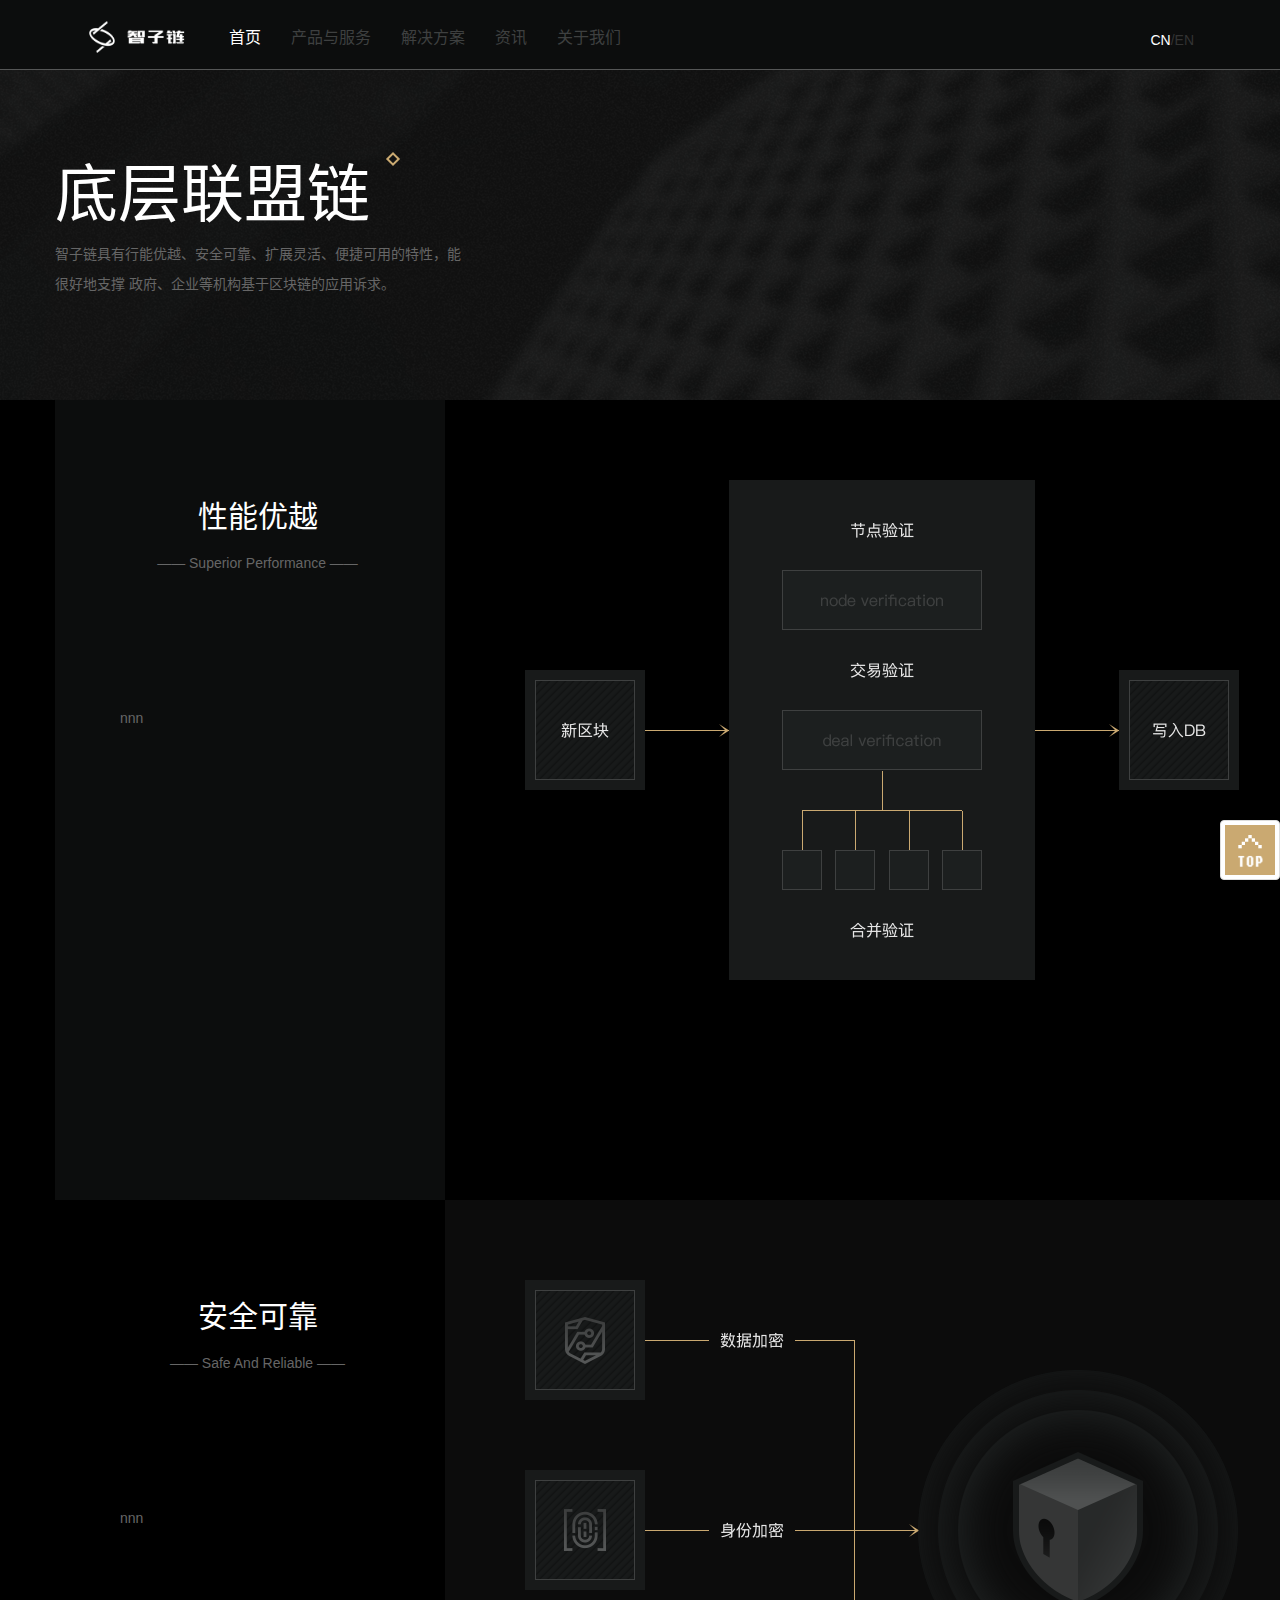
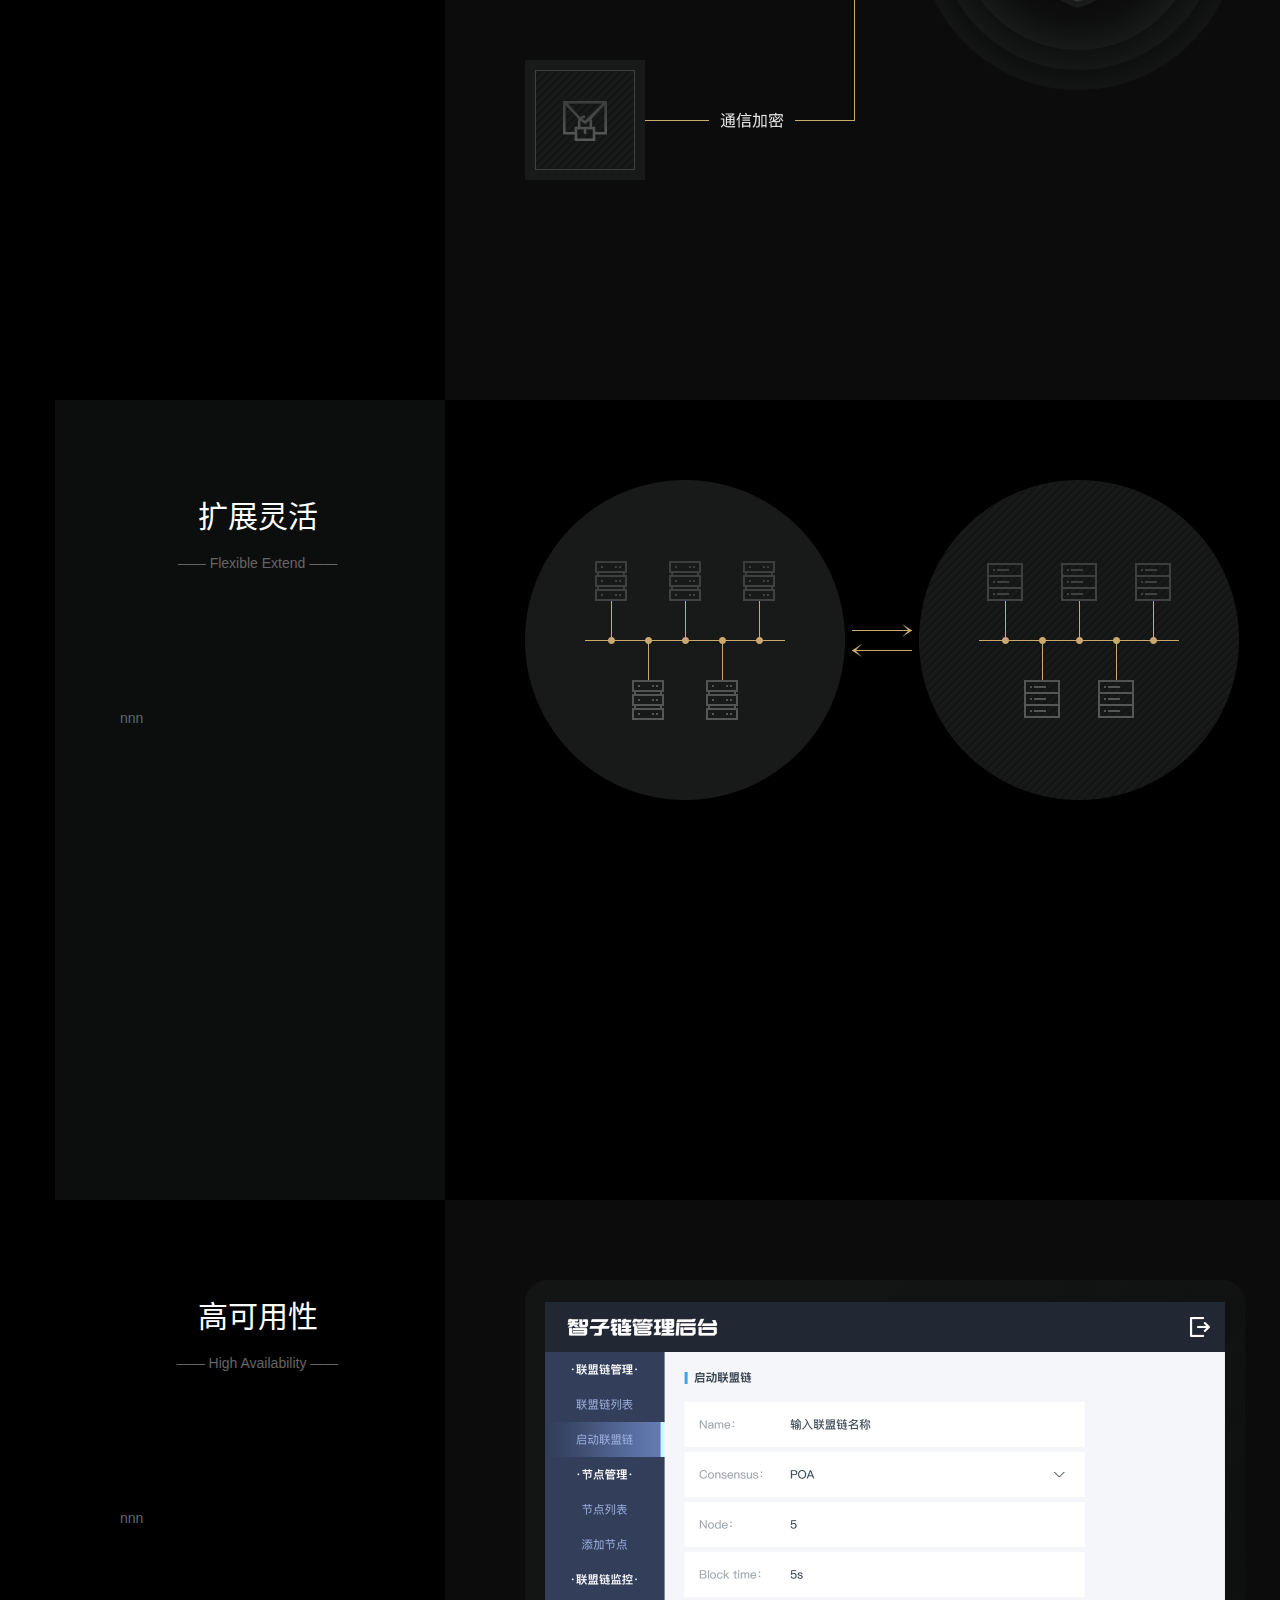
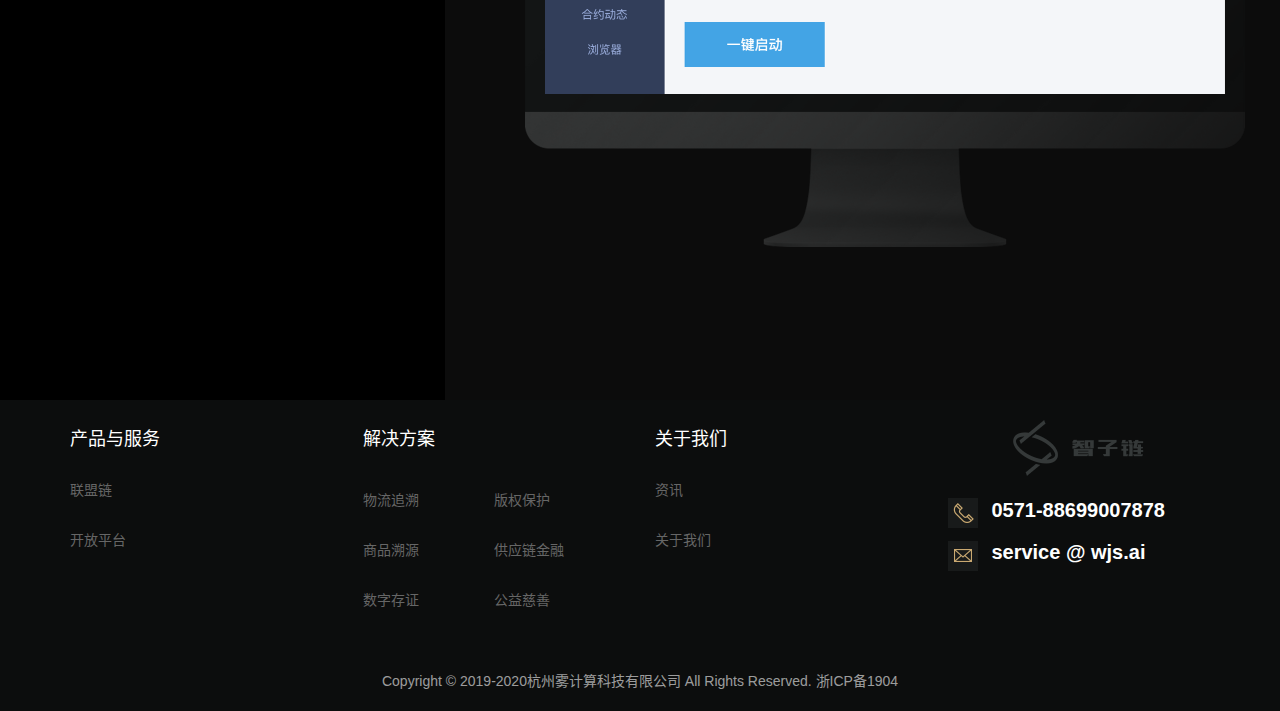
==== about-us.html @ be746e44 "first commit" ====
<!DOCTYPE html>
<html lang="zh-CN">

<head>
    <meta charset="utf-8">
    <meta http-equiv="X-UA-Compitable" content="IE=edge">
    <meta name="viewport" content="width=device-width,initial-scale=1">
    <title>达观数据-首页</title>
    <meta name="description" content="">
    <meta name="keywords" content="">
    <meta name="author" content="">
    <link type="text/css" rel="stylesheet" href="css/bootstrap-3.3.7.min.css">
    <link type="text/css" rel="stylesheet" href="css/font-awesome-4.2.0.min.css">
    <link rel="stylesheet" type="text/css" href="css/common.css" />
    <!-- IE<=9 H5+CSS3补丁  -->
    <!--[if lte IE 9]>                         
	   <script src="js/html5shiv.min.js"></script>
	   <script src="js/respond.min.js"></script>                      
	<![endif]-->
    <!-- Favicons -->
    <link rel="apple-touch-icon" href="images/favicon.ico">
    <link rel="icon" href="images/favicon.ico">
</head>

<body>
    <div class="top">
        <div class="container">
            <nav class="navbar">
                <!--.navbar-fixed-top固定在顶部，且需body { padding-top: 70px; }-->
                <div class="navbar-header">
                    <button type="button" class="navbar-toggle collapsed" data-toggle="collapse"
                        data-target="#bs-example-navbar-collapse-1" aria-expanded="false">
                        <span class="sr-only">Toggle navigation</span>
                        <span class="fa fa-bars fa-2x"></span>
                    </button>
                    <a class="navbar-brand" href="index.html">
                        <img src="imgs/icon_top.png" />
                    </a>
                </div>

                <div class="collapse navbar-collapse" id="bs-example-navbar-collapse-1">
                    <ul class="nav navbar-nav">
                        <li class="active"><a href="index.html">首页<span class="sr-only">(current)</span></a></li>
                        <li class="dropdown hidden-xs">
                            <a href="#1" data-toggle="dropdown" aria-haspopup="true" aria-expanded="false">产品与服务</a>
                            <ul class="dropdown-menu text-center" aria-labelledby="dLabel">
                                <i class="fa fa-caret-up fa-3x"></i>
                                <li><a href="textmining.html">文本语义理解</a></li>
                                <li><a href="recommend.html">智能推荐引擎</a></li>
                                <li><a href="searchengines.html">垂直搜索引擎</a></li>
                                <li><a href="datamining.html">数据采集挖掘</a></li>
                                <li><a href="portrayal.html">用户画像</a></li>
                            </ul>
                        </li>
                        <li class="dropdown hidden-xs">
                            <a href="#1" data-toggle="dropdown" aria-haspopup="true" aria-expanded="false">解决方案</a>
                            <ul class="dropdown-menu text-center" aria-labelledby="dLabel">
                                <i class="fa fa-caret-up fa-3x"></i>
                                <li><a href="elebusinesssln.html">电商解决方案</a></li>
                                <li><a href="mediasln.html">媒体解决方案</a></li>
                                <li><a href="technology-solutions.html">科技解决方案</a></li>
                                <li><a href="financial-solutions.html">金融解决方案</a></li>
                            </ul>
                        </li>
                        <!--折叠菜单 xs可见-->
                        <li class="panel-group visible-xs-block" id="accordion" role="tablist"
                            aria-multiselectable="true">
                            <div class="panel">
                                <div class="panel-heading" role="tab" id="headingOne">
                                    <a role="button" data-toggle="collapse" data-parent="#accordion" href="#collapseOne"
                                        aria-expanded="false" aria-controls="collapseOne">
                                        <h4 class="panel-title">
                                            产品与服务<i class="glyphicon glyphicon-chevron-right pull-right"></i>
                                        </h4>
                                    </a>

                                </div>
                                <div id="collapseOne" class="panel-collapse collapse" role="tabpanel"
                                    aria-labelledby="headingOne">
                                    <div class="panel-body">
                                        <ul>
                                            <li><a href="textmining.html">文本语义理解</a></li>
                                            <li><a href="recommend.html">智能推荐引擎</a></li>
                                            <li><a href="searchengines.html">垂直搜索引擎</a></li>
                                            <li><a href="datamining.html">数据采集挖掘</a></li>
                                            <li><a href="portrayal.html">用户画像</a></li>
                                        </ul>
                                    </div>
                                </div>
                            </div>
                            <div class="panel" style="border-top:1px solid #0D3048;">
                                <div class="panel-heading" role="tab" id="headingTwo">
                                    <a role="button" data-toggle="collapse" data-parent="#accordion" href="#collapseTwo"
                                        aria-expanded="false" aria-controls="collapseTwo">
                                        <h4 class="panel-title">
                                            解决方案<i class="glyphicon glyphicon-chevron-right pull-right"></i>
                                        </h4>
                                    </a>
                                </div>
                                <div id="collapseTwo" class="panel-collapse collapse" role="tabpanel"
                                    aria-labelledby="headingTwo">
                                    <div class="panel-body">
                                        <ul>
                                            <li><a href="elebusinesssln.html">电商解决方案</a></li>
                                            <li><a href="mediasln.html">媒体解决方案</a></li>
                                            <li><a href="technology-solutions.html">科技解决方案</a></li>
                                            <li><a href="financial-solutions.html">金融解决方案</a></li>
                                        </ul>
                                    </div>
                                </div>
                            </div>
                        </li>
                        <li><a href="blog.html">资讯</a></li>
                        <li class="dropdown hidden-xs">
                            <a href="about.html" data-toggle="dropdown" aria-haspopup="true"
                                aria-expanded="false">关于我们</a>
                            <ul class="dropdown-menu text-center" aria-labelledby="dLabel">
                                <i class="fa fa-caret-up fa-3x"></i>
                                <li><a href="about.html#description">公司简介</a></li>
                                <li><a href="about.html#honor">达观事迹</a></li>
                                <li><a href="about.html#join">加入我们</a></li>
                            </ul>
                        </li>
                        <li><a href="about.html" class="visible-xs-block">关于我们</a></li>

                    </ul>
                    <div class="nav-language">
                        <span class="active">CN</span>/<span>EN</span>

                    </div>

                </div><!-- /.navbar-collapse -->
            </nav>
        </div>
        <!--container-->
    </div>
    <!--top-->



    <div class="top-jumbotron">
        <div class="jumbotron">
            <div class="container">
                <div class="row">
                    <h1> 底层联盟链 <img src="imgs/img_title_small2.png" class="jumbotron-titile-icon"></h1>
                    <p>


                        智子链具有行能优越、安全可靠、扩展灵活、便捷可用的特性，能很好地支撑
                        政府、企业等机构基于区块链的应用诉求。


                    </p>
                </div>
            </div>

        </div>
    </div>
    <!-- jumbotron -->


    <div class="business position-relative  text-center  bg-black">
        <div class="container position-relative business-detail">
            <div class="row height-800">
                <div class="col-md-4 business-introduction bg-black-ash">
                    <h3 class="business-title">性能优越</h3>
                    <p class="business-label color-666">—— Superior Performance ——</p>


                    <div class="business-introduction-text">
                        <p class="text-muted text-left">
                            nnn
                        </p>
                    </div>
                </div>
                <div class="col-md-8 business-right  bg-black">
                    <img src="imgs/chart_8.png" alt="">
                </div>

            </div>
        </div>


    </div>
    <div class="business position-relative bg-black text-center">
        <div class="container position-relative business-detail">
            <div class="row height-800">
                <div class="col-md-4 business-introduction">
                    <h3 class="business-title">安全可靠</h3>
                    <p class="business-label color-666">—— Safe And Reliable ——</p>


                    <div class="business-introduction-text">
                        <p class="text-muted text-left">
                            nnn

                        </p>
                    </div>
                </div>
                <div class="col-md-8 business-right ">
                    <img src="imgs/chart_9.png" alt="">
                </div>

            </div>
        </div>
        <div class="business-right-bg">

        </div>

    </div>
    <div class="business position-relative bg-black text-center">
        <div class="container position-relative business-detail">
            <div class="row height-800">
                <div class="col-md-4 business-introduction bg-black-ash">
                    <h3 class="business-title">扩展灵活</h3>
                    <p class="business-label color-666">—— Flexible Extend ——</p>


                    <div class="business-introduction-text">
                        <p class="text-muted text-left">

                            nnn

                        </p>
                    </div>
                </div>
                <div class="col-md-8 business-right  bg-black">
                    <img src="imgs/chart_10.png" alt="">
                </div>

            </div>
        </div>


    </div>
    <div class="business position-relative bg-black text-center">
        <div class="container position-relative business-detail">
            <div class="row height-800">
                <div class="col-md-4 business-introduction">
                    <h3 class="business-title">高可用性</h3>
                    <p class="business-label color-666">—— High Availability ——</p>


                    <div class="business-introduction-text">
                        <p class="text-muted text-left">
                            nnn

                        </p>
                    </div>
                </div>
                <div class="col-md-8 business-right ">
                    <img src="imgs/ss_6.png" alt="">
                </div>

            </div>
        </div>
        <div class="business-right-bg">

        </div>

    </div>
    <!-- business -->
    <div class="bottom">
        <a href="javascript:void(0);" id="gototop" class="gototop thumbnail">
            <img src="imgs/btn_backtotop.png" alt="" />
        </a>
        <!--大屏幕显示footer-->
        <div class="hidden-sm hidden-xs">

            <div class="container">
                <div class="row footer-2">
                    <div class="col-md-3">
                        <h4>产品与服务</h4>
                        <ul>
                            <li><a href="#1">联盟链</a></li>
                            <li><a href="#1">开放平台</a></li>
                        </ul>
                    </div>
                    <div class="col-md-3">

                        <h4>解决方案</h4>
                        <div class="col-md-6">
                            <ul>

                                <li><a href="#1">物流追溯</a></li>
                                <li><a href="#1">商品溯源</a></li>
                                <li><a href="#1">数字存证</a></li>
                            </ul>
                        </div>
                        <div class="col-md-6">
                            <ul>

                                <li><a href="#1">版权保护</a></li>
                                <li><a href="#1">供应链金融</a></li>
                                <li><a href="#1">公益慈善</a></li>
                            </ul>
                        </div>

                    </div>
                    <div class="col-md-3">
                        <h4>关于我们</h4>
                        <ul>

                            <li><a href="#1">资讯</a></li>
                            <li><a href="#1">关于我们</a></li>

                        </ul>
                    </div>

                    <div class="col-md-3">
                        <div>
                            <img src="imgs/icon_bottom.png" alt="" class="center-block">
                        </div>
                        <div class="contact">
                            <div class="contact-item">
                                <div class="contact-icon">
                                    <img src="imgs/icon_service1.png" alt="">
                                </div>
                                <div class="contact-information">0571-88699007878</div>
                            </div>
                            <div class="contact-item">
                                <div class="contact-icon">
                                    <img src="imgs/icon_service2.png" alt="">
                                </div>
                                <div class="contact-information">service @ wjs.ai</div>
                            </div>

                        </div>


                    </div>
                </div>
            </div>

            <!--footer-2-->

        </div>
        <!--hidden-->
        <!--小屏幕显示footer-->
        <div class="visible-sm-block visible-xs-block">
            <ul>
                <li>电话：400-175-9889</li>
                <li>官方微信号：DataGrand_</li>
                <li>邮箱：contact@datagrand.com</li>
                <li>地址：上海市浦东新区亮秀路112号Y1座</li>
                <li><img src="images/qrcode.png" alt="二维码" /></li>
            </ul>
            <hr />
            <a href="#2">达观数据大师app下载</a>

        </div>
        <div class="container">
            <div class="row footer-2">
                <hr />
            </div>
        </div>
        <!--hidden-->
        <div class="footer-3 text-center">
            Copyright © 2019-2020杭州雾计算科技有限公司 All Rights Reserved. 浙ICP备1904
        </div>
    </div>

    <script src="js/jquery-3.2.0.min.js"></script>
    <script src="js/bootstrap-3.3.7.min.js"></script>
    <script src="js/swiper-3.4.2.jquery.min.js"></script>
    <script src="js/common.js" type="text/javascript" charset="utf-8"></script>
    <script type="text/javascript">

    </script>
</body>

</html>
---- css/common.css ----
* {
	margin: 0;
	padding: 0;
}


.position-relative {
	position: relative !important;
}

.bg-black-ash {
	background: #0c0d0d !important;
}

.bg-black {
	background: #000 !important;
}

.text-muted {
	color: #666666;
	line-height: 30px;
}

.color-666 {
	color: #666666 !important;
}

a {
	text-decoration: none;
}

a:hover {
	text-decoration: none;
}

.margin-bottom100 {
	margin-bottom: 100px;
}

a:focus {
	outline: none !important;
	background: none !important;
	text-decoration: none;
}

.padding-40 {
	padding-top: 40px;
	padding-bottom: 40px;
}

/* 公共样式 */
.top-jumbotron .jumbotron {
	height: 400px;
	box-sizing: border-box;
	padding-top: 140px;
	background-image: url(../imgs/bg_title.png);
	background-repeat: no-repeat;
	background-position: center center;
	background-size: cover;
	color: #585959;
	margin-bottom: 0;

}

.top-jumbotron .jumbotron h1 {
	color: #fff;
	vertical-align: top
}

.top-jumbotron .jumbotron .jumbotron-titile-icon {
	margin-top: -80px;
	transform: rotate(45deg);
}

.top-jumbotron .jumbotron p {
	font-size: 14px;
	width: 35%;
	line-height: 30px;
	color: #666;
}

/* 头部巨幕 */

.products {
	padding: 20px 0;
	background-color: #0C0D0D;
	position: relative;
}


.products .container>p {
	font-size: 16px;
}

@media only screen and (max-width: 640px) {
	.products .container>h2 {
		font-size: 20px;
	}

	.products .container>p {
		font-size: 12px;
	}
}

.product {
	margin-top: 40px;
}


.products .product .product-item h3 {
	font-size: 22px;
	margin-bottom: 30px;
	color: #fff;
}

.products .product .product-item p {
	line-height: 24px;
	font-size: 14px;
	text-align: left;

}



.products .product .product-item {
	float: left;
	box-sizing: border-box;
	height: 430px;
	padding: 36px;
	background-color: #191A1A;
	text-align: center;
	border-right: 20px solid #0C0D0D;

}

.product .product-item:last-child {
	border-right: none;
}

.products .product .product-item-img {
	height: 185px;
	width: 210px;
	display: inline-block;
	position: relative;
	background-image: url(../imgs/icon_bg.png);
	background-repeat: no-repeat;
	background-position: center center;
	background-size: cover;

}

.products .product-item-img img {
	position: absolute;
	left: 50%;
	top: 50%;
	transform: translate(-50%, -50%);
	height: 90px;

}

.products .product-item-3 {
	height: 200px;
	box-sizing: border-box;
	text-align: center;
	background-image: linear-gradient(#0C0D0D, #181A1A);
	padding: 10px;
	margin-top: 20px;
}

.products .product-item-3 .product-item-img {
	height: 70px;
	width: 120px;
	background-image: url(../imgs/icon_bg2.png);
}

.products .product-item-3 .product-item-img img {
	height: 40px;
	width: 40px;

}

.products .product-item-3 h3 {
	color: #fff;
	font-weight: 900;
	margin-top: 10px;
	line-height: 44px;
}

.body-bg1,
.body-bg2,
.body-bg3,
.body-bg4 {
	position: absolute;
}

.products .body-bg1 {
	left: 0;
	bottom: -100px;
	text-align: left;
}

.products .body-bg1 img {
	width: 100%;
	height: 585px;
}

.products .body-bg2 {
	right: 0;
	top: -150px;
	text-align: right;
}

.products .body-bg2 img {
	width: 300px;
	height: 300px;
}

/* product */
.business .business-detail {
	z-index: 5;
}

.business .business-introduction {
	padding-right: 0;
}

.business .business-introduction .business-title {
	font-size: 30px;
	color: #fff;
	margin-bottom: 20px;
}

.business .business-introduction .business-label {
	margin-bottom: 80px;
}

.height-500 {
	height: 500px !important;
}

.height-800 {
	height: 800px !important;
}

.height-320 {
	height: 320px !important;
}

.business .business-right {
	height: 100%;
	background: #0C0C0C;
	padding-left: 80px;
}

.business .business-right,
.business .business-introduction {
	padding-top: 80px;
	padding-bottom: 80px;
	height: 100%;
}

.business .business-right .text-muted {
	padding: 130px;
}

.business .media {
	box-sizing: border-box;
	padding: 20px;
	background: #CAA971;
	color: #fff;

}

.business .media .media-left img {
	width: 65px;
	height: 65px;
}

.business .media-body {
	box-sizing: border-box;
	padding-left: 20px;
}

.business .media-body p {
	margin-bottom: 0;
	font-size: 16px;
}

.business .media-heading {
	font-size: 20px;
	margin-bottom: 21px;
}

.business .media-icon-arrow {
	position: absolute;
	right: 10px;
	top: 50%;
	transform: translateY(-50%);
}

.business .business-introduction-text {
	box-sizing: border-box;
	padding: 50px;
	line-height: 30px;
}

.business-right-bg {
	position: absolute;
	right: 0;
	top: 0;
	height: 100%;
	width: 50%;
	z-index: 0;
	background: #0C0C0C;
}


/* business */
.process .process-image {
	height: 100%;
	width: 100%;
}

/* process */
.title-text-muted {
	margin-top: 20px;
}

body {
	background: #0C0D0D;
}

.top {
	position: absolute;
	top: 0;
	width: 100%;
	height: 70px;
	border-bottom: 1px solid rgba(255, 255, 255, 0.3);
	z-index: 1;
	background: #0C0D0D;
}

.top .navbar-brand {
	padding: 20px 15px;
}

.top .navbar-brand img {
	width: 80%;
}

@media only screen and (max-width: 380px) {
	.top .navbar-brand {
		margin-top: -64px;
	}
}

.navbar-collapse .navbar-nav {
	margin: 7.5px -15px;
}

.navbar-nav li a {
	color: #3E4040;
	font-size: 16px;
}

.navbar-nav .active a {
	color: white;
}

.nav>li {
	line-height: 50px;
}

@media only screen and (max-width:768px) {
	.nav>li {
		border-top: 1px solid #0D3048;
	}
}

.navbar-nav li a:hover {
	background: none;
	color: rgba(255, 255, 255, 0.8)
}

.navbar-collapse .nav-language {
	float: right;
}

.navbar-collapse .nav-language .active {
	color: #fff;
}

#bs-example-navbar-collapse-1 {
	margin-top: 4px;
	line-height: 70px;
}

.login-btn {
	display: inline-block !important;
	border: 1px solid white;
	padding: 5px 25px !important;
}

.login-btn:hover {
	color: white !important;
	background-color: #357AEF !important;
	border-color: #357AEF;
}

.navbar-toggle span {
	color: white;
}

.top .dropdown:hover .dropdown-menu {
	display: block;
}

.top .dropdown-menu li a {
	color: black;
}

.top .dropdown-menu li a:hover {
	color: #357AEF;
}

.top .dropdown-menu {
	min-width: 0;
	border-radius: 0;
}

.top .dropdown-menu i {
	position: absolute;
	top: -27px;
	left: 26px;
	color: white;
}

.navbar-collapse .panel {
	background: none;
}

.navbar-collapse .panel .panel-body {
	padding: 0;
	padding-left: 30px;
	border: 0 !important;
}

.navbar-collapse .panel .panel-body li a {}

.navbar-collapse .panel-group {
	margin: 0;
}

.navbar-collapse .panel .panel-heading a:hover {
	text-decoration: none;
}

.bottom {
	padding: 20px 0;
	background-color: #0c0d0d;

	color: rgba(255, 255, 255, 0.6);
}

.footer-1 img {
	width: 60px;
	margin-right: 1em;
}

.bottom hr {
	border-color: #0c0d0d;
}

.footer-2 h4 {
	color: white;
	margin-bottom: 20px;
}

.footer-2 ul,
.bottom .visible-sm-block ul {
	list-style: none;
}

.footer-2 ul li,
.bottom .visible-sm-block ul li {
	margin-top: 10px;
	line-height: 40px;
}

.footer-2 ul li a {
	color: #666;
}

.bottom .visible-sm-block ul li img,
.footer-2 ul li img {
	width: 103px;
}

.footer-2 ul li a:hover {
	color: rgba(255, 255, 255, 0.9);
	text-decoration: none;
}

.footer-2 .col-md-3 .col-md-6 {
	padding-left: 0;
}

.bottom .visible-sm-block {
	text-indent: 2em;
}

.bottom .visible-sm-block a {
	padding-left: 2em;
}

.bottom .gototop {
	display: block;
	width: 60px;
	height: 60px;
	position: fixed;
	right: 0;
	bottom: 0;
	z-index: 1001;
}

.contact {
	padding: 20px 0;
	vertical-align: middle;
}

.contact-item {
	margin-bottom: 10px;
}

.contact-icon,
.contact-information {
	display: inline-block;
}

.contact .contact-icon img {
	width: 30px;
	height: 30px;
}

.contact .contact-information {
	font-size: 20px;
	color: #fff;
	font-weight: 900;
	padding-left: 10px;
}

/* 底部 */
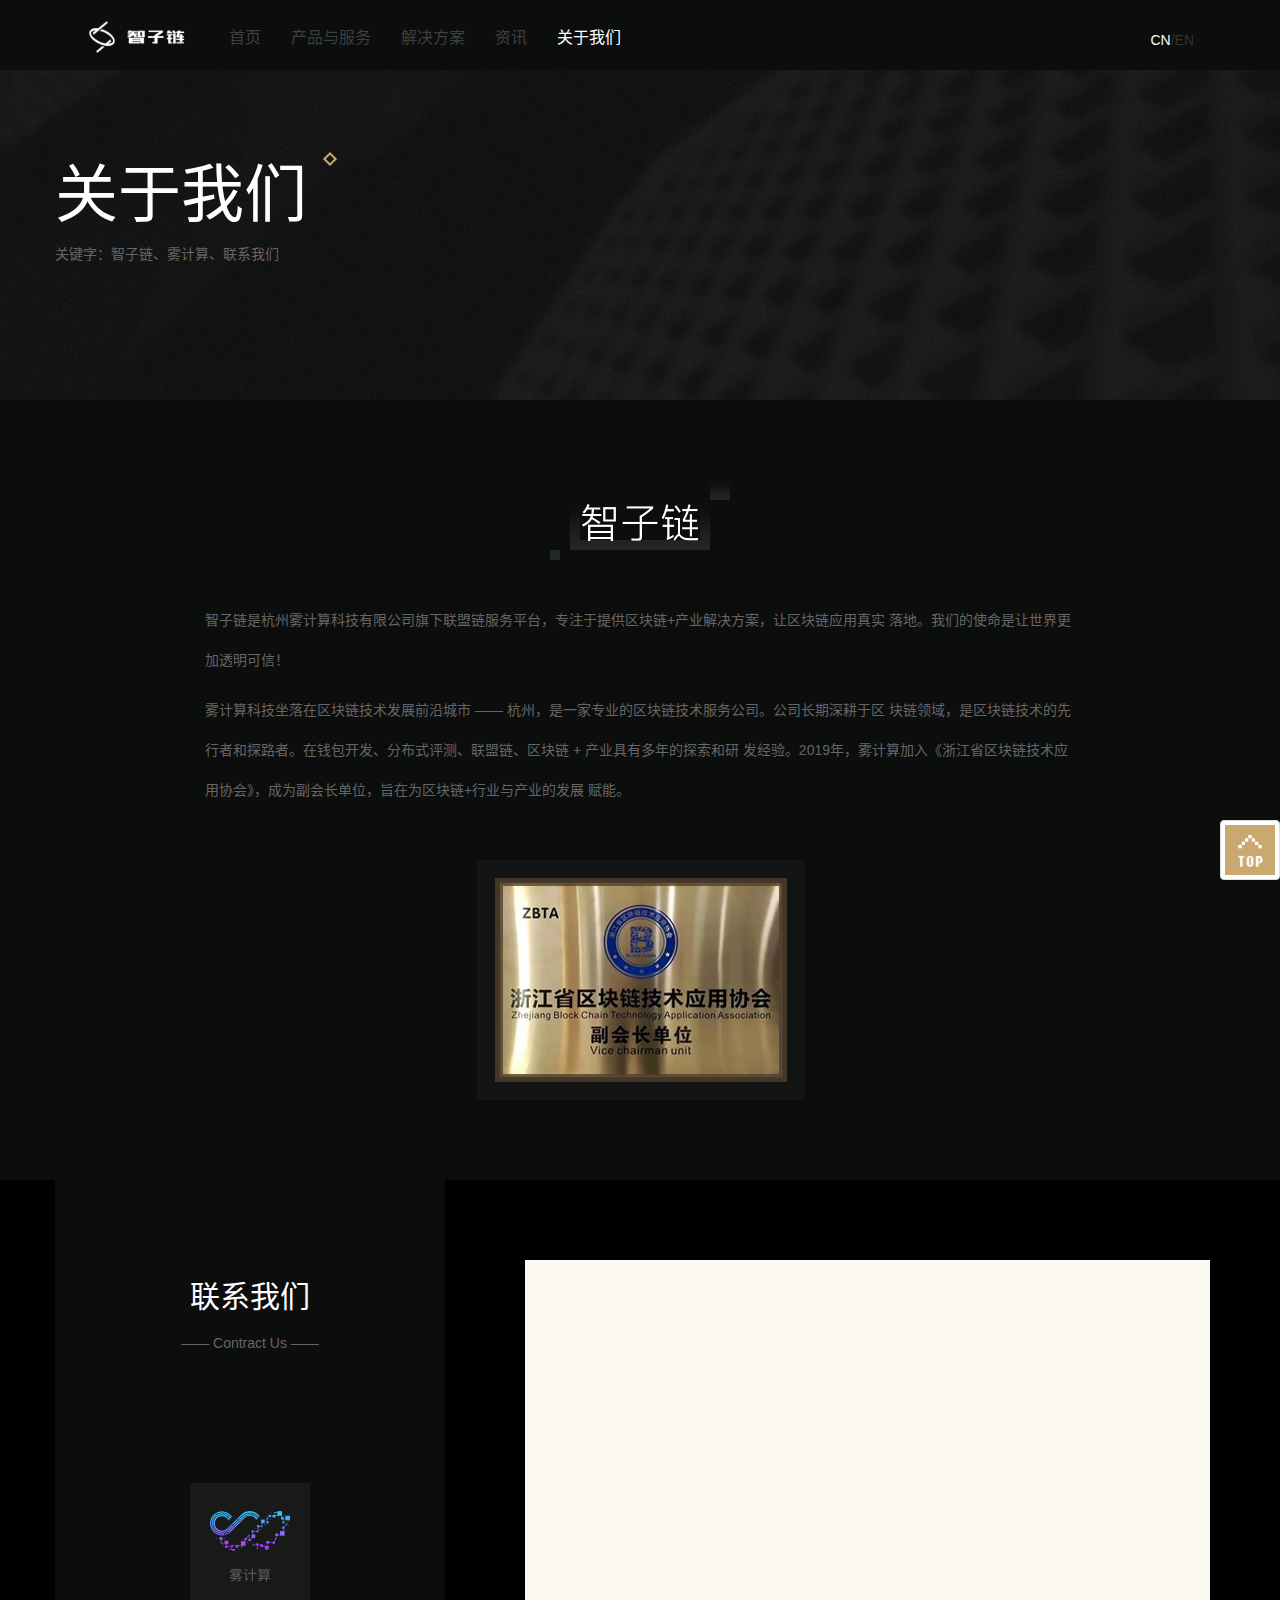
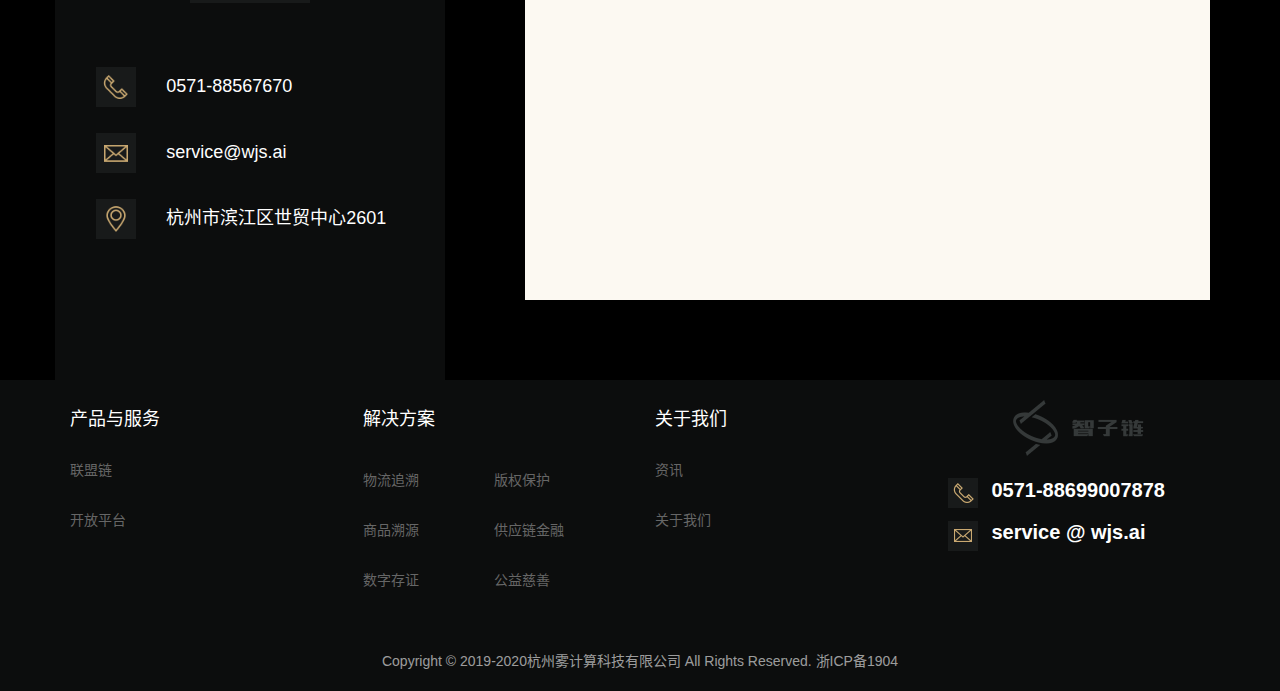
==== commit b6a7d0ac: "修改移动端之前" ====
--- a/about-us.html
+++ b/about-us.html
@@ -5,367 +5,313 @@
     <meta charset="utf-8">
     <meta http-equiv="X-UA-Compitable" content="IE=edge">
     <meta name="viewport" content="width=device-width,initial-scale=1">
-    <title>达观数据-首页</title>
+    <title>智子链-雾计算科技旗下区块链技术服务平台</title>
     <meta name="description" content="">
     <meta name="keywords" content="">
     <meta name="author" content="">
     <link type="text/css" rel="stylesheet" href="css/bootstrap-3.3.7.min.css">
-    <link type="text/css" rel="stylesheet" href="css/font-awesome-4.2.0.min.css">
+    <link rel="stylesheet" type="text/css" href="css/animate.css">
     <link rel="stylesheet" type="text/css" href="css/common.css" />
+    <link rel="stylesheet" type="text/css" href="css/about.css" />
     <!-- IE<=9 H5+CSS3补丁  -->
     <!--[if lte IE 9]>                         
 	   <script src="js/html5shiv.min.js"></script>
 	   <script src="js/respond.min.js"></script>                      
 	<![endif]-->
     <!-- Favicons -->
-    <link rel="apple-touch-icon" href="images/favicon.ico">
-    <link rel="icon" href="images/favicon.ico">
+
 </head>
 
 <body>
-    <div class="top">
-        <div class="container">
-            <nav class="navbar">
-                <!--.navbar-fixed-top固定在顶部，且需body { padding-top: 70px; }-->
-                <div class="navbar-header">
-                    <button type="button" class="navbar-toggle collapsed" data-toggle="collapse"
-                        data-target="#bs-example-navbar-collapse-1" aria-expanded="false">
-                        <span class="sr-only">Toggle navigation</span>
-                        <span class="fa fa-bars fa-2x"></span>
-                    </button>
-                    <a class="navbar-brand" href="index.html">
-                        <img src="imgs/icon_top.png" />
-                    </a>
-                </div>
-
-                <div class="collapse navbar-collapse" id="bs-example-navbar-collapse-1">
-                    <ul class="nav navbar-nav">
-                        <li class="active"><a href="index.html">首页<span class="sr-only">(current)</span></a></li>
-                        <li class="dropdown hidden-xs">
-                            <a href="#1" data-toggle="dropdown" aria-haspopup="true" aria-expanded="false">产品与服务</a>
-                            <ul class="dropdown-menu text-center" aria-labelledby="dLabel">
-                                <i class="fa fa-caret-up fa-3x"></i>
-                                <li><a href="textmining.html">文本语义理解</a></li>
-                                <li><a href="recommend.html">智能推荐引擎</a></li>
-                                <li><a href="searchengines.html">垂直搜索引擎</a></li>
-                                <li><a href="datamining.html">数据采集挖掘</a></li>
-                                <li><a href="portrayal.html">用户画像</a></li>
-                            </ul>
-                        </li>
-                        <li class="dropdown hidden-xs">
-                            <a href="#1" data-toggle="dropdown" aria-haspopup="true" aria-expanded="false">解决方案</a>
-                            <ul class="dropdown-menu text-center" aria-labelledby="dLabel">
-                                <i class="fa fa-caret-up fa-3x"></i>
-                                <li><a href="elebusinesssln.html">电商解决方案</a></li>
-                                <li><a href="mediasln.html">媒体解决方案</a></li>
-                                <li><a href="technology-solutions.html">科技解决方案</a></li>
-                                <li><a href="financial-solutions.html">金融解决方案</a></li>
-                            </ul>
-                        </li>
-                        <!--折叠菜单 xs可见-->
-                        <li class="panel-group visible-xs-block" id="accordion" role="tablist"
-                            aria-multiselectable="true">
-                            <div class="panel">
-                                <div class="panel-heading" role="tab" id="headingOne">
-                                    <a role="button" data-toggle="collapse" data-parent="#accordion" href="#collapseOne"
-                                        aria-expanded="false" aria-controls="collapseOne">
-                                        <h4 class="panel-title">
-                                            产品与服务<i class="glyphicon glyphicon-chevron-right pull-right"></i>
-                                        </h4>
-                                    </a>
-
-                                </div>
-                                <div id="collapseOne" class="panel-collapse collapse" role="tabpanel"
-                                    aria-labelledby="headingOne">
-                                    <div class="panel-body">
-                                        <ul>
-                                            <li><a href="textmining.html">文本语义理解</a></li>
-                                            <li><a href="recommend.html">智能推荐引擎</a></li>
-                                            <li><a href="searchengines.html">垂直搜索引擎</a></li>
-                                            <li><a href="datamining.html">数据采集挖掘</a></li>
-                                            <li><a href="portrayal.html">用户画像</a></li>
-                                        </ul>
-                                    </div>
-                                </div>
-                            </div>
-                            <div class="panel" style="border-top:1px solid #0D3048;">
-                                <div class="panel-heading" role="tab" id="headingTwo">
-                                    <a role="button" data-toggle="collapse" data-parent="#accordion" href="#collapseTwo"
-                                        aria-expanded="false" aria-controls="collapseTwo">
-                                        <h4 class="panel-title">
-                                            解决方案<i class="glyphicon glyphicon-chevron-right pull-right"></i>
-                                        </h4>
-                                    </a>
-                                </div>
-                                <div id="collapseTwo" class="panel-collapse collapse" role="tabpanel"
-                                    aria-labelledby="headingTwo">
-                                    <div class="panel-body">
-                                        <ul>
-                                            <li><a href="elebusinesssln.html">电商解决方案</a></li>
-                                            <li><a href="mediasln.html">媒体解决方案</a></li>
-                                            <li><a href="technology-solutions.html">科技解决方案</a></li>
-                                            <li><a href="financial-solutions.html">金融解决方案</a></li>
-                                        </ul>
-                                    </div>
-                                </div>
-                            </div>
-                        </li>
-                        <li><a href="blog.html">资讯</a></li>
-                        <li class="dropdown hidden-xs">
-                            <a href="about.html" data-toggle="dropdown" aria-haspopup="true"
-                                aria-expanded="false">关于我们</a>
-                            <ul class="dropdown-menu text-center" aria-labelledby="dLabel">
-                                <i class="fa fa-caret-up fa-3x"></i>
-                                <li><a href="about.html#description">公司简介</a></li>
-                                <li><a href="about.html#honor">达观事迹</a></li>
-                                <li><a href="about.html#join">加入我们</a></li>
-                            </ul>
-                        </li>
-                        <li><a href="about.html" class="visible-xs-block">关于我们</a></li>
-
-                    </ul>
-                    <div class="nav-language">
-                        <span class="active">CN</span>/<span>EN</span>
-
-                    </div>
-
-                </div><!-- /.navbar-collapse -->
-            </nav>
-        </div>
-        <!--container-->
-    </div>
-    <!--top-->
-
-
-
-    <div class="top-jumbotron">
-        <div class="jumbotron">
+    <div class="hidden-xs">
+        <div class="top">
+            <div class="container">
+                <nav class="navbar">
+                    <!--.navbar-fixed-top固定在顶部，且需body { padding-top: 70px; }-->
+                    <div class="navbar-header">
+                        <button type="button" class="navbar-toggle collapsed" data-toggle="collapse"
+                            data-target="#bs-example-navbar-collapse-1" aria-expanded="false">
+                            <span class="sr-only">Toggle navigation</span>
+                            <span class="fa fa-bars fa-2x"></span>
+                        </button>
+                        <a class="navbar-brand" href="index.html">
+                            <img src="imgs/icon_top.png" />
+                        </a>
+                    </div>
+
+                    <div class="collapse navbar-collapse" id="bs-example-navbar-collapse-1">
+                        <ul class="nav navbar-nav">
+                            <li><a href="index.html">首页<span class="sr-only">(current)</span></a></li>
+                            <li class="dropdown hidden-xs ">
+                                <a href="#1" data-toggle="dropdown" aria-haspopup="true" aria-expanded="false">产品与服务</a>
+                                <ul class="dropdown-menu text-center" aria-labelledby="dLabel">
+                                    <i class="fa fa-caret-up fa-3x"></i>
+                                    <li><a href="underlying-alliance-chain.html">底层联盟链</a></li>
+                                    <li><a href="open-platform.html">开放平台</a></li>
+
+                                </ul>
+                            </li>
+                            <li class="dropdown hidden-xs ">
+                                <a href="#1" data-toggle="dropdown" aria-haspopup="true" aria-expanded="false">解决方案</a>
+                                <ul class="dropdown-menu text-center" aria-labelledby="dLabel">
+                                    <i class="fa fa-caret-up fa-3x"></i>
+                                    <li><a href="logistics-traceability.html">物流追溯</a></li>
+                                    <li><a href="commodity-traceability.html">商品溯源</a></li>
+                                    <li><a href="digital-certificate.html">数字存证</a></li>
+                                    <li><a href="charity.html">公益慈善</a></li>
+                                    <li><a href="supply-chain-inance.html">供应链金融</a></li>
+                                    <li><a href="copyright-protection.html">版权保护</a></li>
+                                </ul>
+                            </li>
+                            <li><a href="news.html">资讯</a></li>
+                            <li class="dropdown hidden-xs active">
+                                <a href="about-us.html">关于我们</a>
+
+                            </li>
+                            <!--折叠菜单 xs可见-->
+
+
+
+
+                        </ul>
+                        <div class="nav-language">
+                            <span class="active">CN</span>/<span>EN</span>
+
+                        </div>
+
+                    </div><!-- /.navbar-collapse -->
+                </nav>
+            </div>
+            <!--container-->
+        </div>
+        <!--top-->
+
+
+
+        <div class="top-jumbotron">
+            <div class="jumbotron">
+                <div class="container">
+                    <div class="row">
+                        <h1 class="wow slideInLeft"> 关于我们 <img src="imgs/img_title_small2.png"
+                                class="jumbotron-titile-icon"></h1>
+                        <p class="wow slideInRight">
+
+                            关键字：智子链、雾计算、联系我们
+
+                        </p>
+                    </div>
+                </div>
+
+            </div>
+        </div>
+        <!-- jumbotron -->
+        <div class="padding-40">
+
+            <div class="container padding-40">
+                <div class="row">
+
+                    <img src="imgs/title_10.png" class="center-block  wow slideInDown">
+                </div>
+            </div>
             <div class="container">
                 <div class="row">
-                    <h1> 底层联盟链 <img src="imgs/img_title_small2.png" class="jumbotron-titile-icon"></h1>
-                    <p>
-
-
-                        智子链具有行能优越、安全可靠、扩展灵活、便捷可用的特性，能很好地支撑
-                        政府、企业等机构基于区块链的应用诉求。
-
-
-                    </p>
-                </div>
-            </div>
-
-        </div>
-    </div>
-    <!-- jumbotron -->
-
-
-    <div class="business position-relative  text-center  bg-black">
-        <div class="container position-relative business-detail">
-            <div class="row height-800">
-                <div class="col-md-4 business-introduction bg-black-ash">
-                    <h3 class="business-title">性能优越</h3>
-                    <p class="business-label color-666">—— Superior Performance ——</p>
-
-
-                    <div class="business-introduction-text">
-                        <p class="text-muted text-left">
-                            nnn
+                    <div class="about-us-text  wow slideInUp">
+                        <p>
+                            智子链是杭州雾计算科技有限公司旗下联盟链服务平台，专注于提供区块链+产业解决方案，让区块链应用真实
+                            落地。我们的使命是让世界更加透明可信！
+
                         </p>
-                    </div>
-                </div>
-                <div class="col-md-8 business-right  bg-black">
-                    <img src="imgs/chart_8.png" alt="">
-                </div>
-
-            </div>
-        </div>
-
-
-    </div>
-    <div class="business position-relative bg-black text-center">
-        <div class="container position-relative business-detail">
-            <div class="row height-800">
-                <div class="col-md-4 business-introduction">
-                    <h3 class="business-title">安全可靠</h3>
-                    <p class="business-label color-666">—— Safe And Reliable ——</p>
-
-
-                    <div class="business-introduction-text">
-                        <p class="text-muted text-left">
-                            nnn
-
-                        </p>
-                    </div>
-                </div>
-                <div class="col-md-8 business-right ">
-                    <img src="imgs/chart_9.png" alt="">
-                </div>
-
-            </div>
-        </div>
-        <div class="business-right-bg">
-
-        </div>
-
-    </div>
-    <div class="business position-relative bg-black text-center">
-        <div class="container position-relative business-detail">
-            <div class="row height-800">
-                <div class="col-md-4 business-introduction bg-black-ash">
-                    <h3 class="business-title">扩展灵活</h3>
-                    <p class="business-label color-666">—— Flexible Extend ——</p>
-
-
-                    <div class="business-introduction-text">
-                        <p class="text-muted text-left">
-
-                            nnn
-
-                        </p>
-                    </div>
-                </div>
-                <div class="col-md-8 business-right  bg-black">
-                    <img src="imgs/chart_10.png" alt="">
-                </div>
-
-            </div>
-        </div>
-
-
-    </div>
-    <div class="business position-relative bg-black text-center">
-        <div class="container position-relative business-detail">
-            <div class="row height-800">
-                <div class="col-md-4 business-introduction">
-                    <h3 class="business-title">高可用性</h3>
-                    <p class="business-label color-666">—— High Availability ——</p>
-
-
-                    <div class="business-introduction-text">
-                        <p class="text-muted text-left">
-                            nnn
-
-                        </p>
-                    </div>
-                </div>
-                <div class="col-md-8 business-right ">
-                    <img src="imgs/ss_6.png" alt="">
-                </div>
-
-            </div>
-        </div>
-        <div class="business-right-bg">
-
-        </div>
-
-    </div>
-    <!-- business -->
-    <div class="bottom">
-        <a href="javascript:void(0);" id="gototop" class="gototop thumbnail">
-            <img src="imgs/btn_backtotop.png" alt="" />
-        </a>
-        <!--大屏幕显示footer-->
-        <div class="hidden-sm hidden-xs">
+                        <p>
+                            雾计算科技坐落在区块链技术发展前沿城市 —— 杭州，是一家专业的区块链技术服务公司。公司长期深耕于区
+                            块链领域，是区块链技术的先行者和探路者。在钱包开发、分布式评测、联盟链、区块链 + 产业具有多年的探索和研
+                            发经验。2019年，雾计算加入《浙江省区块链技术应用协会》，成为副会长单位，旨在为区块链+行业与产业的发展
+                            赋能。</p>
+                    </div>
+                </div>
+            </div>
+            <div class="container padding-40">
+                <div class="row">
+
+                    <img src="imgs/img_fhz.png" class="center-block  wow slideInUp">
+                </div>
+            </div>
+
+
+
+
+        </div>
+        <!--方案特点-->
+
+        <div class="business position-relative  text-center  bg-black">
+            <div class="container position-relative business-detail">
+                <div class="row height-800">
+                    <div class="col-md-4 business-introduction bg-black-ash">
+                        <h3 class="business-title  wow rollIn">联系我们</h3>
+                        <p class="business-label color-666  wow rollIn">—— Contract Us ——</p>
+
+
+                        <div class="padding-50 wow zoomIn">
+                            <img src="imgs/logo_wjs.png" class="center-block">
+                        </div>
+                        <div class="about-us-connection">
+                            <div class="about-us-connection-item clearfix wow zoomIn">
+                                <div class="pull-left  text-center">
+                                    <img src="imgs/icon_phone.png" alt="">
+                                </div>
+                                <div class="pull-left">
+                                    0571-88567670
+                                </div>
+                            </div>
+                            <div class="about-us-connection-item clearfix wow zoomIn">
+                                <div class="pull-left  text-center">
+                                    <img src="imgs/icon_email.png" alt="">
+                                </div>
+                                <div class="pull-left">
+                                    service@wjs.ai
+                                </div>
+                            </div>
+                            <div class="about-us-connection-item clearfix wow zoomIn">
+                                <div class="pull-left text-center">
+                                    <img src="imgs/icon_address.png" alt="">
+                                </div>
+                                <div class="pull-left ">
+                                    杭州市滨江区世贸中心2601
+                                </div>
+                            </div>
+                        </div>
+                    </div>
+                    <div class="col-md-8 business-right  bg-black">
+                        <div id="container"
+                            style="width: 100%; height: 100%; position: relative; background: rgb(252, 249, 242);"
+                            class="wow slideInRight"></div>
+                    </div>
+
+                </div>
+            </div>
+
+
+        </div>
+
+
+        <!-- business -->
+        <div class="bottom">
+            <a href="javascript:void(0);" id="gototop" class="gototop thumbnail">
+                <img src="imgs/btn_backtotop.png" alt="" />
+            </a>
+            <!--大屏幕显示footer-->
+            <div class="hidden-sm hidden-xs">
+
+                <div class="container">
+                    <div class="row footer-2">
+                        <div class="col-md-3">
+                            <h4>产品与服务</h4>
+                            <ul>
+                                <li><a href="#1">联盟链</a></li>
+                                <li><a href="#1">开放平台</a></li>
+                            </ul>
+                        </div>
+                        <div class="col-md-3">
+
+                            <h4>解决方案</h4>
+                            <div class="col-md-6">
+                                <ul>
+
+                                    <li><a href="#1">物流追溯</a></li>
+                                    <li><a href="#1">商品溯源</a></li>
+                                    <li><a href="#1">数字存证</a></li>
+                                </ul>
+                            </div>
+                            <div class="col-md-6">
+                                <ul>
+
+                                    <li><a href="#1">版权保护</a></li>
+                                    <li><a href="#1">供应链金融</a></li>
+                                    <li><a href="#1">公益慈善</a></li>
+                                </ul>
+                            </div>
+
+                        </div>
+                        <div class="col-md-3">
+                            <h4>关于我们</h4>
+                            <ul>
+
+                                <li><a href="#1">资讯</a></li>
+                                <li><a href="#1">关于我们</a></li>
+
+                            </ul>
+                        </div>
+
+                        <div class="col-md-3">
+                            <div>
+                                <img src="imgs/icon_bottom.png" alt="" class="center-block">
+                            </div>
+                            <div class="contact">
+                                <div class="contact-item">
+                                    <div class="contact-icon">
+                                        <img src="imgs/icon_service1.png" alt="">
+                                    </div>
+                                    <div class="contact-information">0571-88699007878</div>
+                                </div>
+                                <div class="contact-item">
+                                    <div class="contact-icon">
+                                        <img src="imgs/icon_service2.png" alt="">
+                                    </div>
+                                    <div class="contact-information">service @ wjs.ai</div>
+                                </div>
+
+                            </div>
+
+
+                        </div>
+                    </div>
+                </div>
+
+                <!--footer-2-->
+
+            </div>
+
 
             <div class="container">
                 <div class="row footer-2">
-                    <div class="col-md-3">
-                        <h4>产品与服务</h4>
-                        <ul>
-                            <li><a href="#1">联盟链</a></li>
-                            <li><a href="#1">开放平台</a></li>
-                        </ul>
-                    </div>
-                    <div class="col-md-3">
-
-                        <h4>解决方案</h4>
-                        <div class="col-md-6">
-                            <ul>
-
-                                <li><a href="#1">物流追溯</a></li>
-                                <li><a href="#1">商品溯源</a></li>
-                                <li><a href="#1">数字存证</a></li>
-                            </ul>
-                        </div>
-                        <div class="col-md-6">
-                            <ul>
-
-                                <li><a href="#1">版权保护</a></li>
-                                <li><a href="#1">供应链金融</a></li>
-                                <li><a href="#1">公益慈善</a></li>
-                            </ul>
-                        </div>
-
-                    </div>
-                    <div class="col-md-3">
-                        <h4>关于我们</h4>
-                        <ul>
-
-                            <li><a href="#1">资讯</a></li>
-                            <li><a href="#1">关于我们</a></li>
-
-                        </ul>
-                    </div>
-
-                    <div class="col-md-3">
-                        <div>
-                            <img src="imgs/icon_bottom.png" alt="" class="center-block">
-                        </div>
-                        <div class="contact">
-                            <div class="contact-item">
-                                <div class="contact-icon">
-                                    <img src="imgs/icon_service1.png" alt="">
-                                </div>
-                                <div class="contact-information">0571-88699007878</div>
-                            </div>
-                            <div class="contact-item">
-                                <div class="contact-icon">
-                                    <img src="imgs/icon_service2.png" alt="">
-                                </div>
-                                <div class="contact-information">service @ wjs.ai</div>
-                            </div>
-
-                        </div>
-
-
-                    </div>
-                </div>
-            </div>
-
-            <!--footer-2-->
-
-        </div>
-        <!--hidden-->
-        <!--小屏幕显示footer-->
-        <div class="visible-sm-block visible-xs-block">
-            <ul>
-                <li>电话：400-175-9889</li>
-                <li>官方微信号：DataGrand_</li>
-                <li>邮箱：contact@datagrand.com</li>
-                <li>地址：上海市浦东新区亮秀路112号Y1座</li>
-                <li><img src="images/qrcode.png" alt="二维码" /></li>
-            </ul>
-            <hr />
-            <a href="#2">达观数据大师app下载</a>
-
-        </div>
-        <div class="container">
-            <div class="row footer-2">
-                <hr />
-            </div>
-        </div>
-        <!--hidden-->
-        <div class="footer-3 text-center">
-            Copyright © 2019-2020杭州雾计算科技有限公司 All Rights Reserved. 浙ICP备1904
+                    <hr />
+                </div>
+            </div>
+
+            <div class="footer-3 text-center">
+                Copyright © 2019-2020杭州雾计算科技有限公司 All Rights Reserved. 浙ICP备1904
+            </div>
         </div>
     </div>
 
+
     <script src="js/jquery-3.2.0.min.js"></script>
+    <script src="js/wow.min.js"></script>
     <script src="js/bootstrap-3.3.7.min.js"></script>
     <script src="js/swiper-3.4.2.jquery.min.js"></script>
     <script src="js/common.js" type="text/javascript" charset="utf-8"></script>
+    <script
+        src="http://webapi.amap.com/maps?v=1.4.0&key=f5aee5a853345371a0d8b02929c17f91&plugin=AMap.Autocomplete,AMap.PlaceSearch">
+    </script>
     <script type="text/javascript">
-
+        var map = new AMap.Map("container", {
+            resizeEnable: true,
+            zoom: 100,
+            center: [120.155, 30.2741],
+        });
+        map.plugin(["AMap.ToolBar"], function () {
+            map.addControl(new AMap.ToolBar());
+        });
+        var marker;
+        var icon = new AMap.Icon({
+            image: "http://vdata.amap.com/icons/b18/1/2.png",
+            size: new AMap.Size(24, 24)
+        });
+        marker = new AMap.Marker({
+            offset: new AMap.Pixel(-12, -12),
+            zIndex: 101,
+            map: map
+        });
+        new WOW().init();
     </script>
 </body>
 
--- a/css/common.css
+++ b/css/common.css
@@ -15,6 +15,7 @@
 .bg-black {
 	background: #000 !important;
 }
+
 
 .text-muted {
 	color: #666666;
@@ -43,36 +44,61 @@
 	text-decoration: none;
 }
 
+.margin-top-0 {
+	margin-top: 0 !important;
+}
+
 .padding-40 {
 	padding-top: 40px;
 	padding-bottom: 40px;
 }
 
+.padding-50 {
+	padding: 50px;
+	box-sizing: border-box;
+}
+
+.height-500 {
+	height: 500px !important;
+}
+
+.height-800 {
+	height: 800px !important;
+}
+
+.height-320 {
+	height: 320px !important;
+}
+
+body {
+	background: #0C0D0D;
+}
+
 /* 公共样式 */
-.top-jumbotron .jumbotron {
+.hidden-xs .top-jumbotron .jumbotron {
 	height: 400px;
 	box-sizing: border-box;
 	padding-top: 140px;
+	background-color: #000;
 	background-image: url(../imgs/bg_title.png);
 	background-repeat: no-repeat;
 	background-position: center center;
 	background-size: cover;
 	color: #585959;
 	margin-bottom: 0;
-
-}
-
-.top-jumbotron .jumbotron h1 {
-	color: #fff;
-	vertical-align: top
-}
-
-.top-jumbotron .jumbotron .jumbotron-titile-icon {
+}
+
+.hidden-xs .top-jumbotron .jumbotron h1 {
+	color: #fff;
+	vertical-align: top;
+}
+
+.hidden-xs .top-jumbotron .jumbotron .jumbotron-titile-icon {
 	margin-top: -80px;
 	transform: rotate(45deg);
 }
 
-.top-jumbotron .jumbotron p {
+.hidden-xs .top-jumbotron .jumbotron p {
 	font-size: 14px;
 	width: 35%;
 	line-height: 30px;
@@ -80,49 +106,43 @@
 }
 
 /* 头部巨幕 */
-
-.products {
+.hidden-xs .products {
 	padding: 20px 0;
 	background-color: #0C0D0D;
 	position: relative;
 }
 
-
-.products .container>p {
+.hidden-xs .products .container>p {
 	font-size: 16px;
 }
 
 @media only screen and (max-width: 640px) {
-	.products .container>h2 {
+	.hidden-xs .products .container>h2 {
 		font-size: 20px;
 	}
 
-	.products .container>p {
+	.hidden-xs .products .container>p {
 		font-size: 12px;
 	}
 }
 
-.product {
+.hidden-xs .product {
 	margin-top: 40px;
 }
 
-
-.products .product .product-item h3 {
+.hidden-xs .products .product .product-item h3 {
 	font-size: 22px;
 	margin-bottom: 30px;
 	color: #fff;
 }
 
-.products .product .product-item p {
+.hidden-xs .products .product .product-item p {
 	line-height: 24px;
 	font-size: 14px;
 	text-align: left;
-
-}
-
-
-
-.products .product .product-item {
+}
+
+.hidden-xs .products .product .product-item {
 	float: left;
 	box-sizing: border-box;
 	height: 430px;
@@ -130,14 +150,13 @@
 	background-color: #191A1A;
 	text-align: center;
 	border-right: 20px solid #0C0D0D;
-
-}
-
-.product .product-item:last-child {
+}
+
+.hidden-xs .product .product-item:last-child {
 	border-right: none;
 }
 
-.products .product .product-item-img {
+.hidden-xs .products .product .product-item-img {
 	height: 185px;
 	width: 210px;
 	display: inline-block;
@@ -146,19 +165,17 @@
 	background-repeat: no-repeat;
 	background-position: center center;
 	background-size: cover;
-
-}
-
-.products .product-item-img img {
+}
+
+.hidden-xs .products .product-item-img img {
 	position: absolute;
 	left: 50%;
 	top: 50%;
 	transform: translate(-50%, -50%);
 	height: 90px;
-
-}
-
-.products .product-item-3 {
+}
+
+.hidden-xs .products .product-item-3 {
 	height: 200px;
 	box-sizing: border-box;
 	text-align: center;
@@ -167,144 +184,144 @@
 	margin-top: 20px;
 }
 
-.products .product-item-3 .product-item-img {
+.hidden-xs .products .product-item-3 .product-item-img {
 	height: 70px;
 	width: 120px;
 	background-image: url(../imgs/icon_bg2.png);
 }
 
-.products .product-item-3 .product-item-img img {
+.hidden-xs .products .product-item-3 .product-item-img img {
 	height: 40px;
 	width: 40px;
-
-}
-
-.products .product-item-3 h3 {
+}
+
+.hidden-xs .products .product-item-3 h3 {
 	color: #fff;
 	font-weight: 900;
 	margin-top: 10px;
 	line-height: 44px;
 }
 
-.body-bg1,
-.body-bg2,
-.body-bg3,
-.body-bg4 {
+.hidden-xs .body-bg1,
+.hidden-xs .body-bg2,
+.hidden-xs .body-bg3,
+.hidden-xs .body-bg4 {
 	position: absolute;
 }
 
-.products .body-bg1 {
+.hidden-xs .products .body-bg1 {
 	left: 0;
 	bottom: -100px;
 	text-align: left;
 }
 
-.products .body-bg1 img {
+.hidden-xs .products .body-bg1 img {
 	width: 100%;
 	height: 585px;
 }
 
-.products .body-bg2 {
+.hidden-xs .products .body-bg2 {
 	right: 0;
 	top: -150px;
 	text-align: right;
 }
 
-.products .body-bg2 img {
+.hidden-xs .products .body-bg2 img {
 	width: 300px;
 	height: 300px;
 }
 
 /* product */
-.business .business-detail {
+.hidden-xs .business .business-detail {
 	z-index: 5;
 }
 
-.business .business-introduction {
+.hidden-xs .business .business-introduction {
 	padding-right: 0;
-}
-
-.business .business-introduction .business-title {
+	padding-left: 0;
+}
+
+.hidden-xs .business .business-introduction .business-title {
 	font-size: 30px;
 	color: #fff;
 	margin-bottom: 20px;
 }
 
-.business .business-introduction .business-label {
+.hidden-xs .business .business-introduction .business-label {
 	margin-bottom: 80px;
 }
 
-.height-500 {
-	height: 500px !important;
-}
-
-.height-800 {
-	height: 800px !important;
-}
-
-.height-320 {
-	height: 320px !important;
-}
-
-.business .business-right {
+.hidden-xs .business .business-right {
 	height: 100%;
 	background: #0C0C0C;
 	padding-left: 80px;
 }
 
-.business .business-right,
-.business .business-introduction {
+.hidden-xs .business .business-right,
+.hidden-xs .business .business-introduction {
 	padding-top: 80px;
 	padding-bottom: 80px;
 	height: 100%;
 }
 
-.business .business-right .text-muted {
+.hidden-xs .business .business-right .text-muted {
 	padding: 130px;
 }
 
-.business .media {
+.hidden-xs .business .media {
 	box-sizing: border-box;
 	padding: 20px;
 	background: #CAA971;
 	color: #fff;
-
-}
-
-.business .media .media-left img {
+	height: 105px;
+}
+
+.hidden-xs .business .business-bar-item {
+	background: #181A1A;
+}
+
+.hidden-xs .business .business-bar-item:not(:first-child) {
+	margin-top: 0;
+}
+
+.hidden-xs .business .business-introduction .active {
+	background: #CAA971 !important;
+}
+
+.hidden-xs .business .media .media-left img {
 	width: 65px;
 	height: 65px;
 }
 
-.business .media-body {
+.hidden-xs .business .media-body {
 	box-sizing: border-box;
 	padding-left: 20px;
 }
 
-.business .media-body p {
+.hidden-xs .business .media-body p {
 	margin-bottom: 0;
 	font-size: 16px;
 }
 
-.business .media-heading {
+.hidden-xs .business .media-heading {
 	font-size: 20px;
 	margin-bottom: 21px;
 }
 
-.business .media-icon-arrow {
+.hidden-xs .business .media-icon-arrow {
 	position: absolute;
 	right: 10px;
 	top: 50%;
 	transform: translateY(-50%);
 }
 
-.business .business-introduction-text {
+.hidden-xs .business .business-introduction-text {
 	box-sizing: border-box;
 	padding: 50px;
 	line-height: 30px;
 }
 
-.business-right-bg {
+.hidden-xs .business-right-bg {
 	position: absolute;
 	right: 0;
 	top: 0;
@@ -314,206 +331,210 @@
 	background: #0C0C0C;
 }
 
-
 /* business */
-.process .process-image {
+.hidden-xs .process .process-image {
 	height: 100%;
 	width: 100%;
 }
 
 /* process */
-.title-text-muted {
+.hidden-xs .title-text-muted {
 	margin-top: 20px;
 }
 
-body {
-	background: #0C0D0D;
-}
-
-.top {
+.hidden-xs .top {
 	position: absolute;
 	top: 0;
 	width: 100%;
 	height: 70px;
-	border-bottom: 1px solid rgba(255, 255, 255, 0.3);
 	z-index: 1;
 	background: #0C0D0D;
 }
 
-.top .navbar-brand {
+.hidden-xs .top .navbar-brand {
 	padding: 20px 15px;
 }
 
-.top .navbar-brand img {
+.hidden-xs .top .navbar-brand img {
 	width: 80%;
 }
 
 @media only screen and (max-width: 380px) {
-	.top .navbar-brand {
+	.hidden-xs .top .navbar-brand {
 		margin-top: -64px;
 	}
 }
 
-.navbar-collapse .navbar-nav {
+.hidden-xs .navbar-collapse .navbar-nav {
 	margin: 7.5px -15px;
 }
 
-.navbar-nav li a {
+.hidden-xs .navbar-nav li a {
 	color: #3E4040;
 	font-size: 16px;
 }
 
-.navbar-nav .active a {
+.hidden-xs .navbar-nav .active a {
 	color: white;
 }
 
-.nav>li {
+.hidden-xs .nav>li {
 	line-height: 50px;
 }
 
-@media only screen and (max-width:768px) {
-	.nav>li {
+@media only screen and (max-width: 768px) {
+	.hidden-xs .nav>li {
 		border-top: 1px solid #0D3048;
 	}
 }
 
-.navbar-nav li a:hover {
+.hidden-xs .navbar-nav li a:hover {
 	background: none;
-	color: rgba(255, 255, 255, 0.8)
-}
-
-.navbar-collapse .nav-language {
+	color: rgba(255, 255, 255, 0.8);
+}
+
+.hidden-xs .navbar-collapse .nav-language {
 	float: right;
 }
 
-.navbar-collapse .nav-language .active {
-	color: #fff;
-}
-
-#bs-example-navbar-collapse-1 {
+.hidden-xs .navbar-collapse .nav-language .active {
+	color: #fff;
+}
+
+.hidden-xs #bs-example-navbar-collapse-1 {
 	margin-top: 4px;
 	line-height: 70px;
 }
 
-.login-btn {
+.hidden-xs .login-btn {
 	display: inline-block !important;
 	border: 1px solid white;
 	padding: 5px 25px !important;
 }
 
-.login-btn:hover {
+.hidden-xs .login-btn:hover {
 	color: white !important;
 	background-color: #357AEF !important;
 	border-color: #357AEF;
 }
 
-.navbar-toggle span {
+.hidden-xs .navbar-toggle span {
 	color: white;
 }
 
-.top .dropdown:hover .dropdown-menu {
+.hidden-xs .top .dropdown:hover .dropdown-menu {
 	display: block;
 }
 
-.top .dropdown-menu li a {
-	color: black;
-}
-
-.top .dropdown-menu li a:hover {
-	color: #357AEF;
-}
-
-.top .dropdown-menu {
-	min-width: 0;
-	border-radius: 0;
-}
-
-.top .dropdown-menu i {
+.hidden-xs .top .dropdown-menu {
+	background: #CAA971;
+	padding: 0;
+}
+
+.hidden-xs .top .dropdown-menu i {
 	position: absolute;
 	top: -27px;
 	left: 26px;
 	color: white;
-}
-
-.navbar-collapse .panel {
+	color: #CAA971;
+}
+
+.hidden-xs .top .dropdown-menu li a {
+	color: black;
+	line-height: 50px;
+	color: #3E4040;
+	font-size: 14px;
+}
+
+.hidden-xs .top .dropdown-menu li:hover {
+	background: #C29E64;
+}
+
+.hidden-xs .top .dropdown-menu li a:hover {
+	color: #fff;
+}
+
+.hidden-xs .top .dropdown-menu {
+	min-width: 0;
+	border-radius: 0;
+}
+
+.hidden-xs .navbar-collapse .panel {
 	background: none;
 }
 
-.navbar-collapse .panel .panel-body {
+.hidden-xs .navbar-collapse .panel .panel-body {
 	padding: 0;
 	padding-left: 30px;
 	border: 0 !important;
 }
 
-.navbar-collapse .panel .panel-body li a {}
-
-.navbar-collapse .panel-group {
+.hidden-xs .navbar-collapse .panel-group {
 	margin: 0;
 }
 
-.navbar-collapse .panel .panel-heading a:hover {
+.hidden-xs .navbar-collapse .panel .panel-heading a:hover {
 	text-decoration: none;
 }
 
-.bottom {
+.hidden-xs .bottom {
 	padding: 20px 0;
 	background-color: #0c0d0d;
-
 	color: rgba(255, 255, 255, 0.6);
 }
 
-.footer-1 img {
+.hidden-xs .footer-1 img {
 	width: 60px;
 	margin-right: 1em;
 }
 
-.bottom hr {
+.hidden-xs .bottom hr {
 	border-color: #0c0d0d;
 }
 
-.footer-2 h4 {
+.hidden-xs .footer-2 h4 {
 	color: white;
 	margin-bottom: 20px;
 }
 
-.footer-2 ul,
-.bottom .visible-sm-block ul {
+.hidden-xs .footer-2 ul,
+.hidden-xs .bottom .visible-sm-block ul {
 	list-style: none;
 }
 
-.footer-2 ul li,
-.bottom .visible-sm-block ul li {
+.hidden-xs .footer-2 ul li,
+.hidden-xs .bottom .visible-sm-block ul li {
 	margin-top: 10px;
 	line-height: 40px;
 }
 
-.footer-2 ul li a {
+.hidden-xs .footer-2 ul li a {
 	color: #666;
 }
 
-.bottom .visible-sm-block ul li img,
-.footer-2 ul li img {
+.hidden-xs .bottom .visible-sm-block ul li img,
+.hidden-xs .footer-2 ul li img {
 	width: 103px;
 }
 
-.footer-2 ul li a:hover {
+.hidden-xs .footer-2 ul li a:hover {
 	color: rgba(255, 255, 255, 0.9);
 	text-decoration: none;
 }
 
-.footer-2 .col-md-3 .col-md-6 {
+.hidden-xs .footer-2 .col-md-3 .col-md-6 {
 	padding-left: 0;
 }
 
-.bottom .visible-sm-block {
+.hidden-xs .bottom .visible-sm-block {
 	text-indent: 2em;
 }
 
-.bottom .visible-sm-block a {
+.hidden-xs .bottom .visible-sm-block a {
 	padding-left: 2em;
 }
 
-.bottom .gototop {
+.hidden-xs .bottom .gototop {
 	display: block;
 	width: 60px;
 	height: 60px;
@@ -523,26 +544,26 @@
 	z-index: 1001;
 }
 
-.contact {
+.hidden-xs .contact {
 	padding: 20px 0;
 	vertical-align: middle;
 }
 
-.contact-item {
+.hidden-xs .contact-item {
 	margin-bottom: 10px;
 }
 
-.contact-icon,
-.contact-information {
+.hidden-xs .contact-icon,
+.hidden-xs .contact-information {
 	display: inline-block;
 }
 
-.contact .contact-icon img {
+.hidden-xs .contact .contact-icon img {
 	width: 30px;
 	height: 30px;
 }
 
-.contact .contact-information {
+.hidden-xs .contact .contact-information {
 	font-size: 20px;
 	color: #fff;
 	font-weight: 900;
--- a/css/about.css
+++ b/css/about.css
@@ -0,0 +1,21 @@
+.hidden-xs .about-us-text {
+	font-size: 14px;
+	line-height: 40px;
+	color: #666666;
+	padding: 0 150px;
+  }
+  .hidden-xs .business .about-us-connection .about-us-connection-item {
+	width: 83%;
+	margin: 0 auto;
+	box-sizing: border-box;
+	padding: 8px;
+	color: #fff;
+	font-size: 18px;
+	line-height: 50px;
+  }
+  .hidden-xs .business .about-us-connection .about-us-connection-item img {
+	height: 40px;
+	width: 40px;
+	margin-right: 30px;
+  }
+  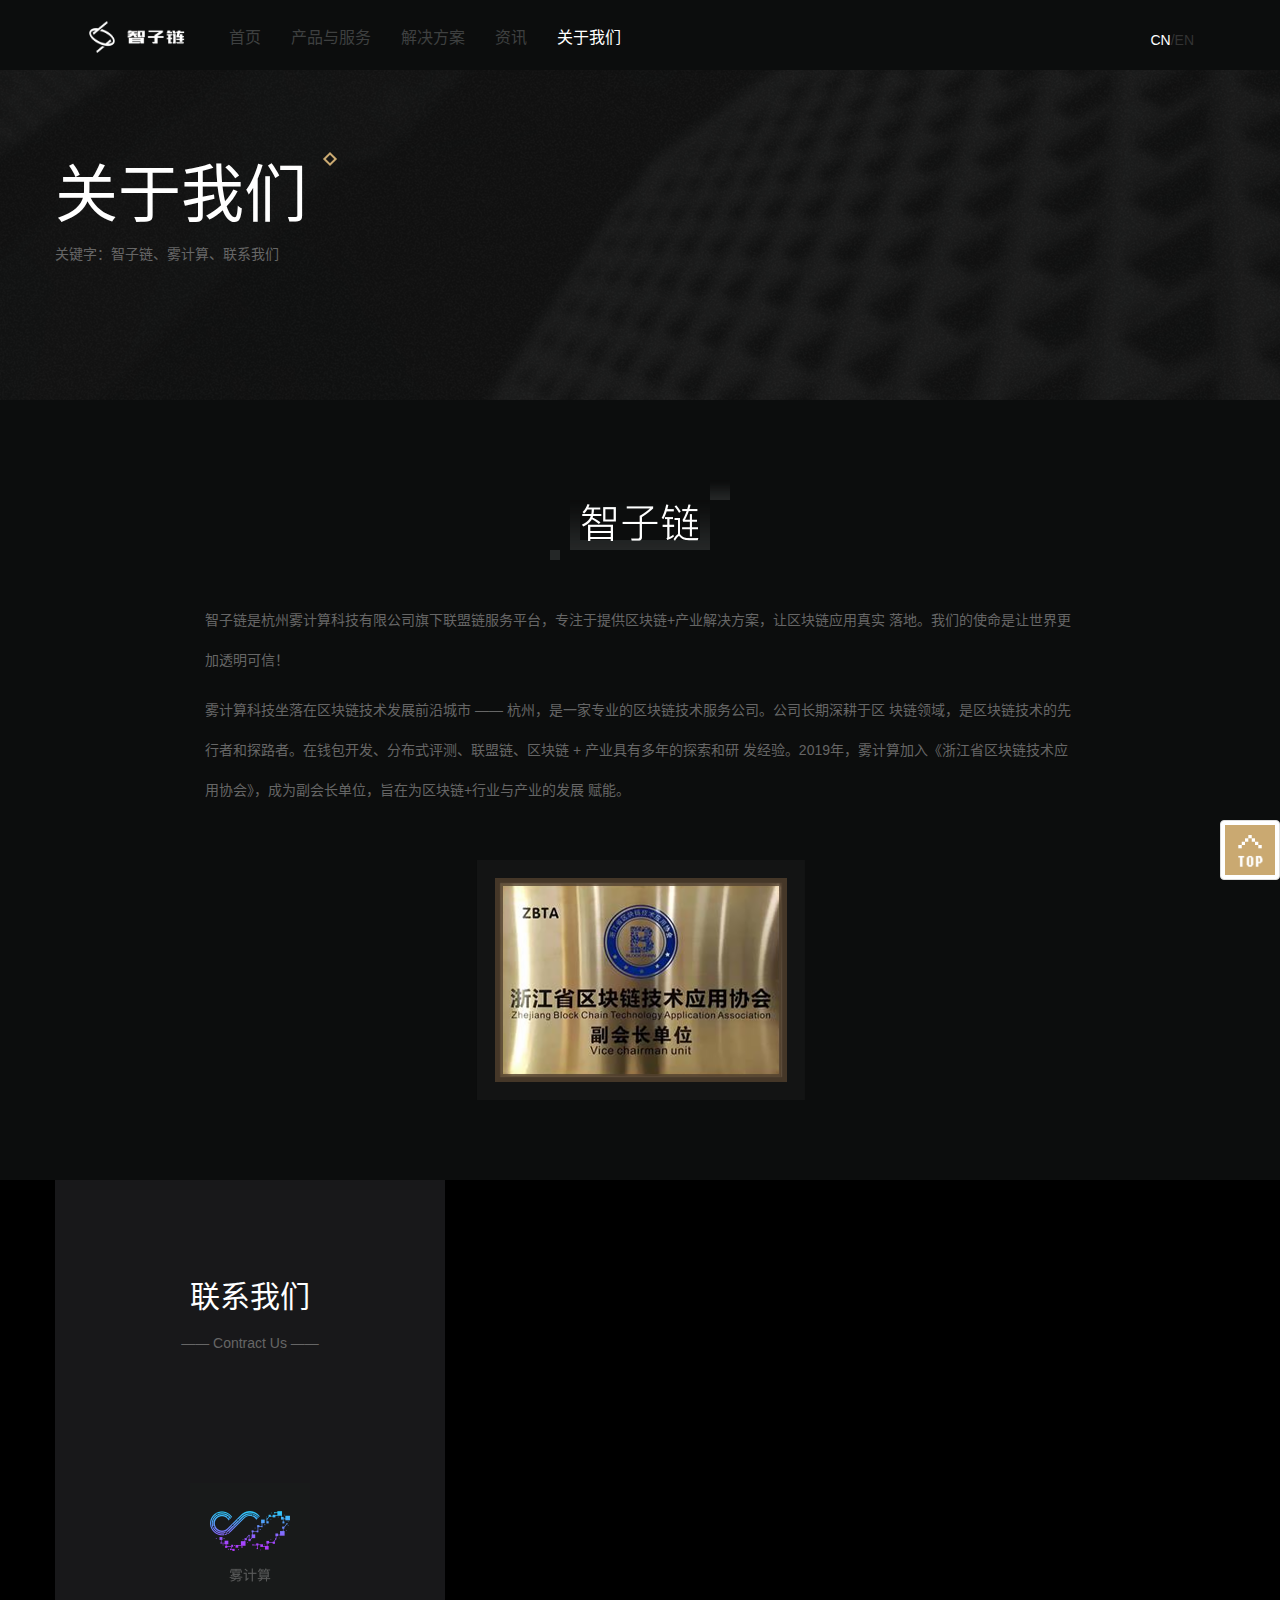
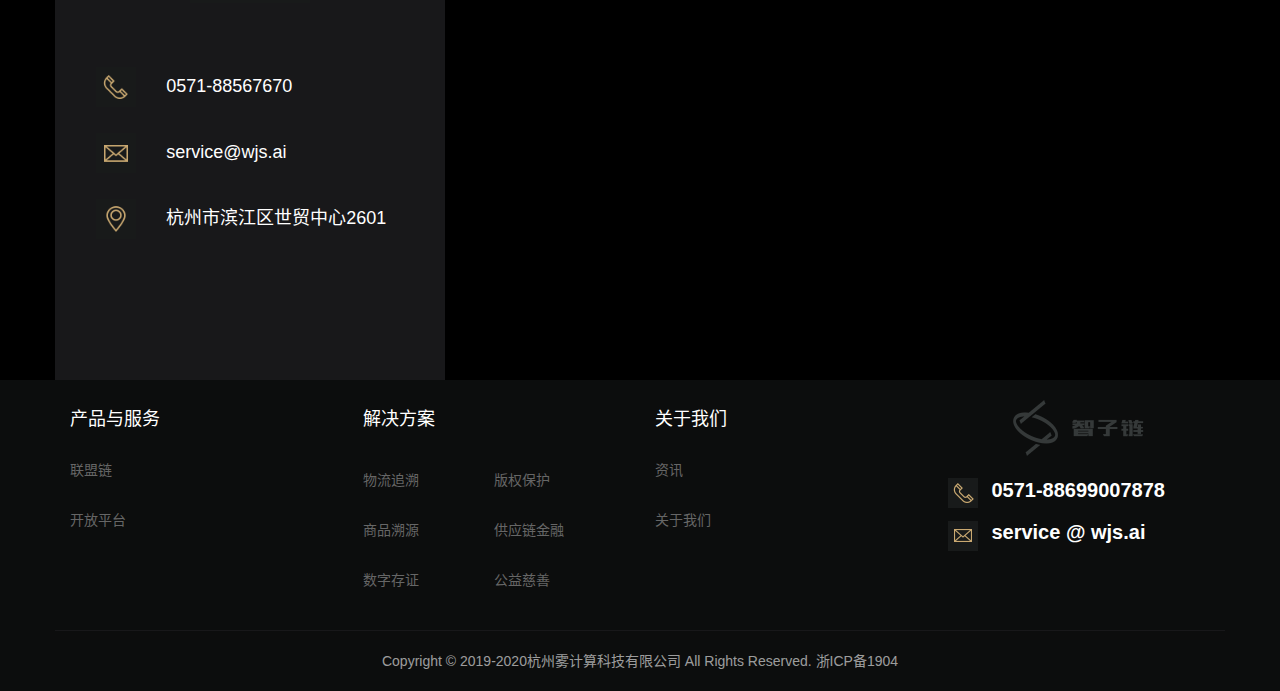
==== commit bc8472f8: "修改col-md之前" ====
--- a/about-us.html
+++ b/about-us.html
@@ -181,9 +181,9 @@
                         </div>
                     </div>
                     <div class="col-md-8 business-right  bg-black">
-                        <div id="container"
+                        <!-- <div id="container"
                             style="width: 100%; height: 100%; position: relative; background: rgb(252, 249, 242);"
-                            class="wow slideInRight"></div>
+                            class="wow slideInRight"></div> -->
                     </div>
 
                 </div>
@@ -206,8 +206,8 @@
                         <div class="col-md-3">
                             <h4>产品与服务</h4>
                             <ul>
-                                <li><a href="#1">联盟链</a></li>
-                                <li><a href="#1">开放平台</a></li>
+                                <li><a href="underlying-alliance-chain.html">联盟链</a></li>
+                                <li><a href="open-platform.html">开放平台</a></li>
                             </ul>
                         </div>
                         <div class="col-md-3">
@@ -216,17 +216,17 @@
                             <div class="col-md-6">
                                 <ul>
 
-                                    <li><a href="#1">物流追溯</a></li>
-                                    <li><a href="#1">商品溯源</a></li>
-                                    <li><a href="#1">数字存证</a></li>
+                                    <li><a href="logistics-traceability.html">物流追溯</a></li>
+                                    <li><a href="commodity-traceability.html">商品溯源</a></li>
+                                    <li><a href="digital-certificate.html">数字存证</a></li>
                                 </ul>
                             </div>
                             <div class="col-md-6">
                                 <ul>
 
-                                    <li><a href="#1">版权保护</a></li>
-                                    <li><a href="#1">供应链金融</a></li>
-                                    <li><a href="#1">公益慈善</a></li>
+                                    <li><a href="charity.html">版权保护</a></li>
+                                    <li><a href="supply-chain-inance.html">供应链金融</a></li>
+                                    <li><a href="copyright-protection.html">公益慈善</a></li>
                                 </ul>
                             </div>
 
@@ -235,8 +235,8 @@
                             <h4>关于我们</h4>
                             <ul>
 
-                                <li><a href="#1">资讯</a></li>
-                                <li><a href="#1">关于我们</a></li>
+                                <li><a href="news.html">资讯</a></li>
+                                <li><a href="about-us.html">关于我们</a></li>
 
                             </ul>
                         </div>
@@ -281,6 +281,265 @@
                 Copyright © 2019-2020杭州雾计算科技有限公司 All Rights Reserved. 浙ICP备1904
             </div>
         </div>
+    </div>
+    <div class="visible-xs-block">
+        <div class="top">
+            <nav class="navbar navbar-default">
+                <div class="container-fluid">
+                    <!-- Brand and toggle get grouped for better mobile display -->
+                    <div class="navbar-header">
+                        <div class="navbar-toggle collapsed" data-toggle="collapse" data-target="#collapse"
+                            aria-expanded="false">
+
+                            <img src="imgs/mobile-img/icon_menu.png" alt="" class="pull-right">
+
+                        </div>
+                        <div class="nav-language">
+
+                            <span class="active">CN</span>/<span>EN</span>
+                        </div>
+                        <a class="navbar-brand" href="index.html">
+                            <img src="imgs/mobile-img/icon_top_phone.png" alt="雾计算">
+                        </a>
+                    </div>
+
+                    <!-- Collect the nav links, forms, and other content for toggling -->
+                    <div class="collapse navbar-collapse" id="collapse">
+                        <ul class="nav navbar-nav">
+                            <li><a href="index.html"><span>首页</span> </a></li>
+                            <li class="dropdown">
+                                <a href="#1" data-toggle="dropdown" aria-haspopup="true"
+                                    aria-expanded="false"><span>产品与服务</span> </a>
+                                <ul class="dropdown-menu  dropdown-menu-1" aria-labelledby="dLabel">
+                                    <li><a href="underlying-alliance-chain.html">底层联盟链</a></li>
+                                    <li><a href="open-platform.html">开放平台</a></li>
+
+                                </ul>
+                            </li>
+                            <li class="open dropdown">
+                                <a href="#1" data-toggle="dropdown" aria-haspopup="true" aria-expanded="false">
+                                    <span>解决方案</span></a>
+                                <ul class="dropdown-menu dropdown-menu-2" aria-labelledby="dLabel">
+                                    <li><a href="logistics-traceability.html">物流追溯</a></li>
+                                    <li><a href="commodity-traceability.html">商品溯源</a></li>
+                                    <li><a href="digital-certificate.html">数字存证</a></li>
+                                    <li><a href="charity.html">公益慈善</a></li>
+                                    <li><a href="supply-chain-inance.html">供应链金融</a></li>
+                                    <li><a href="copyright-protection.html">版权保护</a></li>
+                                </ul>
+                            </li>
+                            <li><a href="news.html"> <span>资讯</span></a> </li>
+                            <li class="default-open "> <a href="about-us.html"> <span>关于我们</span></a></li>
+
+
+
+
+
+                        </ul>
+                    </div>
+                </div>
+            </nav>
+        </div>
+        <!-- top -->
+        <div class="top-jumbotron">
+            <div class="jumbotron">
+                <div class="container">
+
+                    <h1 class="wow slideInLeft"> 关于我们 <img src="imgs/img_title_small2.png"
+                            class="jumbotron-titile-icon">
+                    </h1>
+                    <p class="wow slideInRight">
+                        关键字：智子链、雾计算、联系我们
+                    </p>
+
+                </div>
+
+            </div>
+        </div>
+        <!-- top-jumbotron -->
+        <div class="padding-20">
+
+
+            <div class="products">
+                <div class="container padding-20">
+                    <div class="row">
+
+                        <img src="imgs/title_10.png" class="center-block wow slideInDown  titile-img">
+
+                    </div>
+                </div>
+                <div class="container">
+                    <div class="row">
+                        <div class="about-us-text  wow slideInUp">
+                            <p>
+                                智子链是杭州雾计算科技有限公司旗下联盟链服务平台，专注于提供区块链+产业解决方案，让区块链应用真实
+                                落地。我们的使命是让世界更加透明可信！
+
+                            </p>
+                            <p>
+                                雾计算科技坐落在区块链技术发展前沿城市 —— 杭州，是一家专业的区块链技术服务公司。公司长期深耕于区
+                                块链领域，是区块链技术的先行者和探路者。在钱包开发、分布式评测、联盟链、区块链 + 产业具有多年的探索和研
+                                发经验。2019年，雾计算加入《浙江省区块链技术应用协会》，成为副会长单位，旨在为区块链+行业与产业的发展
+                                赋能。</p>
+                        </div>
+                    </div>
+                </div>
+                <div class="container padding-20">
+                    <div class="row">
+
+                        <img src="imgs/img_fhz.png" class="center-block  wow slideInUp">
+                    </div>
+                </div>
+                <!--container-->
+            </div>
+
+        </div>
+        <div>
+            
+                <div class="business position-relative text-center bg-black">
+                        <div class="container position-relative business-detail">
+        
+                            <div class="row business-introduction">
+                                <h3 class="business-title">联系我们</h3>
+                                <p class="business-label color-666">—— Contract Us ——</p>
+        
+                                <div class="padding-20 about-us-connection ">
+                                    <div class="pull-left  about-us-logo">
+                                        <img src="imgs/logo_wjs.png" class="center-block">
+                                    </div>
+                                    <div class="pull-right">
+                                        <div class="about-us-connection-info clearfix wow zoomIn">
+                                            <div class="pull-left  text-center">
+                                                <img src="imgs/icon_phone.png" alt="">
+                                            </div>
+                                            <p class="pull-left text-muted">
+                                                0571-88567670
+                                            </p>
+                                        </div>
+                                        <div class="about-us-connection-info  clearfix wow zoomIn">
+                                            <div class="pull-left  text-center">
+                                                <img src="imgs/icon_email.png" alt="">
+                                            </div>
+                                            <p class="pull-left text-muted">
+                                                service@wjs.ai
+                                            </p>
+                                        </div>
+                                        <div class="about-us-connection-info clearfix wow zoomIn">
+                                            <div class="pull-left text-center">
+                                                <img src="imgs/icon_address.png" alt="">
+                                            </div>
+                                            <p class="pull-left text-muted">
+                                                杭州市滨江区世贸中心2601
+                                            </p>
+                                        </div>
+                                    </div>
+                                </div>
+        
+        
+                            </div>
+        
+        
+                        </div>
+                        <div id="container"
+                            style="width: 95%; height: 200px;margin:0 auto; position: relative; background: rgb(252, 249, 242);"
+                            class="wow slideInRight"></div>
+        
+        
+        
+                    </div>
+        </div>
+
+        <div class="bootom">
+
+            <div class="footer">
+
+                <div class="container ">
+                    <div class="row">
+                        <div class="col-xs-4">
+                            <h5>产品与服务</h5>
+                        </div>
+                        <div class="col-xs-8">
+                            <div class="col-xs-4">
+                                <a href="underlying-alliance-chain.html">联盟链</a>
+                            </div>
+                            <div class="col-xs-4">
+                                <a href="open-platform.html">开放平台</a>
+                            </div>
+
+                        </div>
+                    </div>
+                    <div class="row">
+                        <div class="col-xs-4">
+                            <h5>解决方案</h5>
+                        </div>
+                        <div class="col-xs-8">
+                            <div class="col-xs-4">
+                                <a href="logistics-traceability.html">物流追溯</a>
+                            </div>
+                            <div class="col-xs-4">
+                                <a href="commodity-traceability.html">商品溯源</a>
+                            </div>
+                            <div class="col-xs-4">
+                                <a href="digital-certificate.html">数字存证</a>
+                            </div>
+                            <div class="col-xs-4">
+                                <a href="charity.html">版权保护</a>
+                            </div>
+                            <div class="col-xs-4">
+                                <a href="supply-chain-inance.html">供应链金融</a>
+                            </div>
+                            <div class="col-xs-4">
+                                <a href="copyright-protection.html">公益慈善</a>
+                            </div>
+
+                        </div>
+                    </div>
+                    <div class="row">
+                        <div class="col-xs-4">
+                            <h5>关于我们</h5>
+                        </div>
+
+                        <div class="col-xs-8">
+                            <div class="col-xs-4">
+                                <a href="news.html">资讯</a>
+                            </div>
+                            <div class="col-xs-4">
+                                <a href="about-us.html">关于我们</a>
+                            </div>
+                        </div>
+                    </div>
+                    <div class="row contact">
+                        <div class="col-xs-4">
+                            <img src="imgs/icon_bottom.png" alt="" class="icon-bottom">
+                        </div>
+
+                        <div class="col-xs-8">
+
+                            <div class="col-xs-12">
+
+                                <img src="imgs/icon_service1.png" alt="" class="pull-left contact-icon">
+                                <div class="contact-information pull-left">0571-88699007878</div>
+
+
+
+                            </div>
+                            <div class="col-xs-12">
+                                <img src="imgs/icon_service2.png" alt="" class="pull-left contact-icon">
+                                <div class="contact-information pull-left">service @ wjs.ai</div>
+                            </div>
+                        </div>
+                    </div>
+
+                </div>
+
+            </div>
+            <div class="text-center company-data">
+                Copyright © 2019-2020杭州雾计算科技有限公司 All Rights Reserved. 浙ICP备1904
+            </div>
+
+
+        </div>
+
     </div>
 
 
@@ -303,7 +562,7 @@
         });
         var marker;
         var icon = new AMap.Icon({
-            image: "http://vdata.amap.com/icons/b18/1/2.png",
+            // image: "http://vdata.amap.com/icons/b18/1/2.png",
             size: new AMap.Size(24, 24)
         });
         marker = new AMap.Marker({
--- a/css/common.css
+++ b/css/common.css
@@ -4,17 +4,12 @@
 }
 
 
+
 .position-relative {
 	position: relative !important;
 }
 
-.bg-black-ash {
-	background: #0c0d0d !important;
-}
-
-.bg-black {
-	background: #000 !important;
-}
+
 
 
 .text-muted {
@@ -28,6 +23,7 @@
 
 a {
 	text-decoration: none;
+	color: inherit;
 }
 
 a:hover {
@@ -58,6 +54,17 @@
 	box-sizing: border-box;
 }
 
+.padding-20 {
+	padding: 20px;
+	box-sizing: border-box;
+}
+
+.padding-lr-20 {
+	padding-left: 20px !important;
+	padding-right: 20px !important;
+	box-sizing: border-box;
+}
+
 .height-500 {
 	height: 500px !important;
 }
@@ -70,8 +77,20 @@
 	height: 320px !important;
 }
 
+.height-220 {
+	height: 220px !important;
+}
+
 body {
 	background: #0C0D0D;
+}
+
+.bg-black-ash {
+	background: #18181a !important;
+}
+
+.bg-black {
+	background: #000 !important;
 }
 
 /* 公共样式 */
@@ -149,22 +168,28 @@
 	padding: 36px;
 	background-color: #191A1A;
 	text-align: center;
-	border-right: 20px solid #0C0D0D;
+	border-right: 10px solid #0C0D0D;
+	border-left: 10px solid #0C0D0D;
 }
 
 .hidden-xs .product .product-item:last-child {
 	border-right: none;
 }
 
+.hidden-xs .product .product-item:first-child {
+	border-left: none;
+}
+
 .hidden-xs .products .product .product-item-img {
-	height: 185px;
-	width: 210px;
+	height: 0;
+	width: 90%;
+	padding-bottom: 90%;
 	display: inline-block;
 	position: relative;
 	background-image: url(../imgs/icon_bg.png);
 	background-repeat: no-repeat;
 	background-position: center center;
-	background-size: cover;
+	background-size: 100% 100%;
 }
 
 .hidden-xs .products .product-item-img img {
@@ -202,34 +227,6 @@
 	line-height: 44px;
 }
 
-.hidden-xs .body-bg1,
-.hidden-xs .body-bg2,
-.hidden-xs .body-bg3,
-.hidden-xs .body-bg4 {
-	position: absolute;
-}
-
-.hidden-xs .products .body-bg1 {
-	left: 0;
-	bottom: -100px;
-	text-align: left;
-}
-
-.hidden-xs .products .body-bg1 img {
-	width: 100%;
-	height: 585px;
-}
-
-.hidden-xs .products .body-bg2 {
-	right: 0;
-	top: -150px;
-	text-align: right;
-}
-
-.hidden-xs .products .body-bg2 img {
-	width: 300px;
-	height: 300px;
-}
 
 /* product */
 .hidden-xs .business .business-detail {
@@ -338,6 +335,16 @@
 }
 
 /* process */
+.hidden-xs  .body-bg5 {
+	position: absolute;
+	left: 200px;
+	bottom: -160px;
+}
+.hidden-xs  .body-bg5 img{
+	height: 80px;
+	width: 90px;
+}
+
 .hidden-xs .title-text-muted {
 	margin-top: 20px;
 }
@@ -365,6 +372,8 @@
 	}
 }
 
+
+
 .hidden-xs .navbar-collapse .navbar-nav {
 	margin: 7.5px -15px;
 }
@@ -489,7 +498,7 @@
 }
 
 .hidden-xs .bottom hr {
-	border-color: #0c0d0d;
+	border-color: #18181a;
 }
 
 .hidden-xs .footer-2 h4 {
@@ -570,4 +579,493 @@
 	padding-left: 10px;
 }
 
-/* 底部 */+/* 底部 */
+/* pc端 */
+
+.visible-xs-block .navbar {
+	margin-bottom: 0;
+}
+
+.visible-xs-block .navbar-default {
+	background-color: inherit;
+	border: none;
+}
+
+.visible-xs-block .navbar-header {
+	padding: 20px;
+	height: 90px;
+	box-sizing: border-box;
+}
+
+.visible-xs-block .navbar-brand {
+	padding: 0;
+	margin-top: 10px;
+}
+
+.visible-xs-block .navbar-brand img {
+	width: 70%;
+}
+
+.visible-xs-block .navbar-toggle {
+	margin-right: 0;
+	padding: 0;
+	border: none;
+	margin-top: 16px;
+}
+
+.visible-xs-block .navbar-toggle img {
+	width: 21px;
+	height: 21px;
+}
+
+.visible-xs-block .nav-language {
+	float: right;
+	margin-right: 20px;
+	font-size: 18px;
+	line-height: 45px;
+	margin-top: 5px;
+}
+
+.visible-xs-block .nav-language .active {
+	color: #fff;
+}
+
+.visible-xs-block .navbar-default .navbar-toggle:focus,
+.visible-xs-block .navbar-default .navbar-toggle:hover {
+	background-color: inherit;
+}
+
+.visible-xs-block .navbar-default .navbar-collapse,
+.visible-xs-block .navbar-default .navbar-form {
+	border: none;
+	background: #CAA971;
+}
+
+.visible-xs-block .navbar-nav {
+	margin-top: 0;
+	text-align: center;
+	color: #3E4040;
+}
+
+.visible-xs-block .navbar-default .navbar-nav>li>a,
+.visible-xs-block #collapse .navbar-nav .open .dropdown-menu>li>a {
+	color: #3E4040;
+	line-height: 32px;
+}
+
+.visible-xs-block .navbar-default .navbar-nav>.open>a,
+.visible-xs-block .navbar-default .navbar-nav>.open>a:focus,
+.visible-xs-block .navbar-default .navbar-nav>.open>a:hover {
+	color: #fff;
+	background: inherit;
+}
+
+.visible-xs-block .navbar-default .navbar-nav>.open>a span {
+	height: 100%;
+	box-sizing: border-box;
+	border-bottom: 3px solid #fff;
+	display: inline-block;
+}
+
+/* default-open */
+.visible-xs-block #collapse .navbar-nav .default-open .dropdown-menu>li>a {
+	color: #3E4040;
+	line-height: 32px;
+}
+
+.visible-xs-block .navbar-default .navbar-nav>.default-open>a,
+.visible-xs-block .navbar-default .navbar-nav>.default-open>a:focus,
+.visible-xs-block .navbar-default .navbar-nav>.default-open>a:hover {
+	color: #fff;
+	background: inherit;
+}
+
+.visible-xs-block .navbar-default .navbar-nav>.default-open>a span {
+	height: 100%;
+	box-sizing: border-box;
+	border-bottom: 3px solid #fff;
+	display: inline-block;
+}
+
+.visible-xs-block #collapse {
+	position: absolute;
+	width: 100%;
+	top: 90px;
+	z-index: 99999;
+}
+
+
+
+.visible-xs-block #collapse .navbar-nav>li>.dropdown-menu {
+	text-align: center;
+	background-color: #BD985E;
+	overflow: hidden;
+}
+
+.visible-xs-block #collapse .navbar-nav>li>.dropdown-menu li {
+	float: left;
+}
+
+.visible-xs-block #collapse .navbar-nav>li>.dropdown-menu-1 li {
+	width: 50%;
+}
+
+.visible-xs-block #collapse .navbar-nav>li>.dropdown-menu-2 li {
+	width: 33.33%;
+}
+
+
+
+
+/* 头部 */
+.visible-xs-block .top-jumbotron .jumbotron {
+	height: 260px;
+	box-sizing: border-box;
+	padding-top: 50px;
+	padding-left: 30px;
+	background-color: #000;
+	background-image: url(../imgs/bg_title.png);
+	background-repeat: no-repeat;
+	background-position: center center;
+	background-size: cover;
+	color: #585959;
+	margin-bottom: 0;
+}
+
+.visible-xs-block .top-jumbotron .jumbotron h1 {
+	color: #fff;
+	vertical-align: top;
+}
+
+.visible-xs-block .top-jumbotron .jumbotron .jumbotron-titile-icon {
+	margin-top: -42px;
+	transform: rotate(45deg);
+}
+
+.visible-xs-block .top-jumbotron .jumbotron p {
+	font-size: 14px;
+	line-height: 30px;
+	color: #666;
+}
+
+/* 头部巨幕 */
+.visible-xs-block .products {
+	padding: 20px 0;
+	background-color: #0C0D0D;
+	position: relative;
+}
+
+.visible-xs-block .products .container>p {
+	font-size: 16px;
+}
+
+@media only screen and (max-width: 640px) {
+	.hidden-xs .products .container>h2 {
+		font-size: 20px;
+	}
+
+	.visible-xs-block .products .container>p {
+		font-size: 12px;
+	}
+}
+
+.visible-xs-block .product {
+	margin-top: 20px;
+}
+
+.visible-xs-block .products .product .product-item h3 {
+	font-size: 22px;
+	margin-bottom: 20px;
+	color: #fff;
+	font-size: 16px;
+}
+
+.visible-xs-block .products .product .product-item p {
+	line-height: 24px;
+	font-size: 14px;
+	text-align: left;
+}
+
+.visible-xs-block .products .product .product-item {
+	float: left;
+	box-sizing: border-box;
+	height: 350px;
+	background-color: #191A1A;
+	text-align: center;
+	padding-top: 15px;
+	margin-bottom: 20px;
+}
+
+.visible-xs-block .product .product-item:nth-child(odd) {
+	border-right: 5px solid #0C0C0C;
+}
+
+.visible-xs-block .product .product-item:nth-child(even) {
+	border-left: 5px solid #0C0C0C;
+}
+
+.visible-xs-block .products .product .product-item-img {
+	height: 0;
+	width: 90%;
+	padding-bottom: 90%;
+	display: inline-block;
+	position: relative;
+	background-image: url(../imgs/icon_bg.png);
+	background-repeat: no-repeat;
+	background-position: center center;
+	background-size: 100% 100%;
+}
+
+.visible-xs-block .products .product-item-img img {
+	position: absolute;
+	left: 50%;
+	top: 50%;
+	transform: translate(-50%, -50%);
+	height: 90px;
+}
+
+.visible-xs-block .products .product-item-3 {
+	height: 200px;
+	box-sizing: border-box;
+	text-align: center;
+	background-image: linear-gradient(#0C0D0D, #181A1A);
+	padding: 10px;
+	margin-top: 20px;
+}
+
+.visible-xs-block .products .product-item-3 .product-item-img {
+	height: 70px;
+	width: 120px;
+	background-image: url(../imgs/icon_bg2.png);
+}
+
+.visible-xs-block .products .product-item-3 .product-item-img img {
+	height: 40px;
+	width: 40px;
+}
+
+.visible-xs-block .products .product-item-3 h3 {
+	color: #fff;
+	font-weight: 900;
+	margin-top: 10px;
+	line-height: 30px;
+
+}
+
+/* product */
+.visible-xs-block .process .process-image {
+	height: 100%;
+	width: auto;
+}
+
+
+/* process */
+.visible-xs-block .business {
+	padding: 40px 0;
+}
+
+.visible-xs-block .business .business-detail {
+	z-index: 5;
+}
+
+.visible-xs-block .business .business-introduction {
+	padding-right: 0;
+	padding-left: 0;
+}
+
+.visible-xs-block .business .business-introduction .business-title {
+	font-size: 30px;
+	color: #fff;
+	margin-bottom: 20px;
+}
+
+.visible-xs-block .business .business-introduction .business-label {
+	margin-bottom: 80px;
+}
+
+.visible-xs-block .business .business-right img {
+	height: 350px;
+	width: 100%;
+}
+
+
+.visible-xs-block .business .business-right .text-muted {
+	padding: 130px;
+}
+
+.visible-xs-block .business .media {
+	width: 80%;
+	margin: 0 auto;
+	box-sizing: border-box;
+	padding: 20px;
+	background: #CAA971;
+	color: #fff;
+	height: 105px;
+}
+
+.visible-xs-block .business .business-bar-item {
+	background: #181A1A;
+}
+
+.visible-xs-block .business .business-bar-item:not(:first-child) {
+	margin-top: 0;
+}
+
+.visible-xs-block .business .business-introduction .active {
+	background: #CAA971 !important;
+}
+
+.visible-xs-block .business .media .media-left img {
+	width: 65px;
+	height: 65px;
+}
+
+.visible-xs-block .business .media-body {
+	box-sizing: border-box;
+	padding-left: 20px;
+}
+
+.visible-xs-block .business .media-body p {
+	margin-bottom: 0;
+	font-size: 16px;
+}
+
+.visible-xs-block .business .media-heading {
+	font-size: 20px;
+	margin-bottom: 21px;
+}
+
+.visible-xs-block .business .media-icon-arrow {
+	position: absolute;
+	right: 10px;
+	top: 50%;
+	transform: translateY(-50%);
+}
+
+.visible-xs-block .business .business-introduction-text {
+	box-sizing: border-box;
+
+	line-height: 30px;
+}
+
+.visible-xs-block .business .business-introduction-text p {
+	width: 80%;
+	margin-top: 50px;
+	margin-bottom: 50px;
+}
+
+.visible-xs-block .business-right-bg {
+	position: absolute;
+	right: 0;
+	top: 0;
+	height: 100%;
+	width: 50%;
+	z-index: 0;
+	background: #0C0C0C;
+}
+
+.visible-xs-block .business-bar .business-bar-item {
+	height: 105px;
+	display: table-cell;
+	padding-top: 42px;
+	line-height: 25px;
+	/* line-height: 105px; */
+	color: #666;
+	margin-bottom: 50px;
+}
+
+.visible-xs-block .business-bar .active {
+	color: #fff;
+	background: #CAA971;
+}
+
+.visible-xs-block .title-text-muted {
+	margin-top: 20px;
+}
+
+/* business */
+.visible-xs-block  .body-bg5 {
+	position: absolute;
+	left: 0;
+	bottom: -100px;
+}
+.visible-xs-block  .body-bg5 img{
+	height: 80px;
+	width: 90px;
+}
+
+/* new-bg-img */
+.visible-xs-block .bootom .jumbotron {
+	background: #18181a;
+	padding: 0;
+}
+
+.visible-xs-block .bootom .jumbotron img {
+	height: 120px;
+	width: 100%;
+}
+
+.visible-xs-block .bootom .footer {
+	padding: 0 20px;
+	padding-top: 20px;
+}
+
+.visible-xs-block .bootom .footer .col-xs-4 h5 {
+	color: #fff;
+	font-size: 15px;
+}
+
+.visible-xs-block .bootom .footer .row {
+	margin-bottom: 10px;
+}
+
+.visible-xs-block .bootom .footer .col-xs-8 {
+	padding: 0;
+}
+
+.visible-xs-block .bootom .footer .col-xs-8 .col-xs-4 {
+	padding: 0;
+	margin-top: 10px;
+	margin-bottom: 10px;
+	color: #666;
+}
+
+.visible-xs-block .bootom .footer .row .icon-bottom {
+	width: 72%;
+}
+
+.visible-xs-block .contact .contact-icon {
+	height: 25px;
+	width: 25px;
+	margin-right: 20px;
+}
+
+.visible-xs-block .contact .contact-information {
+	color: #fff;
+	line-height: 25px;
+}
+
+.visible-xs-block .contact .col-xs-12 {
+	padding-left: 0;
+	margin-bottom: 15px;
+}
+
+.visible-xs-block .bootom .company-data {
+	line-height: 30px;
+	border-top: 1px solid #181A1A;
+	padding: 20px;
+}
+
+/* 底部 */
+.visible-xs-block {
+	padding-bottom: 80px;
+}
+
+.visible-xs-block .titile-img {
+	width: 50%;
+	margin-top: 20px;
+	margin-bottom: 20px;
+}
+
+
+/*移动端  */--- a/css/about.css
+++ b/css/about.css
@@ -3,8 +3,9 @@
 	line-height: 40px;
 	color: #666666;
 	padding: 0 150px;
-  }
-  .hidden-xs .business .about-us-connection .about-us-connection-item {
+}
+
+.hidden-xs .business .about-us-connection .about-us-connection-item {
 	width: 83%;
 	margin: 0 auto;
 	box-sizing: border-box;
@@ -12,10 +13,50 @@
 	color: #fff;
 	font-size: 18px;
 	line-height: 50px;
-  }
-  .hidden-xs .business .about-us-connection .about-us-connection-item img {
+}
+
+.hidden-xs .business .about-us-connection .about-us-connection-item img {
 	height: 40px;
 	width: 40px;
 	margin-right: 30px;
-  }
-  +}
+
+
+
+
+/* pc  */
+.visible-xs-block .about-us-text {
+	font-size: 14px;
+	line-height: 40px;
+	color: #666666;
+}
+
+.visible-xs-block .business .about-us-connection .about-us-logo {
+	padding: 20px 0;
+	text-align: center;
+}
+
+.visible-xs-block .business .about-us-connection .about-us-logo img {
+	width: 80px;
+	height: 80px;
+}
+
+.visible-xs-block .business .about-us-connection .about-us-connection-info {
+	line-height: 30px;
+	margin-bottom: 20px;
+}
+
+.visible-xs-block .business .about-us-connection .about-us-connection-info img {
+	height: 30px;
+	width: 30px;
+	margin-right: 20px;
+}
+.visible-xs-block .business .about-us-connection .about-us-connection-info img {
+	height: 30px;
+	width: 30px;
+	margin-right: 20px;
+}
+.visible-xs-block .business .about-us-connection .about-us-connection-info  .text-muted {
+	color: #fff;
+}
+/* 移动 */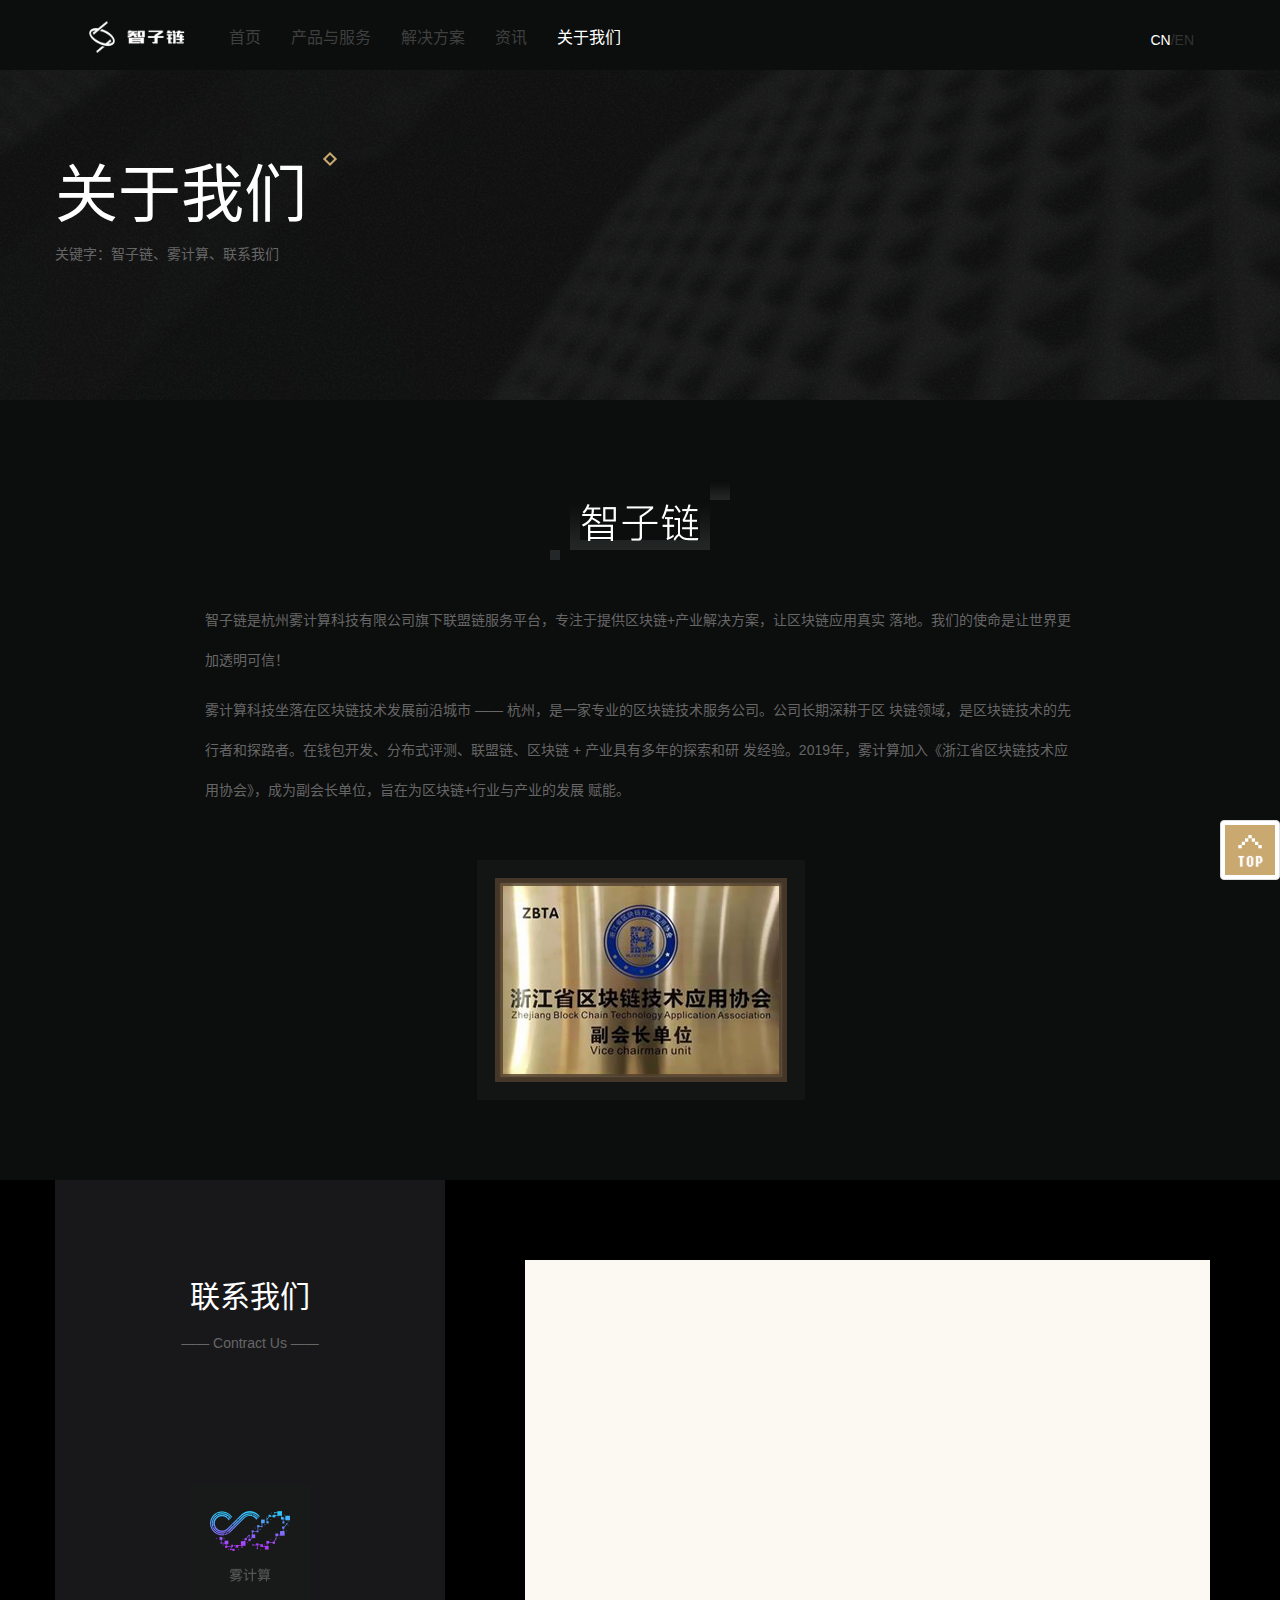
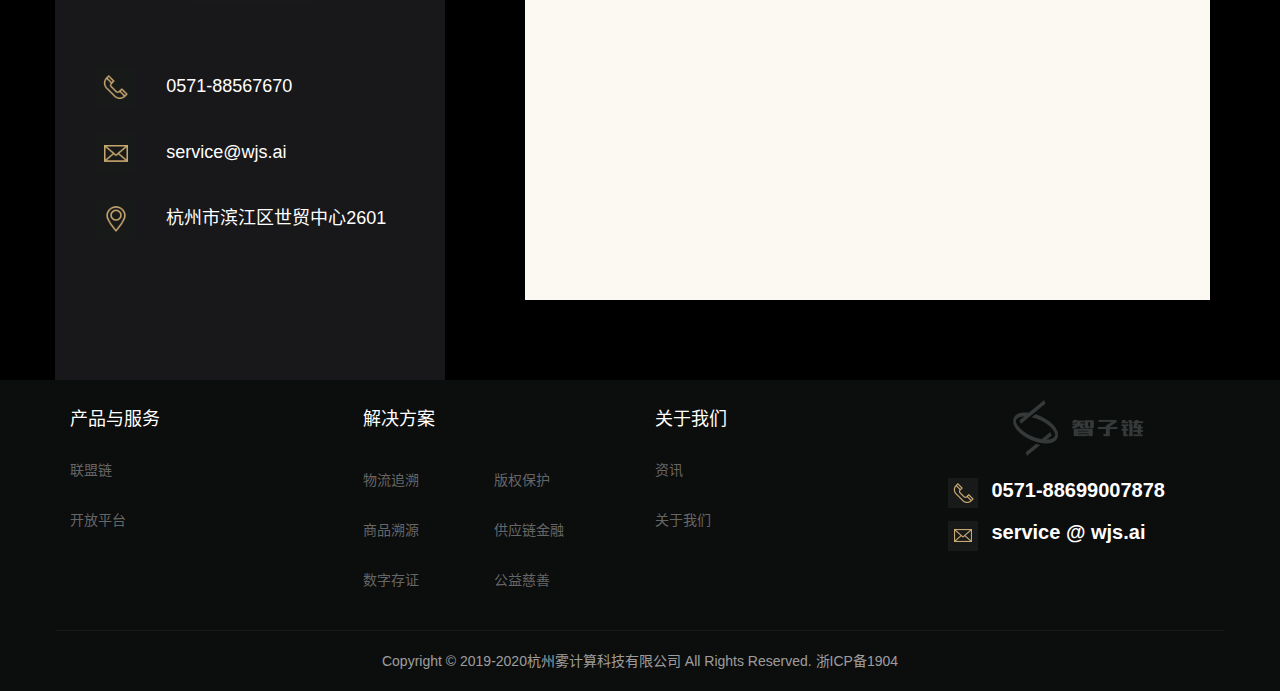
==== commit a06d8f57: "没有修改英文之前" ====
--- a/about-us.html
+++ b/about-us.html
@@ -145,7 +145,7 @@
         <div class="business position-relative  text-center  bg-black">
             <div class="container position-relative business-detail">
                 <div class="row height-800">
-                    <div class="col-md-4 business-introduction bg-black-ash">
+                    <div class="col-sm-4 business-introduction bg-black-ash">
                         <h3 class="business-title  wow rollIn">联系我们</h3>
                         <p class="business-label color-666  wow rollIn">—— Contract Us ——</p>
 
@@ -180,10 +180,9 @@
                             </div>
                         </div>
                     </div>
-                    <div class="col-md-8 business-right  bg-black">
-                        <!-- <div id="container"
-                            style="width: 100%; height: 100%; position: relative; background: rgb(252, 249, 242);"
-                            class="wow slideInRight"></div> -->
+                    <div class="col-sm-8 business-right  bg-black">
+                        <div id="container-pc"
+                            class="wow slideInRight"></div>
                     </div>
 
                 </div>
@@ -203,17 +202,17 @@
 
                 <div class="container">
                     <div class="row footer-2">
-                        <div class="col-md-3">
+                        <div class="col-sm-3">
                             <h4>产品与服务</h4>
                             <ul>
                                 <li><a href="underlying-alliance-chain.html">联盟链</a></li>
                                 <li><a href="open-platform.html">开放平台</a></li>
                             </ul>
                         </div>
-                        <div class="col-md-3">
+                        <div class="col-sm-3">
 
                             <h4>解决方案</h4>
-                            <div class="col-md-6">
+                            <div class="col-sm-6">
                                 <ul>
 
                                     <li><a href="logistics-traceability.html">物流追溯</a></li>
@@ -221,7 +220,7 @@
                                     <li><a href="digital-certificate.html">数字存证</a></li>
                                 </ul>
                             </div>
-                            <div class="col-md-6">
+                            <div class="col-sm-6">
                                 <ul>
 
                                     <li><a href="charity.html">版权保护</a></li>
@@ -231,7 +230,7 @@
                             </div>
 
                         </div>
-                        <div class="col-md-3">
+                        <div class="col-sm-3">
                             <h4>关于我们</h4>
                             <ul>
 
@@ -241,7 +240,7 @@
                             </ul>
                         </div>
 
-                        <div class="col-md-3">
+                        <div class="col-sm-3">
                             <div>
                                 <img src="imgs/icon_bottom.png" alt="" class="center-block">
                             </div>
@@ -395,58 +394,56 @@
 
         </div>
         <div>
-            
-                <div class="business position-relative text-center bg-black">
-                        <div class="container position-relative business-detail">
-        
-                            <div class="row business-introduction">
-                                <h3 class="business-title">联系我们</h3>
-                                <p class="business-label color-666">—— Contract Us ——</p>
-        
-                                <div class="padding-20 about-us-connection ">
-                                    <div class="pull-left  about-us-logo">
-                                        <img src="imgs/logo_wjs.png" class="center-block">
+
+            <div class="business position-relative text-center bg-black">
+                <div class="container position-relative business-detail">
+
+                    <div class="row business-introduction">
+                        <h3 class="business-title">联系我们</h3>
+                        <p class="business-label color-666">—— Contract Us ——</p>
+
+                        <div class="padding-20 about-us-connection ">
+                            <div class="pull-left  about-us-logo">
+                                <img src="imgs/logo_wjs.png" class="center-block">
+                            </div>
+                            <div class="pull-right">
+                                <div class="about-us-connection-info clearfix wow zoomIn">
+                                    <div class="pull-left  text-center">
+                                        <img src="imgs/icon_phone.png" alt="">
                                     </div>
-                                    <div class="pull-right">
-                                        <div class="about-us-connection-info clearfix wow zoomIn">
-                                            <div class="pull-left  text-center">
-                                                <img src="imgs/icon_phone.png" alt="">
-                                            </div>
-                                            <p class="pull-left text-muted">
-                                                0571-88567670
-                                            </p>
-                                        </div>
-                                        <div class="about-us-connection-info  clearfix wow zoomIn">
-                                            <div class="pull-left  text-center">
-                                                <img src="imgs/icon_email.png" alt="">
-                                            </div>
-                                            <p class="pull-left text-muted">
-                                                service@wjs.ai
-                                            </p>
-                                        </div>
-                                        <div class="about-us-connection-info clearfix wow zoomIn">
-                                            <div class="pull-left text-center">
-                                                <img src="imgs/icon_address.png" alt="">
-                                            </div>
-                                            <p class="pull-left text-muted">
-                                                杭州市滨江区世贸中心2601
-                                            </p>
-                                        </div>
+                                    <p class="pull-left text-muted">
+                                        0571-88567670
+                                    </p>
+                                </div>
+                                <div class="about-us-connection-info  clearfix wow zoomIn">
+                                    <div class="pull-left  text-center">
+                                        <img src="imgs/icon_email.png" alt="">
                                     </div>
-                                </div>
-        
-        
-                            </div>
-        
-        
-                        </div>
-                        <div id="container"
-                            style="width: 95%; height: 200px;margin:0 auto; position: relative; background: rgb(252, 249, 242);"
-                            class="wow slideInRight"></div>
-        
-        
-        
-                    </div>
+                                    <p class="pull-left text-muted">
+                                        service@wjs.ai
+                                    </p>
+                                </div>
+                                <div class="about-us-connection-info clearfix wow zoomIn">
+                                    <div class="pull-left text-center">
+                                        <img src="imgs/icon_address.png" alt="">
+                                    </div>
+                                    <p class="pull-left text-muted">
+                                        杭州市滨江区世贸中心2601
+                                    </p>
+                                </div>
+                            </div>
+                        </div>
+
+
+                    </div>
+
+
+                </div>
+                <div id="container-mobile" class="wow slideInRight"></div>
+
+
+
+            </div>
         </div>
 
         <div class="bootom">
@@ -552,7 +549,9 @@
         src="http://webapi.amap.com/maps?v=1.4.0&key=f5aee5a853345371a0d8b02929c17f91&plugin=AMap.Autocomplete,AMap.PlaceSearch">
     </script>
     <script type="text/javascript">
-        var map = new AMap.Map("container", {
+    
+    function initMap(elId){
+        var map = new AMap.Map(elId, {
             resizeEnable: true,
             zoom: 100,
             center: [120.155, 30.2741],
@@ -570,6 +569,11 @@
             zIndex: 101,
             map: map
         });
+    }
+    initMap('container-pc')
+    initMap('container-mobile')
+     
+
         new WOW().init();
     </script>
 </body>
--- a/css/common.css
+++ b/css/common.css
@@ -10,7 +10,9 @@
 }
 
 
-
+.business-bar-item {
+	cursor: pointer
+}
 
 .text-muted {
 	color: #666666;
@@ -192,6 +194,10 @@
 	background-size: 100% 100%;
 }
 
+.hidden-xs .products .product-3 .product-item-img {
+	padding-bottom: 0;
+}
+
 .hidden-xs .products .product-item-img img {
 	position: absolute;
 	left: 50%;
@@ -335,12 +341,13 @@
 }
 
 /* process */
-.hidden-xs  .body-bg5 {
+.hidden-xs .body-bg5 {
 	position: absolute;
 	left: 200px;
 	bottom: -160px;
 }
-.hidden-xs  .body-bg5 img{
+
+.hidden-xs .body-bg5 img {
 	height: 80px;
 	width: 90px;
 }
@@ -410,6 +417,10 @@
 	color: #fff;
 }
 
+.hidden-xs .navbar-collapse .nav-language span {
+	cursor: pointer
+}
+
 .hidden-xs #bs-example-navbar-collapse-1 {
 	margin-top: 4px;
 	line-height: 70px;
@@ -531,7 +542,7 @@
 	text-decoration: none;
 }
 
-.hidden-xs .footer-2 .col-md-3 .col-md-6 {
+.hidden-xs .footer-2 .col-sm-3 .col-sm-6 {
 	padding-left: 0;
 }
 
@@ -816,6 +827,10 @@
 	background-size: 100% 100%;
 }
 
+.visible-xs-block .products .product-3 .product-item-img {
+	padding-bottom: 0;
+}
+
 .visible-xs-block .products .product-item-img img {
 	position: absolute;
 	left: 50%;
@@ -984,12 +999,13 @@
 }
 
 /* business */
-.visible-xs-block  .body-bg5 {
+.visible-xs-block .body-bg5 {
 	position: absolute;
 	left: 0;
 	bottom: -100px;
 }
-.visible-xs-block  .body-bg5 img{
+
+.visible-xs-block .body-bg5 img {
 	height: 80px;
 	width: 90px;
 }
--- a/css/about.css
+++ b/css/about.css
@@ -21,6 +21,12 @@
 	margin-right: 30px;
 }
 
+.hidden-xs #container-pc {
+	width: 100%;
+	height: 100%;
+	position: relative;
+	background: rgb(252, 249, 242);
+}
 
 
 
@@ -51,12 +57,23 @@
 	width: 30px;
 	margin-right: 20px;
 }
+
 .visible-xs-block .business .about-us-connection .about-us-connection-info img {
 	height: 30px;
 	width: 30px;
 	margin-right: 20px;
 }
-.visible-xs-block .business .about-us-connection .about-us-connection-info  .text-muted {
+
+.visible-xs-block .business .about-us-connection .about-us-connection-info .text-muted {
 	color: #fff;
 }
+
+.visible-xs-block #container-mobile {
+	width: 95%;
+	height: 200px;
+	margin: 0 auto;
+	position: relative;
+	background: rgb(252, 249, 242);
+}
+
 /* 移动 */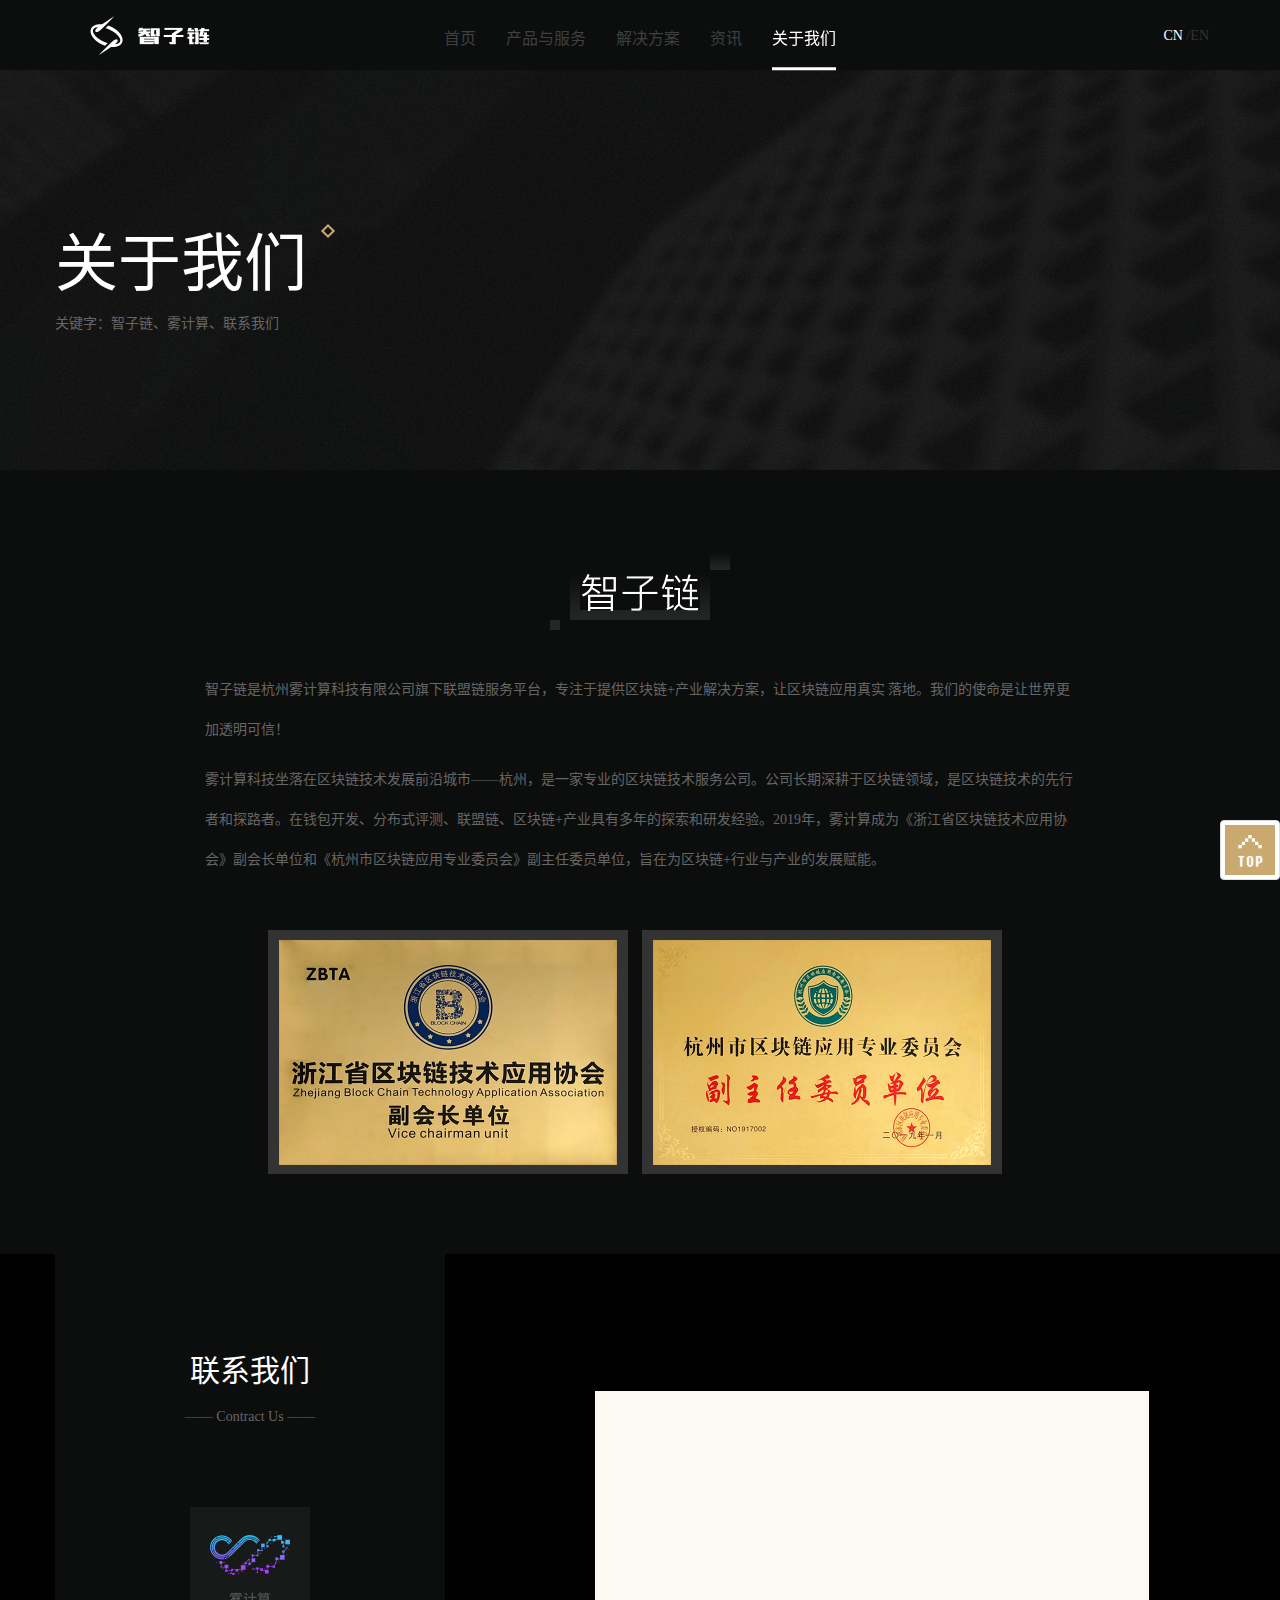
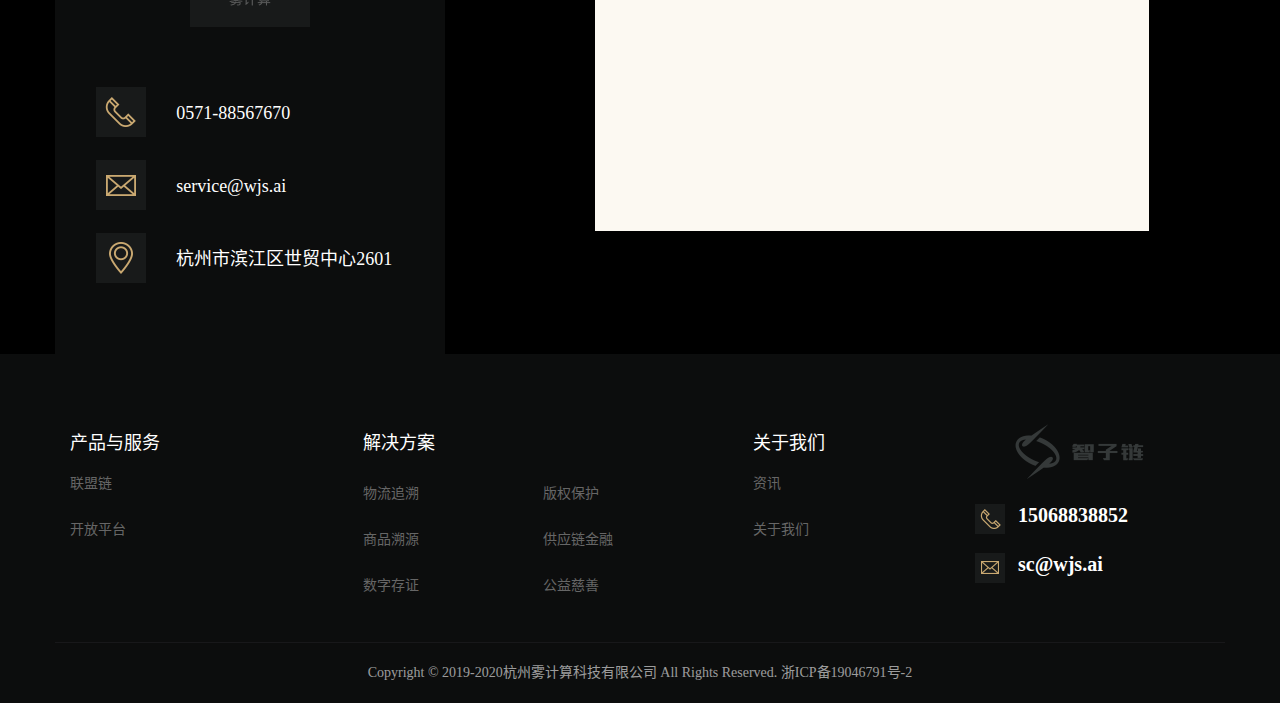
==== commit 46e55d33: "官网测试修改后第一版本" ====
--- a/about-us.html
+++ b/about-us.html
@@ -6,9 +6,10 @@
     <meta http-equiv="X-UA-Compitable" content="IE=edge">
     <meta name="viewport" content="width=device-width,initial-scale=1">
     <title>智子链-雾计算科技旗下区块链技术服务平台</title>
-    <meta name="description" content="">
-    <meta name="keywords" content="">
-    <meta name="author" content="">
+    <meta name="description"
+        content="智子链是杭州雾计算科技有限公司旗下区块链底层和服务平台，专注于提供区块链+溯源、慈善、存证、供应链金融、版权等解决方案，让区块链应用真实落地。我们的使命是让世界更加透明可信！">
+    <meta name="keywords" content="智子链，sophon chain，雾计算，区块链技术公司，区块链底层平台，区块链解决方案，区块链+产业，区块链服务
+	">
     <link type="text/css" rel="stylesheet" href="css/bootstrap-3.3.7.min.css">
     <link rel="stylesheet" type="text/css" href="css/animate.css">
     <link rel="stylesheet" type="text/css" href="css/common.css" />
@@ -19,71 +20,79 @@
 	   <script src="js/respond.min.js"></script>                      
 	<![endif]-->
     <!-- Favicons -->
-
+    <link rel="apple-touch-icon" href="imgs/favicon.ico">
+    <link rel="icon" href="imgs/favicon.ico">
 </head>
 
 <body>
-    <div class="hidden-xs">
+    <div class="hidden-xs" id="pc-body">
         <div class="top">
             <div class="container">
                 <nav class="navbar">
                     <!--.navbar-fixed-top固定在顶部，且需body { padding-top: 70px; }-->
                     <div class="navbar-header">
-                        <button type="button" class="navbar-toggle collapsed" data-toggle="collapse"
-                            data-target="#bs-example-navbar-collapse-1" aria-expanded="false">
-                            <span class="sr-only">Toggle navigation</span>
-                            <span class="fa fa-bars fa-2x"></span>
-                        </button>
+
                         <a class="navbar-brand" href="index.html">
-                            <img src="imgs/icon_top.png" />
+                            <img src="imgs/icon_top.png" alt="雾计算" />
                         </a>
                     </div>
 
                     <div class="collapse navbar-collapse" id="bs-example-navbar-collapse-1">
                         <ul class="nav navbar-nav">
-                            <li><a href="index.html">首页<span class="sr-only">(current)</span></a></li>
-                            <li class="dropdown hidden-xs ">
-                                <a href="#1" data-toggle="dropdown" aria-haspopup="true" aria-expanded="false">产品与服务</a>
+                            <li><a href="index.html"><span  name="switch-tag" data-tag="tag1">首页</span>
+                                </a></li>
+                            <li class="dropdown hidden-xs">
+                                <a href="#1" data-toggle="dropdown" aria-haspopup="true" aria-expanded="false"
+                                    ><span name="switch-tag" data-tag="tag2">产品与服务</span> </a>
                                 <ul class="dropdown-menu text-center" aria-labelledby="dLabel">
                                     <i class="fa fa-caret-up fa-3x"></i>
-                                    <li><a href="underlying-alliance-chain.html">底层联盟链</a></li>
-                                    <li><a href="open-platform.html">开放平台</a></li>
+                                    <li><a href="underlying-alliance-chain.html" name="switch-tag"
+                                            data-tag="tag3">底层联盟链</a></li>
+                                    <li><a href="open-platform.html" name="switch-tag" data-tag="tag4">开放平台</a></li>
 
                                 </ul>
                             </li>
-                            <li class="dropdown hidden-xs ">
-                                <a href="#1" data-toggle="dropdown" aria-haspopup="true" aria-expanded="false">解决方案</a>
+                            <li class="dropdown hidden-xs">
+                                <a href="#1" data-toggle="dropdown" aria-haspopup="true" aria-expanded="false"
+                                    ><span name="switch-tag" data-tag="tag5">解决方案</span> </a>
                                 <ul class="dropdown-menu text-center" aria-labelledby="dLabel">
                                     <i class="fa fa-caret-up fa-3x"></i>
-                                    <li><a href="logistics-traceability.html">物流追溯</a></li>
-                                    <li><a href="commodity-traceability.html">商品溯源</a></li>
-                                    <li><a href="digital-certificate.html">数字存证</a></li>
-                                    <li><a href="charity.html">公益慈善</a></li>
-                                    <li><a href="supply-chain-inance.html">供应链金融</a></li>
-                                    <li><a href="copyright-protection.html">版权保护</a></li>
+                                    <li><a href="logistics-traceability.html" name="switch-tag" data-tag="tag6">物流追溯</a>
+                                    </li>
+                                    <li><a href="commodity-traceability.html" name="switch-tag" data-tag="tag7">商品溯源</a>
+                                    </li>
+                                    <li><a href="digital-certificate.html" name="switch-tag" data-tag="tag8">数字存证</a>
+                                    </li>
+                                    <li><a href="charity.html" name="switch-tag" data-tag="tag9">公益慈善</a></li>
+                                    <li><a href="supply-chain-inance.html" name="switch-tag" data-tag="tag10">供应链金融</a>
+                                    </li>
+                                    <li><a href="copyright-protection.html" name="switch-tag" data-tag="tag11">版权保护</a>
+                                    </li>
                                 </ul>
                             </li>
-                            <li><a href="news.html">资讯</a></li>
+                            <li><a href="news.html"> <span  name="switch-tag" data-tag="tag12">资讯</span> </a></li>
                             <li class="dropdown hidden-xs active">
-                                <a href="about-us.html">关于我们</a>
+                                <a href="about-us.html" ><span name="switch-tag" data-tag="tag13">关于我们</span> </a>
 
                             </li>
-                            <!--折叠菜单 xs可见-->
-
 
 
 
                         </ul>
-                        <div class="nav-language">
-                            <span class="active">CN</span>/<span>EN</span>
-
-                        </div>
-
-                    </div><!-- /.navbar-collapse -->
+                        <div class="nav-language" id="nav-language">
+                            <span class="active" data-type="cn" data-path="about-us" id="cn">CN </span>/<span
+                                data-type="en" data-path="about-us" id="en">EN</span>
+
+                        </div>
+
+                    </div>
                 </nav>
             </div>
             <!--container-->
         </div>
+
+
+
         <!--top-->
 
 
@@ -92,9 +101,9 @@
             <div class="jumbotron">
                 <div class="container">
                     <div class="row">
-                        <h1 class="wow slideInLeft"> 关于我们 <img src="imgs/img_title_small2.png"
-                                class="jumbotron-titile-icon"></h1>
-                        <p class="wow slideInRight">
+                        <h1 class="wow slideInLeft"> <span  name="switch-tag" data-tag="tag13">关于我们</span>  <img
+                                src="imgs/img_title_small2.png" class="jumbotron-titile-icon"></h1>
+                        <p class="wow slideInRight" name="switch-tag" data-tag="tag121">
 
                             关键字：智子链、雾计算、联系我们
 
@@ -116,23 +125,22 @@
             <div class="container">
                 <div class="row">
                     <div class="about-us-text  wow slideInUp">
-                        <p>
+                        <p name="switch-tag" data-tag="tag122">
                             智子链是杭州雾计算科技有限公司旗下联盟链服务平台，专注于提供区块链+产业解决方案，让区块链应用真实
                             落地。我们的使命是让世界更加透明可信！
 
                         </p>
-                        <p>
-                            雾计算科技坐落在区块链技术发展前沿城市 —— 杭州，是一家专业的区块链技术服务公司。公司长期深耕于区
-                            块链领域，是区块链技术的先行者和探路者。在钱包开发、分布式评测、联盟链、区块链 + 产业具有多年的探索和研
-                            发经验。2019年，雾计算加入《浙江省区块链技术应用协会》，成为副会长单位，旨在为区块链+行业与产业的发展
-                            赋能。</p>
+                        <p name="switch-tag" data-tag="tag123">
+                            雾计算科技坐落在区块链技术发展前沿城市——杭州，是一家专业的区块链技术服务公司。公司长期深耕于区块链领域，是区块链技术的先行者和探路者。在钱包开发、分布式评测、联盟链、区块链+产业具有多年的探索和研发经验。2019年，雾计算成为《浙江省区块链技术应用协会》副会长单位和《杭州市区块链应用专业委员会》副主任委员单位，旨在为区块链+行业与产业的发展赋能。
+                        </p>
                     </div>
                 </div>
             </div>
             <div class="container padding-40">
-                <div class="row">
-
-                    <img src="imgs/img_fhz.png" class="center-block  wow slideInUp">
+                <div class="row text-center plaque">
+
+                    <img src="imgs/img_fhz.png" class=" wow slideInUp ">
+                    <img src="imgs/img_fzrdw.png" class=" wow slideInUp">
                 </div>
             </div>
 
@@ -146,27 +154,27 @@
             <div class="container position-relative business-detail">
                 <div class="row height-800">
                     <div class="col-sm-4 business-introduction bg-black-ash">
-                        <h3 class="business-title  wow rollIn">联系我们</h3>
+                        <h3 class="business-title  wow rollIn" name="switch-tag" data-tag="tag124">联系我们</h3>
                         <p class="business-label color-666  wow rollIn">—— Contract Us ——</p>
 
 
-                        <div class="padding-50 wow zoomIn">
+                        <div class="us-logo wow zoomIn">
                             <img src="imgs/logo_wjs.png" class="center-block">
                         </div>
                         <div class="about-us-connection">
                             <div class="about-us-connection-item clearfix wow zoomIn">
-                                <div class="pull-left  text-center">
+                                <div class="pull-left">
                                     <img src="imgs/icon_phone.png" alt="">
                                 </div>
+                                <div class="pull-left about-us-info text-left">
+                                    0571-88567670
+                                </div>
+                            </div>
+                            <div class="about-us-connection-item clearfix wow zoomIn">
                                 <div class="pull-left">
-                                    0571-88567670
-                                </div>
-                            </div>
-                            <div class="about-us-connection-item clearfix wow zoomIn">
-                                <div class="pull-left  text-center">
                                     <img src="imgs/icon_email.png" alt="">
                                 </div>
-                                <div class="pull-left">
+                                <div class="pull-left about-us-info  text-left">
                                     service@wjs.ai
                                 </div>
                             </div>
@@ -174,15 +182,14 @@
                                 <div class="pull-left text-center">
                                     <img src="imgs/icon_address.png" alt="">
                                 </div>
-                                <div class="pull-left ">
+                                <div class="pull-left about-us-info  text-left" name="switch-tag" data-tag="tag125">
                                     杭州市滨江区世贸中心2601
                                 </div>
                             </div>
                         </div>
                     </div>
                     <div class="col-sm-8 business-right  bg-black">
-                        <div id="container-pc"
-                            class="wow slideInRight"></div>
+                        <div id="container-pc" class="wow slideInRight"></div>
                     </div>
 
                 </div>
@@ -194,96 +201,102 @@
 
         <!-- business -->
         <div class="bottom">
-            <a href="javascript:void(0);" id="gototop" class="gototop thumbnail">
-                <img src="imgs/btn_backtotop.png" alt="" />
-            </a>
-            <!--大屏幕显示footer-->
-            <div class="hidden-sm hidden-xs">
-
+                <a href="javascript:void(0);" id="gototop" class="gototop thumbnail">
+                    <img src="imgs/btn_backtotop.png" alt="" />
+                </a>
+    
+                <div class="hidden-sm hidden-xs">
+                    <div class="container">
+                        <div class="row footer-2">
+                            <div class="col-sm-3">
+                                <h4 data-tag="tag2" name="switch-tag">产品与服务</h4>
+                                <ul>
+                                    <li><a href="underlying-alliance-chain.html" data-tag="tag3" name="switch-tag">联盟链</a>
+                                    </li>
+                                    <li><a href="open-platform.html" data-tag="tag4" name="switch-tag">开放平台</a></li>
+                                </ul>
+                            </div>
+                            <div class="col-sm-4">
+    
+                                <h4 data-tag="tag5" name="switch-tag">解决方案</h4>
+                                <div class="col-sm-6">
+                                    <ul>
+    
+                                        <li><a href="logistics-traceability.html" data-tag="tag6" name="switch-tag">物流追溯</a>
+                                        </li>
+                                        <li><a href="commodity-traceability.html" data-tag="tag7" name="switch-tag">商品溯源</a>
+                                        </li>
+                                        <li><a href="digital-certificate.html" data-tag="tag8" name="switch-tag">数字存证</a>
+                                        </li>
+                                    </ul>
+                                </div>
+                                <div class="col-sm-6">
+                                    <ul>
+    
+                                        <li><a href="copyright-protection.html" data-tag="tag11" name="switch-tag">版权保护</a>
+                                        </li>
+                                        <li><a href="supply-chain-inance.html" data-tag="tag10" name="switch-tag">供应链金融</a>
+                                        </li>
+                                        <li><a href="charity.html" data-tag="tag9" name="switch-tag">公益慈善</a>
+                                        </li>
+                                    </ul>
+                                </div>
+    
+                            </div>
+                            <div class="col-sm-2">
+                                <h4 data-tag="tag13" name="switch-tag">关于我们</h4>
+                                <ul>
+    
+                                    <li><a href="news.html" data-tag="tag12" name="switch-tag">资讯</a></li>
+                                    <li><a href="about-us.html" data-tag="tag13" name="switch-tag">关于我们</a></li>
+    
+                                </ul>
+                            </div>
+    
+                            <div class="col-sm-3">
+                                <div>
+                                    <img src="imgs/icon_bottom.png" alt="" class="center-block">
+                                </div>
+                                <div class="contact">
+                                    <div class="contact-item">
+                                        <div class="contact-icon">
+                                            <img src="imgs/icon_service1.png" alt="">
+                                        </div>
+                                        <div class="contact-information">15068838852 </div>
+                                    </div>
+                                    <div class="contact-item">
+                                        <div class="contact-icon">
+                                            <img src="imgs/icon_service2.png" alt="">
+                                        </div>
+                                        <div class="contact-information">sc@wjs.ai</div>
+                                    </div>
+    
+                                </div>
+    
+    
+                            </div>
+                        </div>
+                    </div>
+    
+                    <!--footer-2-->
+    
+                </div>
+    
+    
                 <div class="container">
                     <div class="row footer-2">
-                        <div class="col-sm-3">
-                            <h4>产品与服务</h4>
-                            <ul>
-                                <li><a href="underlying-alliance-chain.html">联盟链</a></li>
-                                <li><a href="open-platform.html">开放平台</a></li>
-                            </ul>
-                        </div>
-                        <div class="col-sm-3">
-
-                            <h4>解决方案</h4>
-                            <div class="col-sm-6">
-                                <ul>
-
-                                    <li><a href="logistics-traceability.html">物流追溯</a></li>
-                                    <li><a href="commodity-traceability.html">商品溯源</a></li>
-                                    <li><a href="digital-certificate.html">数字存证</a></li>
-                                </ul>
-                            </div>
-                            <div class="col-sm-6">
-                                <ul>
-
-                                    <li><a href="charity.html">版权保护</a></li>
-                                    <li><a href="supply-chain-inance.html">供应链金融</a></li>
-                                    <li><a href="copyright-protection.html">公益慈善</a></li>
-                                </ul>
-                            </div>
-
-                        </div>
-                        <div class="col-sm-3">
-                            <h4>关于我们</h4>
-                            <ul>
-
-                                <li><a href="news.html">资讯</a></li>
-                                <li><a href="about-us.html">关于我们</a></li>
-
-                            </ul>
-                        </div>
-
-                        <div class="col-sm-3">
-                            <div>
-                                <img src="imgs/icon_bottom.png" alt="" class="center-block">
-                            </div>
-                            <div class="contact">
-                                <div class="contact-item">
-                                    <div class="contact-icon">
-                                        <img src="imgs/icon_service1.png" alt="">
-                                    </div>
-                                    <div class="contact-information">0571-88699007878</div>
-                                </div>
-                                <div class="contact-item">
-                                    <div class="contact-icon">
-                                        <img src="imgs/icon_service2.png" alt="">
-                                    </div>
-                                    <div class="contact-information">service @ wjs.ai</div>
-                                </div>
-
-                            </div>
-
-
-                        </div>
-                    </div>
-                </div>
-
-                <!--footer-2-->
-
-            </div>
-
-
-            <div class="container">
-                <div class="row footer-2">
-                    <hr />
-                </div>
-            </div>
-
-            <div class="footer-3 text-center">
-                Copyright © 2019-2020杭州雾计算科技有限公司 All Rights Reserved. 浙ICP备1904
-            </div>
-        </div>
+                        <hr />
+                    </div>
+                </div>
+    
+                <div class="footer-3 text-center">
+                    Copyright © 2019-2020杭州雾计算科技有限公司 All Rights Reserved. 浙ICP备19046791号-2
+                </div>
+            </div>
     </div>
-    <div class="visible-xs-block">
+    <div class="visible-xs-block" id="mobile-body">
         <div class="top">
-            <nav class="navbar navbar-default">
+            <nav class="navbar navbar-default navbar-fixed-top" id="navbar">
                 <div class="container-fluid">
                     <!-- Brand and toggle get grouped for better mobile display -->
                     <div class="navbar-header">
@@ -294,8 +307,8 @@
 
                         </div>
                         <div class="nav-language">
-
-                            <span class="active">CN</span>/<span>EN</span>
+                            <span class="active" data-type="cn" data-path="about-us" id="cn">CN </span>/<span
+                                data-type="en" data-path="about-us" id="en">EN</span>
                         </div>
                         <a class="navbar-brand" href="index.html">
                             <img src="imgs/mobile-img/icon_top_phone.png" alt="雾计算">
@@ -305,30 +318,37 @@
                     <!-- Collect the nav links, forms, and other content for toggling -->
                     <div class="collapse navbar-collapse" id="collapse">
                         <ul class="nav navbar-nav">
-                            <li><a href="index.html"><span>首页</span> </a></li>
-                            <li class="dropdown">
-                                <a href="#1" data-toggle="dropdown" aria-haspopup="true"
-                                    aria-expanded="false"><span>产品与服务</span> </a>
+                            <li><a href="index.html"><span name="switch-tag" data-tag="tag1">首页</span> </a></li>
+                            <li class="dropdown ">
+                                <a href="#1" data-toggle="dropdown" aria-haspopup="true" aria-expanded="false"><span
+                                        name="switch-tag" data-tag="tag2">产品与服务</span> </a>
                                 <ul class="dropdown-menu  dropdown-menu-1" aria-labelledby="dLabel">
-                                    <li><a href="underlying-alliance-chain.html">底层联盟链</a></li>
-                                    <li><a href="open-platform.html">开放平台</a></li>
+                                    <li><a href="underlying-alliance-chain.html" name="switch-tag"
+                                            data-tag="tag3">底层联盟链</a></li>
+                                    <li><a href="open-platform.html" name="switch-tag" data-tag="tag4">开放平台</a></li>
 
                                 </ul>
                             </li>
-                            <li class="open dropdown">
+                            <li class="dropdown ">
                                 <a href="#1" data-toggle="dropdown" aria-haspopup="true" aria-expanded="false">
-                                    <span>解决方案</span></a>
+                                    <span name="switch-tag" data-tag="tag5">解决方案</span></a>
                                 <ul class="dropdown-menu dropdown-menu-2" aria-labelledby="dLabel">
-                                    <li><a href="logistics-traceability.html">物流追溯</a></li>
-                                    <li><a href="commodity-traceability.html">商品溯源</a></li>
-                                    <li><a href="digital-certificate.html">数字存证</a></li>
-                                    <li><a href="charity.html">公益慈善</a></li>
-                                    <li><a href="supply-chain-inance.html">供应链金融</a></li>
-                                    <li><a href="copyright-protection.html">版权保护</a></li>
+                                    <li><a href="logistics-traceability.html" name="switch-tag" data-tag="tag6">物流追溯</a>
+                                    </li>
+                                    <li><a href="commodity-traceability.html" name="switch-tag" data-tag="tag7">商品溯源</a>
+                                    </li>
+                                    <li><a href="digital-certificate.html" name="switch-tag" data-tag="tag8">数字存证</a>
+                                    </li>
+                                    <li><a href="charity.html" name="switch-tag" data-tag="tag9">公益慈善</a></li>
+                                    <li><a href="supply-chain-inance.html" name="switch-tag" data-tag="tag10">供应链金融</a>
+                                    </li>
+                                    <li><a href="copyright-protection.html" name="switch-tag" data-tag="tag11">版权保护</a>
+                                    </li>
                                 </ul>
                             </li>
-                            <li><a href="news.html"> <span>资讯</span></a> </li>
-                            <li class="default-open "> <a href="about-us.html"> <span>关于我们</span></a></li>
+                            <li><a href="news.html"> <span name="switch-tag" data-tag="tag12">资讯</span></a> </li>
+                            <li class="default-open"> <a href="about-us.html"> <span name="switch-tag"
+                                        data-tag="tag13">关于我们</span></a></li>
 
 
 
@@ -344,10 +364,10 @@
             <div class="jumbotron">
                 <div class="container">
 
-                    <h1 class="wow slideInLeft"> 关于我们 <img src="imgs/img_title_small2.png"
-                            class="jumbotron-titile-icon">
+                    <h1 class="wow slideInLeft"> <span  name="switch-tag" data-tag="tag13">关于我们</span>  <img
+                            src="imgs/img_title_small2.png" class="jumbotron-titile-icon">
                     </h1>
-                    <p class="wow slideInRight">
+                    <p class="wow slideInRight" name="switch-tag" data-tag="tag121">
                         关键字：智子链、雾计算、联系我们
                     </p>
 
@@ -370,25 +390,28 @@
                 <div class="container">
                     <div class="row">
                         <div class="about-us-text  wow slideInUp">
-                            <p>
+                            <p name="switch-tag" data-tag="tag122">
                                 智子链是杭州雾计算科技有限公司旗下联盟链服务平台，专注于提供区块链+产业解决方案，让区块链应用真实
                                 落地。我们的使命是让世界更加透明可信！
 
                             </p>
-                            <p>
-                                雾计算科技坐落在区块链技术发展前沿城市 —— 杭州，是一家专业的区块链技术服务公司。公司长期深耕于区
-                                块链领域，是区块链技术的先行者和探路者。在钱包开发、分布式评测、联盟链、区块链 + 产业具有多年的探索和研
-                                发经验。2019年，雾计算加入《浙江省区块链技术应用协会》，成为副会长单位，旨在为区块链+行业与产业的发展
-                                赋能。</p>
+                            <p name="switch-tag" data-tag="tag123">
+                                雾计算科技坐落在区块链技术发展前沿城市——杭州，是一家专业的区块链技术服务公司。公司长期深耕于区块链领域，是区块链技术的先行者和探路者。在钱包开发、分布式评测、联盟链、区块链+产业具有多年的探索和研发经验。2019年，雾计算成为《浙江省区块链技术应用协会》副会长单位和《杭州市区块链应用专业委员会》副主任委员单位，旨在为区块链+行业与产业的发展赋能。
+                            </p>
                         </div>
                     </div>
                 </div>
                 <div class="container padding-20">
-                    <div class="row">
+                    <div class="row plaque text-center">
 
                         <img src="imgs/img_fhz.png" class="center-block  wow slideInUp">
                     </div>
-                </div>
+                    <div class="row plaque text-center">
+
+                        <img src="imgs/img_fzrdw.png" class="center-block  wow slideInUp">
+                    </div>
+                </div>
+                <!--  -->
                 <!--container-->
             </div>
 
@@ -399,19 +422,19 @@
                 <div class="container position-relative business-detail">
 
                     <div class="row business-introduction">
-                        <h3 class="business-title">联系我们</h3>
+                        <h3 class="business-title" name="switch-tag" data-tag="tag124">联系我们</h3>
                         <p class="business-label color-666">—— Contract Us ——</p>
 
                         <div class="padding-20 about-us-connection ">
-                            <div class="pull-left  about-us-logo">
+                            <div class="pull-left  about-us-logo about-us-left">
                                 <img src="imgs/logo_wjs.png" class="center-block">
                             </div>
-                            <div class="pull-right">
+                            <div class="pull-left about-us-right">
                                 <div class="about-us-connection-info clearfix wow zoomIn">
                                     <div class="pull-left  text-center">
                                         <img src="imgs/icon_phone.png" alt="">
                                     </div>
-                                    <p class="pull-left text-muted">
+                                    <p class="pull-left text-muted about-us-info ">
                                         0571-88567670
                                     </p>
                                 </div>
@@ -419,7 +442,7 @@
                                     <div class="pull-left  text-center">
                                         <img src="imgs/icon_email.png" alt="">
                                     </div>
-                                    <p class="pull-left text-muted">
+                                    <p class="pull-left text-muted about-us-info ">
                                         service@wjs.ai
                                     </p>
                                 </div>
@@ -427,7 +450,7 @@
                                     <div class="pull-left text-center">
                                         <img src="imgs/icon_address.png" alt="">
                                     </div>
-                                    <p class="pull-left text-muted">
+                                    <p class="pull-left text-muted about-us-info " name="switch-tag" data-tag="tag125">
                                         杭州市滨江区世贸中心2601
                                     </p>
                                 </div>
@@ -445,7 +468,6 @@
 
             </div>
         </div>
-
         <div class="bootom">
 
             <div class="footer">
@@ -453,55 +475,55 @@
                 <div class="container ">
                     <div class="row">
                         <div class="col-xs-4">
-                            <h5>产品与服务</h5>
+                            <h5 data-tag="tag2" name="switch-tag">产品与服务</h5>
                         </div>
                         <div class="col-xs-8">
                             <div class="col-xs-4">
-                                <a href="underlying-alliance-chain.html">联盟链</a>
-                            </div>
-                            <div class="col-xs-4">
-                                <a href="open-platform.html">开放平台</a>
+                                <a href="underlying-alliance-chain.html" data-tag="tag3" name="switch-tag">联盟链</a>
+                            </div>
+                            <div class="col-xs-4">
+                                <a href="open-platform.html" data-tag="tag4" name="switch-tag">开放平台</a>
                             </div>
 
                         </div>
                     </div>
                     <div class="row">
                         <div class="col-xs-4">
-                            <h5>解决方案</h5>
+                            <h5 data-tag="tag5" name="switch-tag">解决方案</h5>
                         </div>
                         <div class="col-xs-8">
                             <div class="col-xs-4">
-                                <a href="logistics-traceability.html">物流追溯</a>
-                            </div>
-                            <div class="col-xs-4">
-                                <a href="commodity-traceability.html">商品溯源</a>
-                            </div>
-                            <div class="col-xs-4">
-                                <a href="digital-certificate.html">数字存证</a>
-                            </div>
-                            <div class="col-xs-4">
-                                <a href="charity.html">版权保护</a>
-                            </div>
-                            <div class="col-xs-4">
-                                <a href="supply-chain-inance.html">供应链金融</a>
-                            </div>
-                            <div class="col-xs-4">
-                                <a href="copyright-protection.html">公益慈善</a>
+                                <a href="logistics-traceability.html" data-tag="tag6" name="switch-tag">物流追溯</a>
+                            </div>
+                            <div class="col-xs-4">
+                                <a href="commodity-traceability.html" data-tag="tag7" name="switch-tag">商品溯源</a>
+                            </div>
+                            <div class="col-xs-4">
+                                <a href="digital-certificate.html" data-tag="tag8" name="switch-tag">数字存证</a>
+                            </div>
+                            <div class="col-xs-4">
+                                <a href="charity.html" data-tag="tag11" name="switch-tag">版权保护</a>
+                            </div>
+                            <div class="col-xs-4">
+                                <a href="supply-chain-inance.html" data-tag="tag10" name="switch-tag">供应链金融</a>
+                            </div>
+                            <div class="col-xs-4">
+                                <a href="copyright-protection.html" data-tag="tag9" name="switch-tag">公益慈善</a>
                             </div>
 
                         </div>
                     </div>
                     <div class="row">
                         <div class="col-xs-4">
-                            <h5>关于我们</h5>
+                            <h5 data-tag="tag13" name="switch-tag">关于我们</h5>
                         </div>
 
                         <div class="col-xs-8">
                             <div class="col-xs-4">
-                                <a href="news.html">资讯</a>
-                            </div>
-                            <div class="col-xs-4">
-                                <a href="about-us.html">关于我们</a>
+                                <a href="news.html" data-tag="tag12" name="switch-tag">资讯</a>
+                            </div>
+                            <div class="col-xs-4">
+                                <a href="about-us.html" data-tag="tag13" name="switch-tag">关于我们</a>
                             </div>
                         </div>
                     </div>
@@ -515,14 +537,14 @@
                             <div class="col-xs-12">
 
                                 <img src="imgs/icon_service1.png" alt="" class="pull-left contact-icon">
-                                <div class="contact-information pull-left">0571-88699007878</div>
+                                <div class="contact-information pull-left">15068838852 </div>
 
 
 
                             </div>
                             <div class="col-xs-12">
                                 <img src="imgs/icon_service2.png" alt="" class="pull-left contact-icon">
-                                <div class="contact-information pull-left">service @ wjs.ai</div>
+                                <div class="contact-information pull-left">sc@wjs.ai</div>
                             </div>
                         </div>
                     </div>
@@ -531,12 +553,11 @@
 
             </div>
             <div class="text-center company-data">
-                Copyright © 2019-2020杭州雾计算科技有限公司 All Rights Reserved. 浙ICP备1904
-            </div>
-
-
-        </div>
-
+                Copyright © 2019-2020杭州雾计算科技有限公司 All Rights Reserved. 浙ICP备19046791号-2
+            </div>
+
+
+        </div>
     </div>
 
 
@@ -549,30 +570,29 @@
         src="http://webapi.amap.com/maps?v=1.4.0&key=f5aee5a853345371a0d8b02929c17f91&plugin=AMap.Autocomplete,AMap.PlaceSearch">
     </script>
     <script type="text/javascript">
-    
-    function initMap(elId){
-        var map = new AMap.Map(elId, {
-            resizeEnable: true,
-            zoom: 100,
-            center: [120.155, 30.2741],
-        });
-        map.plugin(["AMap.ToolBar"], function () {
-            map.addControl(new AMap.ToolBar());
-        });
-        var marker;
-        var icon = new AMap.Icon({
-            // image: "http://vdata.amap.com/icons/b18/1/2.png",
-            size: new AMap.Size(24, 24)
-        });
-        marker = new AMap.Marker({
-            offset: new AMap.Pixel(-12, -12),
-            zIndex: 101,
-            map: map
-        });
-    }
-    initMap('container-pc')
-    initMap('container-mobile')
-     
+        function initMap(elId) {
+            var map = new AMap.Map(elId, {
+                resizeEnable: true,
+                zoom: 15,
+                center: [120.1688432693,30.1933229912],
+            });
+            map.plugin(["AMap.ToolBar"], function () {
+                map.addControl(new AMap.ToolBar());
+            });
+            var marker;
+            var icon = new AMap.Icon({
+                // image: "http://vdata.amap.com/icons/b18/1/2.png",
+                size: new AMap.Size(24, 24)
+            });
+            marker = new AMap.Marker({
+                offset: new AMap.Pixel(-12, -12),
+                zIndex: 101,
+                map: map
+            });
+        }
+        initMap('container-pc')
+        initMap('container-mobile')
+
 
         new WOW().init();
     </script>
--- a/css/common.css
+++ b/css/common.css
@@ -3,7 +3,15 @@
 	padding: 0;
 }
 
-
+@font-face {
+	font-family: 'pingfang';
+	src: url('../pingfang.ttf');
+}
+
+body {
+	background: #0C0D0D;
+	font-family: 'pingfang';
+}
 
 .position-relative {
 	position: relative !important;
@@ -72,7 +80,7 @@
 }
 
 .height-800 {
-	height: 800px !important;
+	height: 700px !important;
 }
 
 .height-320 {
@@ -83,9 +91,7 @@
 	height: 220px !important;
 }
 
-body {
-	background: #0C0D0D;
-}
+
 
 .bg-black-ash {
 	background: #18181a !important;
@@ -95,9 +101,47 @@
 	background: #000 !important;
 }
 
+::-webkit-scrollbar {
+	width: 4px;
+	height: 4px;
+}
+
+::-webkit-scrollbar-thumb {
+	border-radius: 10px;
+	-webkit-box-shadow: inset 0 0 5px rgba(0, 0, 0, 0.2);
+	background: #18181a;
+}
+
+::-webkit-scrollbar-track {
+	-webkit-box-shadow: inset 0 0 5px rgba(0, 0, 0, 0.2);
+	border-radius: 0;
+	background: #000;
+
+}
+
+
+
+
+
+body::-webkit-scrollbar-thumb {
+
+	background: #fff;
+}
+
+::-webkit-scrollbar-track {
+	-webkit-box-shadow: inset 0 0 5px rgba(0, 0, 0, 0.2);
+	border-radius: 0;
+	background: #000;
+
+}
+
 /* 公共样式 */
+.hidden-xs img {
+	max-width: 100%;
+}
+
 .hidden-xs .top-jumbotron .jumbotron {
-	height: 400px;
+	min-height: 400px;
 	box-sizing: border-box;
 	padding-top: 140px;
 	background-color: #000;
@@ -153,7 +197,7 @@
 
 .hidden-xs .products .product .product-item h3 {
 	font-size: 22px;
-	margin-bottom: 30px;
+	margin-bottom: 20px;
 	color: #fff;
 }
 
@@ -166,8 +210,9 @@
 .hidden-xs .products .product .product-item {
 	float: left;
 	box-sizing: border-box;
-	height: 430px;
+	height: 450px;
 	padding: 36px;
+	overflow: auto;
 	background-color: #191A1A;
 	text-align: center;
 	border-right: 10px solid #0C0D0D;
@@ -184,8 +229,10 @@
 
 .hidden-xs .products .product .product-item-img {
 	height: 0;
-	width: 90%;
-	padding-bottom: 90%;
+	/* width: 90%;
+	padding-bottom: 90%; */
+	width: 180px;
+	height: 180px;
 	display: inline-block;
 	position: relative;
 	background-image: url(../imgs/icon_bg.png);
@@ -235,6 +282,15 @@
 
 
 /* product */
+
+.hidden-xs .business .business-detail {
+	z-index: 5;
+}
+
+.hidden-xs .business .bg-black-ash {
+	background: #0C0D0D !important;
+}
+
 .hidden-xs .business .business-detail {
 	z-index: 5;
 }
@@ -257,10 +313,20 @@
 .hidden-xs .business .business-right {
 	height: 100%;
 	background: #0C0C0C;
-	padding-left: 80px;
-}
-
-.hidden-xs .business .business-right,
+	/* padding-left: 80px; */
+	padding-left: 150px;
+	position: relative;
+	padding-top: 137px;
+	overflow: auto;
+
+}
+
+.hidden-xs .business .business-right img {
+	width: 715px;
+	/* height: 500px; */
+
+}
+
 .hidden-xs .business .business-introduction {
 	padding-top: 80px;
 	padding-bottom: 80px;
@@ -268,7 +334,12 @@
 }
 
 .hidden-xs .business .business-right .text-muted {
-	padding: 130px;
+	width: 480px;
+	font-size: 20px;
+	line-height: 40px;
+	text-indent: 2em;
+	text-align: left;
+	margin-top: -16px;
 }
 
 .hidden-xs .business .media {
@@ -321,7 +392,11 @@
 .hidden-xs .business .business-introduction-text {
 	box-sizing: border-box;
 	padding: 50px;
-	line-height: 30px;
+
+}
+
+.hidden-xs .business .business-introduction-text p {
+	line-height: 22px;
 }
 
 .hidden-xs .business-right-bg {
@@ -357,21 +432,28 @@
 }
 
 .hidden-xs .top {
-	position: absolute;
+	position: fixed;
 	top: 0;
 	width: 100%;
 	height: 70px;
-	z-index: 1;
-	background: #0C0D0D;
+	z-index: 99999999999;
+	background: #0C0D0D !important;
+}
+
+#pc-body {
+	padding-top: 70px;
+}
+
+#mobile-body {
+	padding-top: 90px;
+	/* padding-bottom: 125px; */
 }
 
 .hidden-xs .top .navbar-brand {
-	padding: 20px 15px;
-}
-
-.hidden-xs .top .navbar-brand img {
-	width: 80%;
-}
+	/* padding: 20px 15px; */
+}
+
+
 
 @media only screen and (max-width: 380px) {
 	.hidden-xs .top .navbar-brand {
@@ -382,7 +464,11 @@
 
 
 .hidden-xs .navbar-collapse .navbar-nav {
-	margin: 7.5px -15px;
+	padding-top: 7.5px;
+	position: absolute;
+	left: 50%;
+	top: 50%;
+    transform: translate(-50%,-50%);
 }
 
 .hidden-xs .navbar-nav li a {
@@ -392,6 +478,27 @@
 
 .hidden-xs .navbar-nav .active a {
 	color: white;
+}
+
+
+
+.hidden-xs .navbar-nav .active a span {
+	height: 100%;
+	display: inline-block;
+	position: relative;
+}
+
+.hidden-xs .navbar-nav .active a span::before {
+	content: "";
+	position: absolute;
+	bottom: -21px;
+	width: 100%;
+	height: 3px;
+	background-color: #fff;
+}
+
+.hidden-xs .navbar {
+	min-height: 70px;
 }
 
 .hidden-xs .nav>li {
@@ -404,13 +511,19 @@
 	}
 }
 
+
 .hidden-xs .navbar-nav li a:hover {
 	background: none;
 	color: rgba(255, 255, 255, 0.8);
 }
 
 .hidden-xs .navbar-collapse .nav-language {
-	float: right;
+	position: absolute;
+	right: 0;
+	top: 50%;
+	height: 25px;
+	line-height: 25px;
+	transform: translateY(-50%);
 }
 
 .hidden-xs .navbar-collapse .nav-language .active {
@@ -498,6 +611,7 @@
 }
 
 .hidden-xs .bottom {
+	margin-top: 50px;
 	padding: 20px 0;
 	background-color: #0c0d0d;
 	color: rgba(255, 255, 255, 0.6);
@@ -512,6 +626,12 @@
 	border-color: #18181a;
 }
 
+.hidden-xs .footer-2 .col-sm-4 .col-sm-6{
+	padding-left: 0;
+	min-width: 33.33333333%;
+	white-space: nowrap;
+}
+
 .hidden-xs .footer-2 h4 {
 	color: white;
 	margin-bottom: 20px;
@@ -525,7 +645,8 @@
 .hidden-xs .footer-2 ul li,
 .hidden-xs .bottom .visible-sm-block ul li {
 	margin-top: 10px;
-	line-height: 40px;
+	height: 36px;
+	line-height: 20px;
 }
 
 .hidden-xs .footer-2 ul li a {
@@ -567,10 +688,11 @@
 .hidden-xs .contact {
 	padding: 20px 0;
 	vertical-align: middle;
+	padding-left: 27px;
 }
 
 .hidden-xs .contact-item {
-	margin-bottom: 10px;
+	margin-bottom: 15px;
 }
 
 .hidden-xs .contact-icon,
@@ -588,6 +710,7 @@
 	color: #fff;
 	font-weight: 900;
 	padding-left: 10px;
+	line-height: 30px;
 }
 
 /* 底部 */
@@ -598,7 +721,7 @@
 }
 
 .visible-xs-block .navbar-default {
-	background-color: inherit;
+	background-color: #0C0D0D;
 	border: none;
 }
 
@@ -678,7 +801,11 @@
 	display: inline-block;
 }
 
+	{}
+
 /* default-open */
+
+
 .visible-xs-block #collapse .navbar-nav .default-open .dropdown-menu>li>a {
 	color: #3E4040;
 	line-height: 32px;
@@ -696,6 +823,17 @@
 	box-sizing: border-box;
 	border-bottom: 3px solid #fff;
 	display: inline-block;
+}
+
+.navbar-nav .default-open .dropdown-menu {
+	position: static;
+	float: none;
+	width: auto;
+	margin-top: 0;
+	background-color: transparent;
+	border: 0;
+	-webkit-box-shadow: none;
+	box-shadow: none;
 }
 
 .visible-xs-block #collapse {
@@ -722,7 +860,7 @@
 }
 
 .visible-xs-block #collapse .navbar-nav>li>.dropdown-menu-2 li {
-	width: 33.33%;
+	width: 50%;
 }
 
 
@@ -730,7 +868,7 @@
 
 /* 头部 */
 .visible-xs-block .top-jumbotron .jumbotron {
-	height: 260px;
+	min-height: 260px;
 	box-sizing: border-box;
 	padding-top: 50px;
 	padding-left: 30px;
@@ -805,6 +943,7 @@
 	text-align: center;
 	padding-top: 15px;
 	margin-bottom: 20px;
+	overflow: auto
 }
 
 .visible-xs-block .product .product-item:nth-child(odd) {
@@ -855,8 +994,8 @@
 }
 
 .visible-xs-block .products .product-item-3 .product-item-img img {
-	height: 40px;
-	width: 40px;
+	height: 30px;
+	width: 30px;
 }
 
 .visible-xs-block .products .product-item-3 h3 {
@@ -877,6 +1016,13 @@
 /* process */
 .visible-xs-block .business {
 	padding: 40px 0;
+
+}
+
+
+
+.visible-xs-block .process .row {
+	overflow: auto;
 }
 
 .visible-xs-block .business .business-detail {
@@ -899,7 +1045,7 @@
 }
 
 .visible-xs-block .business .business-right img {
-	height: 350px;
+	/* min-height: 350px; */
 	width: 100%;
 }
 
@@ -916,11 +1062,10 @@
 	background: #CAA971;
 	color: #fff;
 	height: 105px;
-}
-
-.visible-xs-block .business .business-bar-item {
-	background: #181A1A;
-}
+	/* visibility: visible !important; */
+}
+
+
 
 .visible-xs-block .business .business-bar-item:not(:first-child) {
 	margin-top: 0;
@@ -930,9 +1075,14 @@
 	background: #CAA971 !important;
 }
 
+.visible-xs-block .business .media .media-left {
+	vertical-align: middle;
+	padding-right: 0;
+}
+
 .visible-xs-block .business .media .media-left img {
-	width: 65px;
-	height: 65px;
+	width: 50px;
+	height: 50px;
 }
 
 .visible-xs-block .business .media-body {
@@ -943,6 +1093,7 @@
 .visible-xs-block .business .media-body p {
 	margin-bottom: 0;
 	font-size: 16px;
+	line-height: 20px;
 }
 
 .visible-xs-block .business .media-heading {
@@ -980,13 +1131,22 @@
 }
 
 .visible-xs-block .business-bar .business-bar-item {
+	background: #181A1A;
 	height: 105px;
 	display: table-cell;
-	padding-top: 42px;
+	/* padding-top: 42px; */
 	line-height: 25px;
 	/* line-height: 105px; */
 	color: #666;
 	margin-bottom: 50px;
+}
+
+.visible-xs-block .business .business-bar-item div {
+	width: 80%;
+	position: absolute;
+	left: 50%;
+	top: 50%;
+	transform: translate(-50%, -50%);
 }
 
 .visible-xs-block .business-bar .active {
@@ -1070,12 +1230,11 @@
 	line-height: 30px;
 	border-top: 1px solid #181A1A;
 	padding: 20px;
+	color: #666;
 }
 
 /* 底部 */
-.visible-xs-block {
-	padding-bottom: 80px;
-}
+
 
 .visible-xs-block .titile-img {
 	width: 50%;
--- a/css/about.css
+++ b/css/about.css
@@ -15,19 +15,32 @@
 	line-height: 50px;
 }
 
+.us-logo {
+	margin-bottom: 50px;
+}
+
 .hidden-xs .business .about-us-connection .about-us-connection-item img {
-	height: 40px;
-	width: 40px;
+	height: 50px;
+	width: 50px;
 	margin-right: 30px;
 }
 
 .hidden-xs #container-pc {
-	width: 100%;
-	height: 100%;
+	width: 90%;
+	height: 440px;
 	position: relative;
 	background: rgb(252, 249, 242);
 }
 
+.hidden-xs .about-us-info {
+	width: 73%;
+	padding: 16px 0;
+	line-height: 25px;
+}
+
+.hidden-xs .plaque img {
+	margin-right: 10px;
+}
 
 
 /* pc  */
@@ -38,7 +51,7 @@
 }
 
 .visible-xs-block .business .about-us-connection .about-us-logo {
-	padding: 20px 0;
+	padding: 20px;
 	text-align: center;
 }
 
@@ -76,4 +89,18 @@
 	background: rgb(252, 249, 242);
 }
 
+.visible-xs-block .about-us-right {
+	width: 60%;
+}
+
+.visible-xs-block .about-us-info {
+	width: 70%;
+	text-align: left;
+}
+
+.visible-xs-block .plaque img {
+	width: 80%;
+	margin-bottom: 10px;
+}
+
 /* 移动 */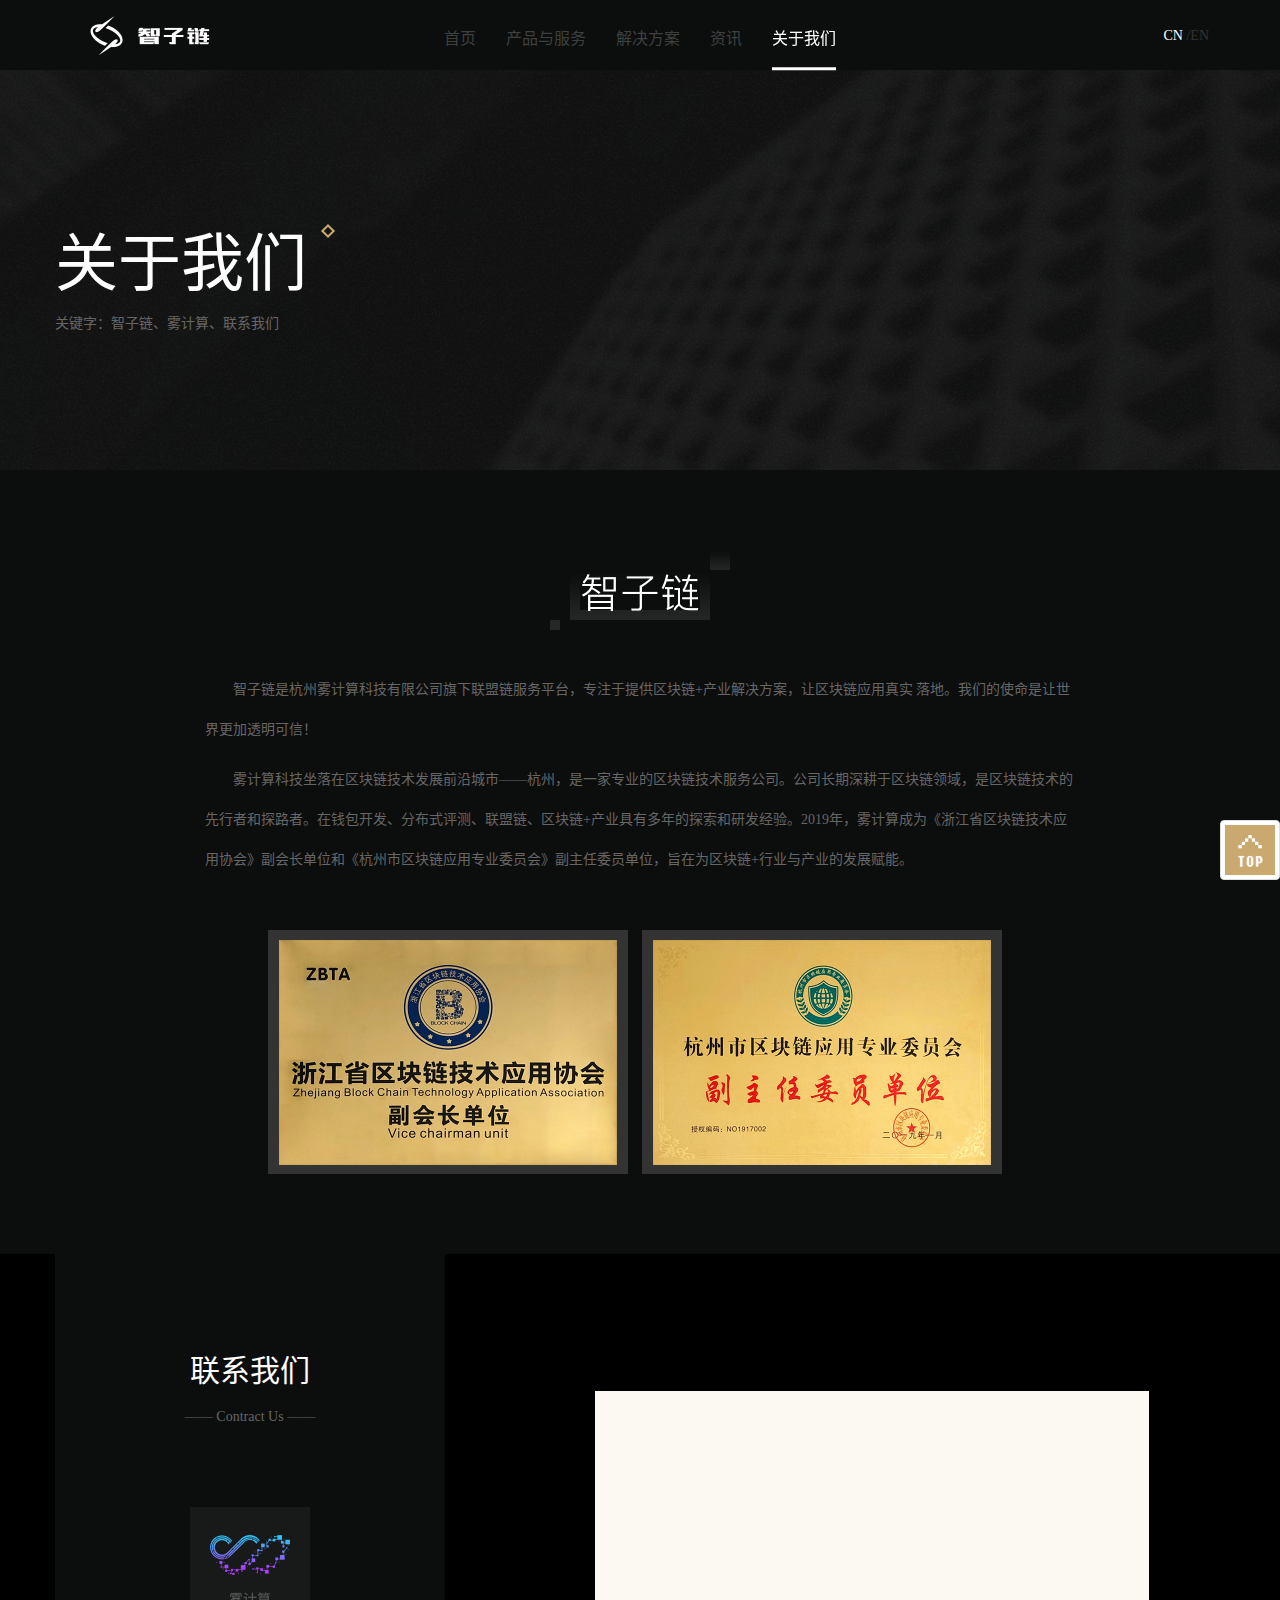
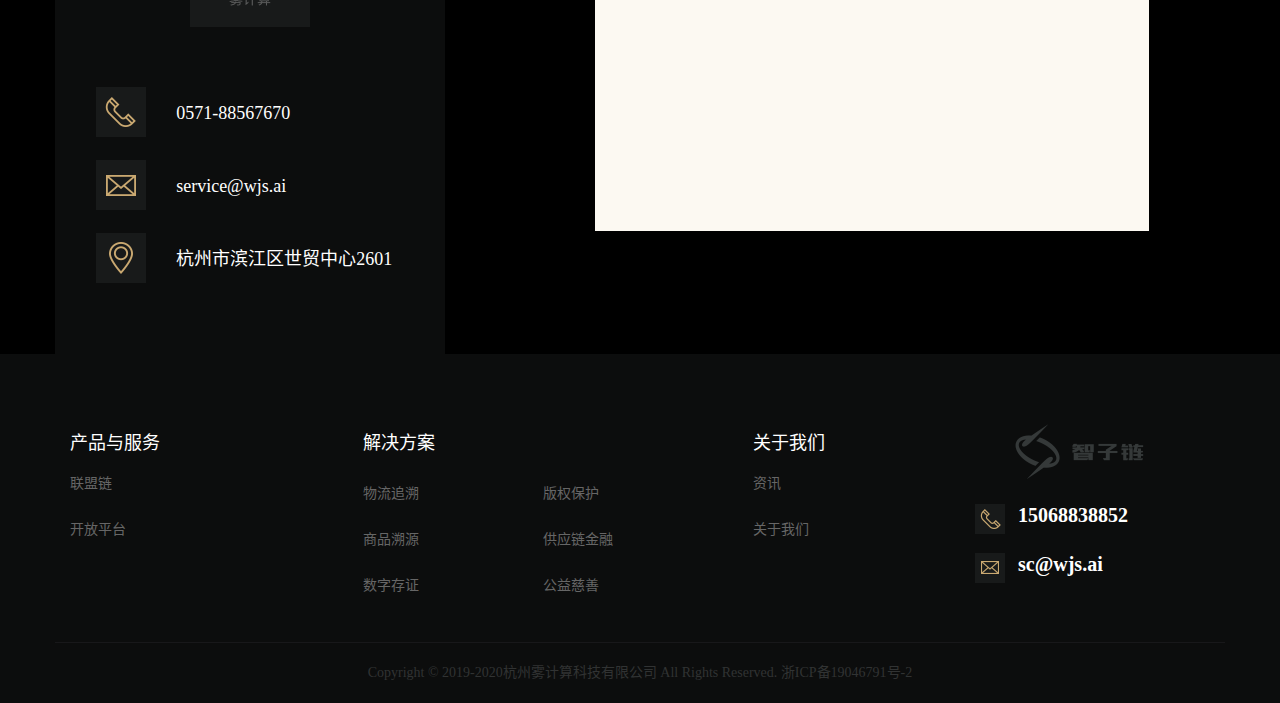
==== commit 8cffb687: "修改细节第二版" ====
--- a/about-us.html
+++ b/about-us.html
@@ -39,11 +39,11 @@
 
                     <div class="collapse navbar-collapse" id="bs-example-navbar-collapse-1">
                         <ul class="nav navbar-nav">
-                            <li><a href="index.html"><span  name="switch-tag" data-tag="tag1">首页</span>
+                            <li><a href="index.html"><span name="switch-tag" data-tag="tag1">首页</span>
                                 </a></li>
                             <li class="dropdown hidden-xs">
-                                <a href="#1" data-toggle="dropdown" aria-haspopup="true" aria-expanded="false"
-                                    ><span name="switch-tag" data-tag="tag2">产品与服务</span> </a>
+                                <a href="#1" data-toggle="dropdown" aria-haspopup="true" aria-expanded="false"><span
+                                        name="switch-tag" data-tag="tag2">产品与服务</span> </a>
                                 <ul class="dropdown-menu text-center" aria-labelledby="dLabel">
                                     <i class="fa fa-caret-up fa-3x"></i>
                                     <li><a href="underlying-alliance-chain.html" name="switch-tag"
@@ -53,8 +53,8 @@
                                 </ul>
                             </li>
                             <li class="dropdown hidden-xs">
-                                <a href="#1" data-toggle="dropdown" aria-haspopup="true" aria-expanded="false"
-                                    ><span name="switch-tag" data-tag="tag5">解决方案</span> </a>
+                                <a href="#1" data-toggle="dropdown" aria-haspopup="true" aria-expanded="false"><span
+                                        name="switch-tag" data-tag="tag5">解决方案</span> </a>
                                 <ul class="dropdown-menu text-center" aria-labelledby="dLabel">
                                     <i class="fa fa-caret-up fa-3x"></i>
                                     <li><a href="logistics-traceability.html" name="switch-tag" data-tag="tag6">物流追溯</a>
@@ -70,9 +70,9 @@
                                     </li>
                                 </ul>
                             </li>
-                            <li><a href="news.html"> <span  name="switch-tag" data-tag="tag12">资讯</span> </a></li>
+                            <li><a href="news.html"> <span name="switch-tag" data-tag="tag12">资讯</span> </a></li>
                             <li class="dropdown hidden-xs active">
-                                <a href="about-us.html" ><span name="switch-tag" data-tag="tag13">关于我们</span> </a>
+                                <a href="about-us.html"><span name="switch-tag" data-tag="tag13">关于我们</span> </a>
 
                             </li>
 
@@ -101,7 +101,7 @@
             <div class="jumbotron">
                 <div class="container">
                     <div class="row">
-                        <h1 class="wow slideInLeft"> <span  name="switch-tag" data-tag="tag13">关于我们</span>  <img
+                        <h1 class="wow slideInLeft"> <span name="switch-tag" data-tag="tag13">关于我们</span> <img
                                 src="imgs/img_title_small2.png" class="jumbotron-titile-icon"></h1>
                         <p class="wow slideInRight" name="switch-tag" data-tag="tag121">
 
@@ -201,98 +201,98 @@
 
         <!-- business -->
         <div class="bottom">
-                <a href="javascript:void(0);" id="gototop" class="gototop thumbnail">
-                    <img src="imgs/btn_backtotop.png" alt="" />
-                </a>
-    
-                <div class="hidden-sm hidden-xs">
-                    <div class="container">
-                        <div class="row footer-2">
-                            <div class="col-sm-3">
-                                <h4 data-tag="tag2" name="switch-tag">产品与服务</h4>
-                                <ul>
-                                    <li><a href="underlying-alliance-chain.html" data-tag="tag3" name="switch-tag">联盟链</a>
-                                    </li>
-                                    <li><a href="open-platform.html" data-tag="tag4" name="switch-tag">开放平台</a></li>
-                                </ul>
-                            </div>
-                            <div class="col-sm-4">
-    
-                                <h4 data-tag="tag5" name="switch-tag">解决方案</h4>
-                                <div class="col-sm-6">
-                                    <ul>
-    
-                                        <li><a href="logistics-traceability.html" data-tag="tag6" name="switch-tag">物流追溯</a>
-                                        </li>
-                                        <li><a href="commodity-traceability.html" data-tag="tag7" name="switch-tag">商品溯源</a>
-                                        </li>
-                                        <li><a href="digital-certificate.html" data-tag="tag8" name="switch-tag">数字存证</a>
-                                        </li>
-                                    </ul>
-                                </div>
-                                <div class="col-sm-6">
-                                    <ul>
-    
-                                        <li><a href="copyright-protection.html" data-tag="tag11" name="switch-tag">版权保护</a>
-                                        </li>
-                                        <li><a href="supply-chain-inance.html" data-tag="tag10" name="switch-tag">供应链金融</a>
-                                        </li>
-                                        <li><a href="charity.html" data-tag="tag9" name="switch-tag">公益慈善</a>
-                                        </li>
-                                    </ul>
-                                </div>
-    
-                            </div>
-                            <div class="col-sm-2">
-                                <h4 data-tag="tag13" name="switch-tag">关于我们</h4>
-                                <ul>
-    
-                                    <li><a href="news.html" data-tag="tag12" name="switch-tag">资讯</a></li>
-                                    <li><a href="about-us.html" data-tag="tag13" name="switch-tag">关于我们</a></li>
-    
-                                </ul>
-                            </div>
-    
-                            <div class="col-sm-3">
-                                <div>
-                                    <img src="imgs/icon_bottom.png" alt="" class="center-block">
-                                </div>
-                                <div class="contact">
-                                    <div class="contact-item">
-                                        <div class="contact-icon">
-                                            <img src="imgs/icon_service1.png" alt="">
-                                        </div>
-                                        <div class="contact-information">15068838852 </div>
-                                    </div>
-                                    <div class="contact-item">
-                                        <div class="contact-icon">
-                                            <img src="imgs/icon_service2.png" alt="">
-                                        </div>
-                                        <div class="contact-information">sc@wjs.ai</div>
-                                    </div>
-    
-                                </div>
-    
-    
-                            </div>
-                        </div>
-                    </div>
-    
-                    <!--footer-2-->
-    
-                </div>
-    
-    
+            <a href="javascript:void(0);" id="gototop" class="gototop thumbnail">
+                <img src="imgs/btn_backtotop.png" alt="" />
+            </a>
+
+            <div class="hidden-sm hidden-xs">
                 <div class="container">
                     <div class="row footer-2">
-                        <hr />
-                    </div>
-                </div>
-    
-                <div class="footer-3 text-center">
-                    Copyright © 2019-2020杭州雾计算科技有限公司 All Rights Reserved. 浙ICP备19046791号-2
-                </div>
-            </div>
+                        <div class="col-sm-3">
+                            <h4 data-tag="tag2" name="switch-tag">产品与服务</h4>
+                            <ul>
+                                <li><a href="underlying-alliance-chain.html" data-tag="tag126" name="switch-tag">联盟链</a>
+                                </li>
+                                <li><a href="open-platform.html" data-tag="tag4" name="switch-tag">开放平台</a></li>
+                            </ul>
+                        </div>
+                        <div class="col-sm-4">
+
+                            <h4 data-tag="tag5" name="switch-tag">解决方案</h4>
+                            <div class="col-sm-6">
+                                <ul>
+
+                                    <li><a href="logistics-traceability.html" data-tag="tag6" name="switch-tag">物流追溯</a>
+                                    </li>
+                                    <li><a href="commodity-traceability.html" data-tag="tag7" name="switch-tag">商品溯源</a>
+                                    </li>
+                                    <li><a href="digital-certificate.html" data-tag="tag8" name="switch-tag">数字存证</a>
+                                    </li>
+                                </ul>
+                            </div>
+                            <div class="col-sm-6">
+                                <ul>
+
+                                    <li><a href="copyright-protection.html" data-tag="tag11" name="switch-tag">版权保护</a>
+                                    </li>
+                                    <li><a href="supply-chain-inance.html" data-tag="tag10" name="switch-tag">供应链金融</a>
+                                    </li>
+                                    <li><a href="charity.html" data-tag="tag9" name="switch-tag">公益慈善</a>
+                                    </li>
+                                </ul>
+                            </div>
+
+                        </div>
+                        <div class="col-sm-2">
+                            <h4 data-tag="tag13" name="switch-tag">关于我们</h4>
+                            <ul>
+
+                                <li><a href="news.html" data-tag="tag12" name="switch-tag">资讯</a></li>
+                                <li><a href="about-us.html" data-tag="tag13" name="switch-tag">关于我们</a></li>
+
+                            </ul>
+                        </div>
+
+                        <div class="col-sm-3">
+                            <div>
+                                <img src="imgs/icon_bottom.png" alt="" class="center-block">
+                            </div>
+                            <div class="contact">
+                                <div class="contact-item">
+                                    <div class="contact-icon">
+                                        <img src="imgs/icon_service1.png" alt="">
+                                    </div>
+                                    <div class="contact-information">15068838852 </div>
+                                </div>
+                                <div class="contact-item">
+                                    <div class="contact-icon">
+                                        <img src="imgs/icon_service2.png" alt="">
+                                    </div>
+                                    <div class="contact-information">sc@wjs.ai</div>
+                                </div>
+
+                            </div>
+
+
+                        </div>
+                    </div>
+                </div>
+
+                <!--footer-2-->
+
+            </div>
+
+
+            <div class="container">
+                <div class="row footer-2">
+                    <hr />
+                </div>
+            </div>
+
+            <div class="footer-3 text-center">
+                Copyright © 2019-2020杭州雾计算科技有限公司 All Rights Reserved. 浙ICP备19046791号-2
+            </div>
+        </div>
     </div>
     <div class="visible-xs-block" id="mobile-body">
         <div class="top">
@@ -364,7 +364,7 @@
             <div class="jumbotron">
                 <div class="container">
 
-                    <h1 class="wow slideInLeft"> <span  name="switch-tag" data-tag="tag13">关于我们</span>  <img
+                    <h1 class="wow slideInLeft"> <span name="switch-tag" data-tag="tag13">关于我们</span> <img
                             src="imgs/img_title_small2.png" class="jumbotron-titile-icon">
                     </h1>
                     <p class="wow slideInRight" name="switch-tag" data-tag="tag121">
@@ -479,7 +479,7 @@
                         </div>
                         <div class="col-xs-8">
                             <div class="col-xs-4">
-                                <a href="underlying-alliance-chain.html" data-tag="tag3" name="switch-tag">联盟链</a>
+                                <a href="underlying-alliance-chain.html" data-tag="tag126" name="switch-tag">联盟链</a>
                             </div>
                             <div class="col-xs-4">
                                 <a href="open-platform.html" data-tag="tag4" name="switch-tag">开放平台</a>
@@ -502,13 +502,13 @@
                                 <a href="digital-certificate.html" data-tag="tag8" name="switch-tag">数字存证</a>
                             </div>
                             <div class="col-xs-4">
-                                <a href="charity.html" data-tag="tag11" name="switch-tag">版权保护</a>
+                                <a href="copyright-protection.html " data-tag="tag11" name="switch-tag">版权保护</a>
                             </div>
                             <div class="col-xs-4">
                                 <a href="supply-chain-inance.html" data-tag="tag10" name="switch-tag">供应链金融</a>
                             </div>
                             <div class="col-xs-4">
-                                <a href="copyright-protection.html" data-tag="tag9" name="switch-tag">公益慈善</a>
+                                <a href="charity.html" data-tag="tag9" name="switch-tag">公益慈善</a>
                             </div>
 
                         </div>
@@ -574,7 +574,7 @@
             var map = new AMap.Map(elId, {
                 resizeEnable: true,
                 zoom: 15,
-                center: [120.1688432693,30.1933229912],
+                center: [120.1688432693, 30.1933229912],
             });
             map.plugin(["AMap.ToolBar"], function () {
                 map.addControl(new AMap.ToolBar());
--- a/css/common.css
+++ b/css/common.css
@@ -165,7 +165,7 @@
 
 .hidden-xs .top-jumbotron .jumbotron p {
 	font-size: 14px;
-	width: 35%;
+	width: 45%;
 	line-height: 30px;
 	color: #666;
 }
@@ -229,9 +229,7 @@
 
 .hidden-xs .products .product .product-item-img {
 	height: 0;
-	/* width: 90%;
-	padding-bottom: 90%; */
-	width: 180px;
+	width: 100%;
 	height: 180px;
 	display: inline-block;
 	position: relative;
@@ -250,7 +248,8 @@
 	left: 50%;
 	top: 50%;
 	transform: translate(-50%, -50%);
-	height: 90px;
+	height: 75px;
+	width: 75px;
 }
 
 .hidden-xs .products .product-item-3 {
@@ -352,14 +351,18 @@
 
 .hidden-xs .business .business-bar-item {
 	background: #181A1A;
-}
-
+	color: #585959;
+}
+.hidden-xs .business .business-bar-item h3{
+	font-size: 20px;
+}
 .hidden-xs .business .business-bar-item:not(:first-child) {
 	margin-top: 0;
 }
 
 .hidden-xs .business .business-introduction .active {
 	background: #CAA971 !important;
+	color: #fff !important;
 }
 
 .hidden-xs .business .media .media-left img {
@@ -384,7 +387,7 @@
 
 .hidden-xs .business .media-icon-arrow {
 	position: absolute;
-	right: 10px;
+	right: 20px;
 	top: 50%;
 	transform: translateY(-50%);
 }
@@ -621,7 +624,9 @@
 	width: 60px;
 	margin-right: 1em;
 }
-
+.hidden-xs  .footer-3{
+	color: #313333;
+}
 .hidden-xs .bottom hr {
 	border-color: #18181a;
 }
@@ -895,6 +900,7 @@
 	font-size: 14px;
 	line-height: 30px;
 	color: #666;
+	width: 90%;
 }
 
 /* 头部巨幕 */
@@ -956,7 +962,7 @@
 
 .visible-xs-block .products .product .product-item-img {
 	height: 0;
-	width: 90%;
+	width: 100%;
 	padding-bottom: 90%;
 	display: inline-block;
 	position: relative;
@@ -975,7 +981,8 @@
 	left: 50%;
 	top: 50%;
 	transform: translate(-50%, -50%);
-	height: 90px;
+	height: 50px;
+	width: 50px;
 }
 
 .visible-xs-block .products .product-item-3 {
@@ -1092,12 +1099,12 @@
 
 .visible-xs-block .business .media-body p {
 	margin-bottom: 0;
-	font-size: 16px;
+	font-size: 14px;
 	line-height: 20px;
 }
 
 .visible-xs-block .business .media-heading {
-	font-size: 20px;
+	font-size: 18px;
 	margin-bottom: 21px;
 }
 
@@ -1115,9 +1122,11 @@
 }
 
 .visible-xs-block .business .business-introduction-text p {
-	width: 80%;
+	width: 92%;
 	margin-top: 50px;
 	margin-bottom: 50px;
+	font-size: 16px;
+	text-indent: 2em;
 }
 
 .visible-xs-block .business-right-bg {
@@ -1230,7 +1239,7 @@
 	line-height: 30px;
 	border-top: 1px solid #181A1A;
 	padding: 20px;
-	color: #666;
+	color: #313333;
 }
 
 /* 底部 */
--- a/css/about.css
+++ b/css/about.css
@@ -3,6 +3,7 @@
 	line-height: 40px;
 	color: #666666;
 	padding: 0 150px;
+	text-indent: 2em;
 }
 
 .hidden-xs .business .about-us-connection .about-us-connection-item {
@@ -46,8 +47,10 @@
 /* pc  */
 .visible-xs-block .about-us-text {
 	font-size: 14px;
-	line-height: 40px;
+	line-height: 30px;
+	text-indent: 2em;
 	color: #666666;
+	margin-bottom: 20px;
 }
 
 .visible-xs-block .business .about-us-connection .about-us-logo {
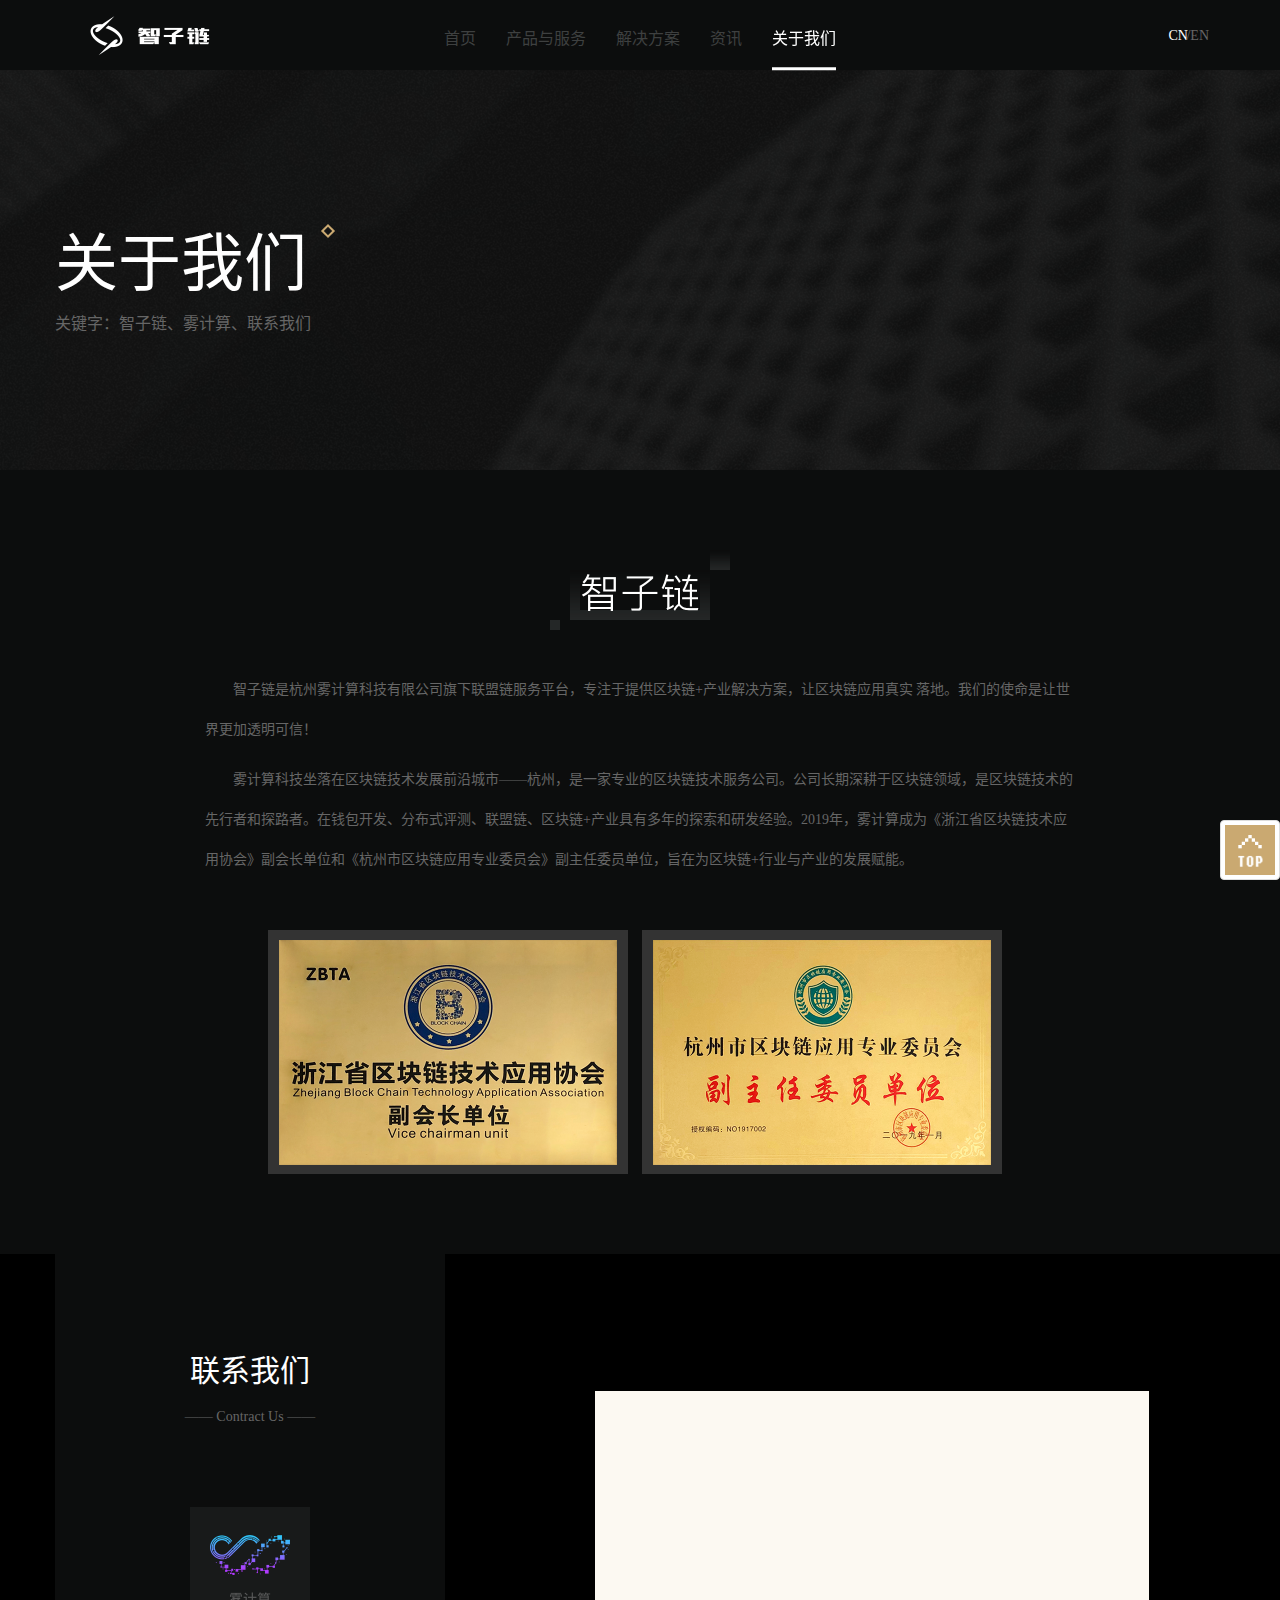
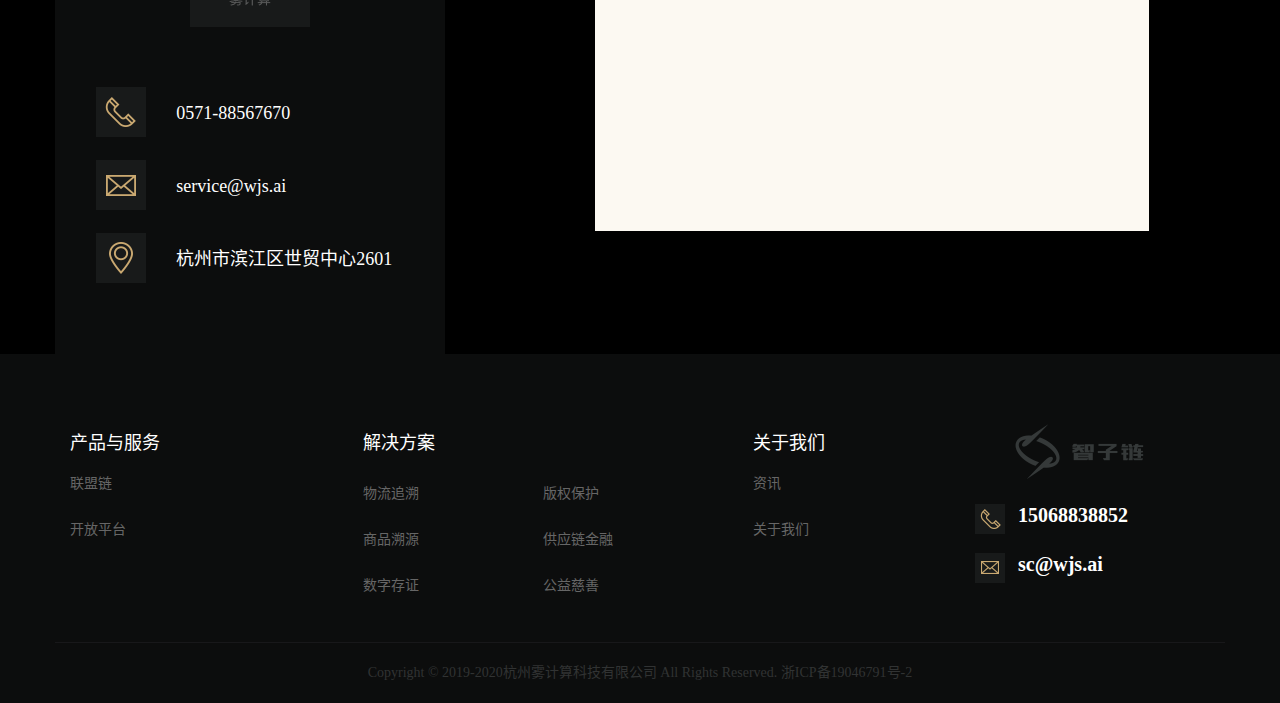
==== commit 364f02c2: "部署之第一版" ====
--- a/about-us.html
+++ b/about-us.html
@@ -80,8 +80,8 @@
 
                         </ul>
                         <div class="nav-language" id="nav-language">
-                            <span class="active" data-type="cn" data-path="about-us" id="cn">CN </span>/<span
-                                data-type="en" data-path="about-us" id="en">EN</span>
+                            <span class="active cn" data-type="cn" data-path="about-us" >CN </span>/<span
+                                data-type="en" data-path="about-us" class="en">EN</span>
 
                         </div>
 
@@ -300,15 +300,15 @@
                 <div class="container-fluid">
                     <!-- Brand and toggle get grouped for better mobile display -->
                     <div class="navbar-header">
-                        <div class="navbar-toggle collapsed" data-toggle="collapse" data-target="#collapse"
-                            aria-expanded="false">
-
-                            <img src="imgs/mobile-img/icon_menu.png" alt="" class="pull-right">
+                            <div class="navbar-toggle collapsed" data-toggle="collapse" data-target="#collapse"
+                            aria-expanded="false" data-bubble="false">
+
+                            <img src="imgs/mobile-img/icon_menu.png" alt="" class="pull-right" data-bubble="false">
 
                         </div>
                         <div class="nav-language">
-                            <span class="active" data-type="cn" data-path="about-us" id="cn">CN </span>/<span
-                                data-type="en" data-path="about-us" id="en">EN</span>
+                            <span class="active cn" data-type="cn" data-path="about-us">CN </span>/<span
+                                data-type="en" data-path="about-us" class="en">EN</span>
                         </div>
                         <a class="navbar-brand" href="index.html">
                             <img src="imgs/mobile-img/icon_top_phone.png" alt="雾计算">
--- a/css/common.css
+++ b/css/common.css
@@ -7,7 +7,9 @@
 	font-family: 'pingfang';
 	src: url('../pingfang.ttf');
 }
-
+.nav-language .cn {
+	margin-right: -5px;
+}
 body {
 	background: #0C0D0D;
 	font-family: 'pingfang';
@@ -164,7 +166,7 @@
 }
 
 .hidden-xs .top-jumbotron .jumbotron p {
-	font-size: 14px;
+	font-size: 16px;
 	width: 45%;
 	line-height: 30px;
 	color: #666;
@@ -297,6 +299,7 @@
 .hidden-xs .business .business-introduction {
 	padding-right: 0;
 	padding-left: 0;
+	overflow-y: auto;
 }
 
 .hidden-xs .business .business-introduction .business-title {
@@ -328,7 +331,7 @@
 
 .hidden-xs .business .business-introduction {
 	padding-top: 80px;
-	padding-bottom: 80px;
+	/* padding-bottom: 80px; */
 	height: 100%;
 }
 
@@ -395,11 +398,13 @@
 .hidden-xs .business .business-introduction-text {
 	box-sizing: border-box;
 	padding: 50px;
+	padding-bottom: 0;
 
 }
 
 .hidden-xs .business .business-introduction-text p {
-	line-height: 22px;
+	line-height: 30px;
+	font-size: 16px;
 }
 
 .hidden-xs .business-right-bg {
@@ -527,14 +532,20 @@
 	height: 25px;
 	line-height: 25px;
 	transform: translateY(-50%);
+	color: #666;
 }
 
 .hidden-xs .navbar-collapse .nav-language .active {
 	color: #fff;
 }
-
+ .nav-language .cn {
+	margin-right: -5px;
+}
 .hidden-xs .navbar-collapse .nav-language span {
 	cursor: pointer
+}
+.hidden-xs .navbar-collapse #cn {
+	margin-left: -2px;
 }
 
 .hidden-xs #bs-example-navbar-collapse-1 {
